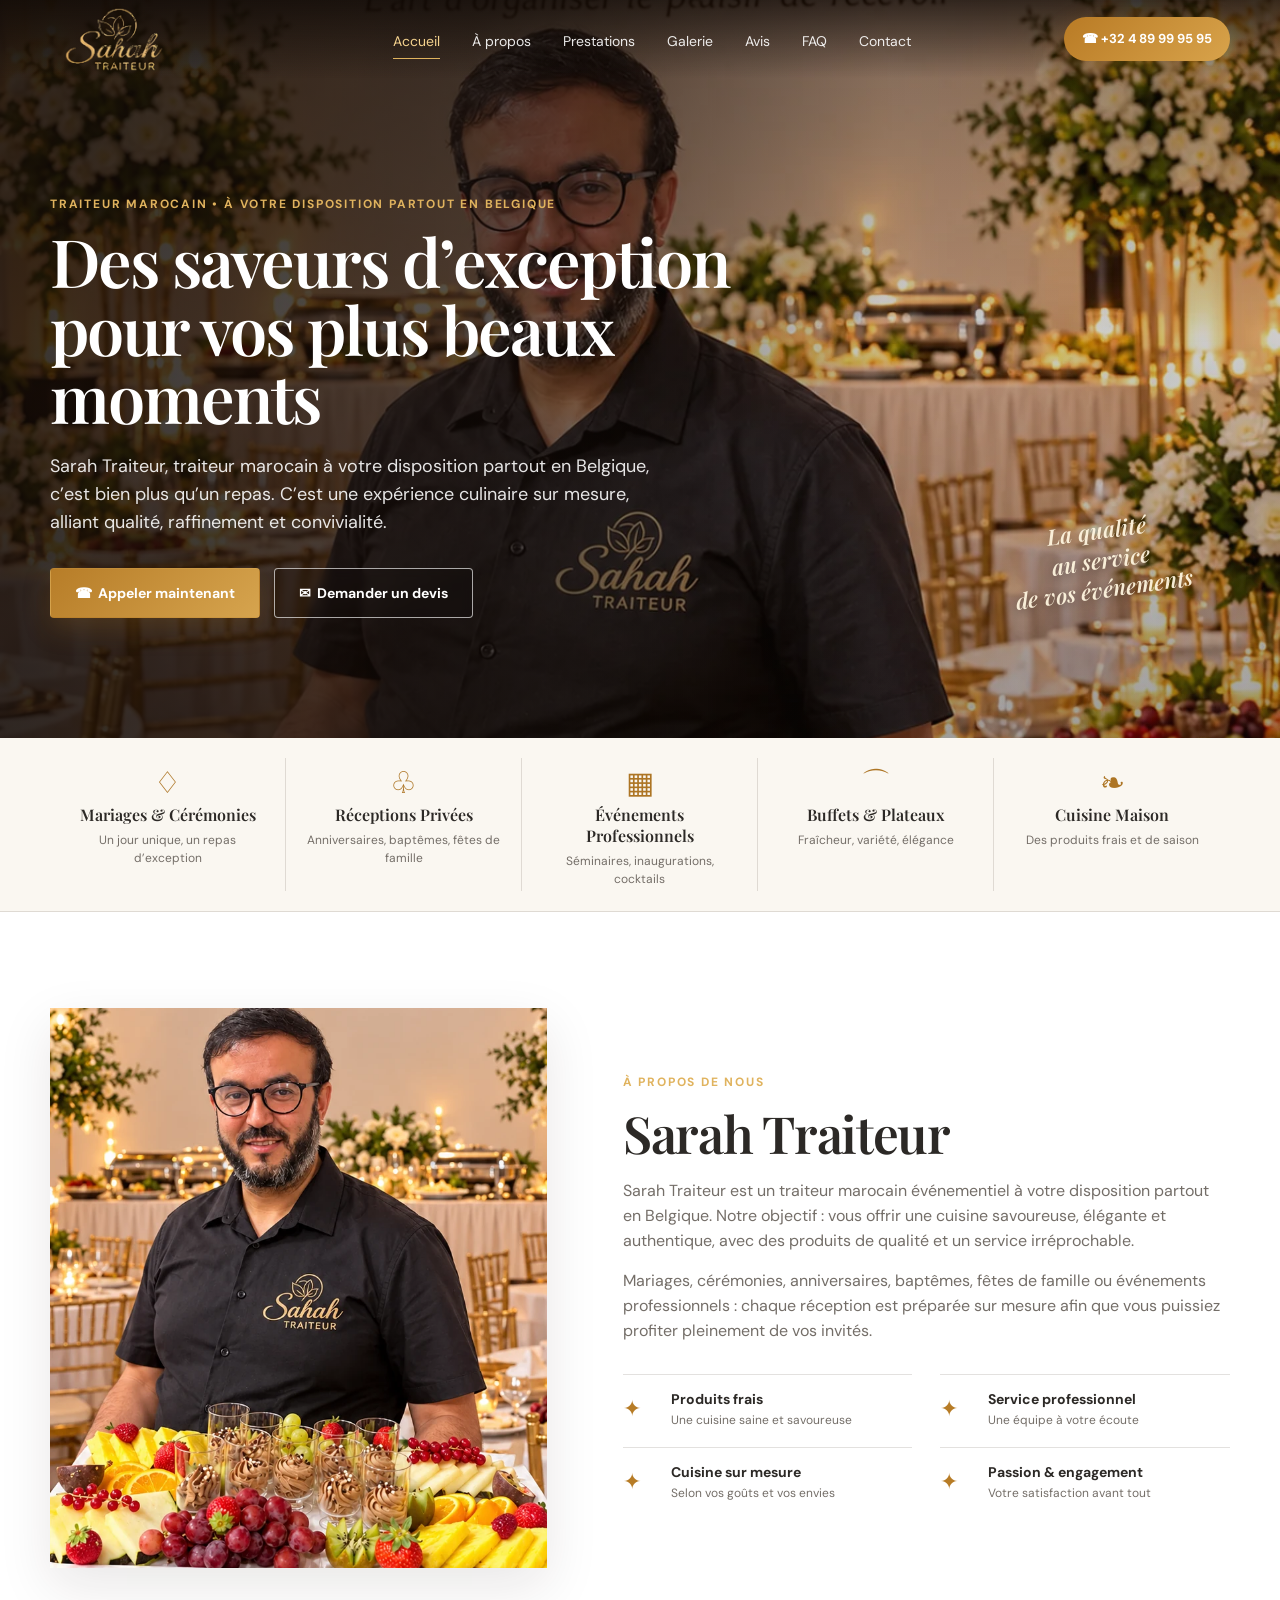
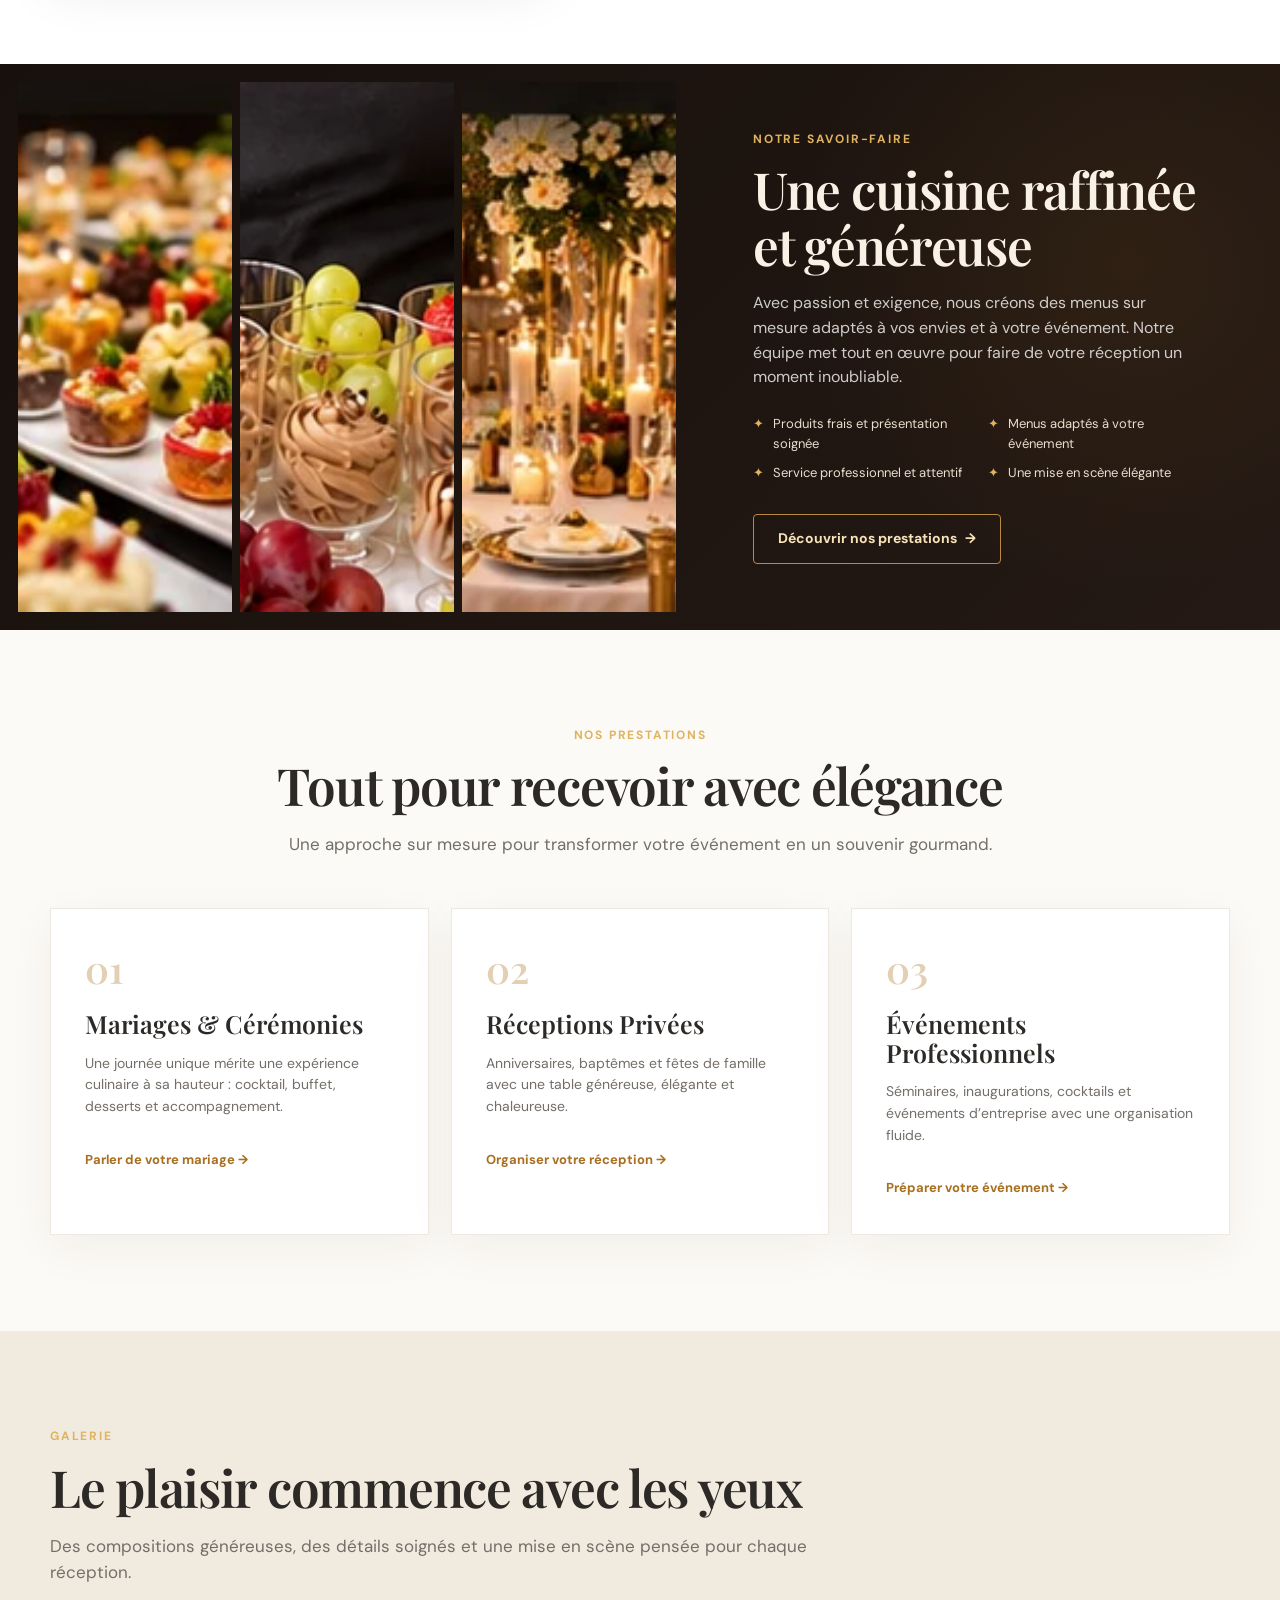
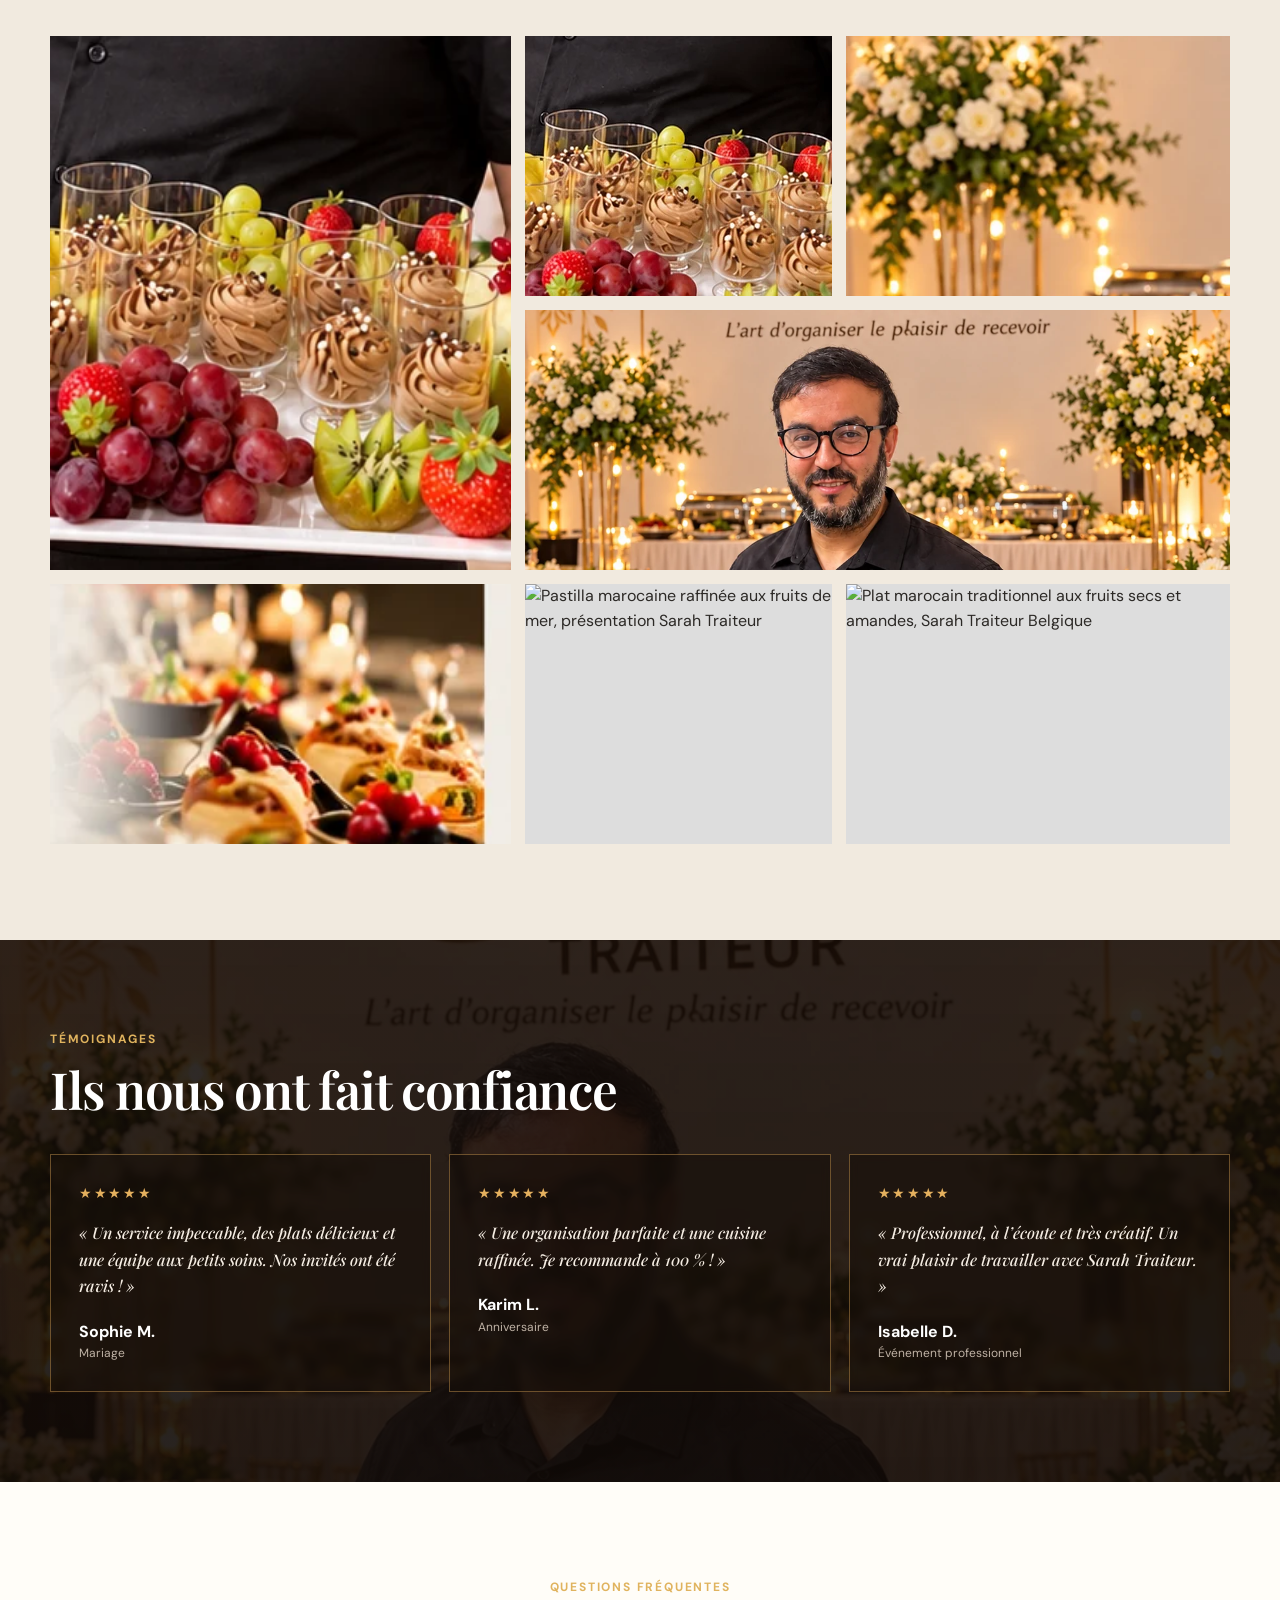
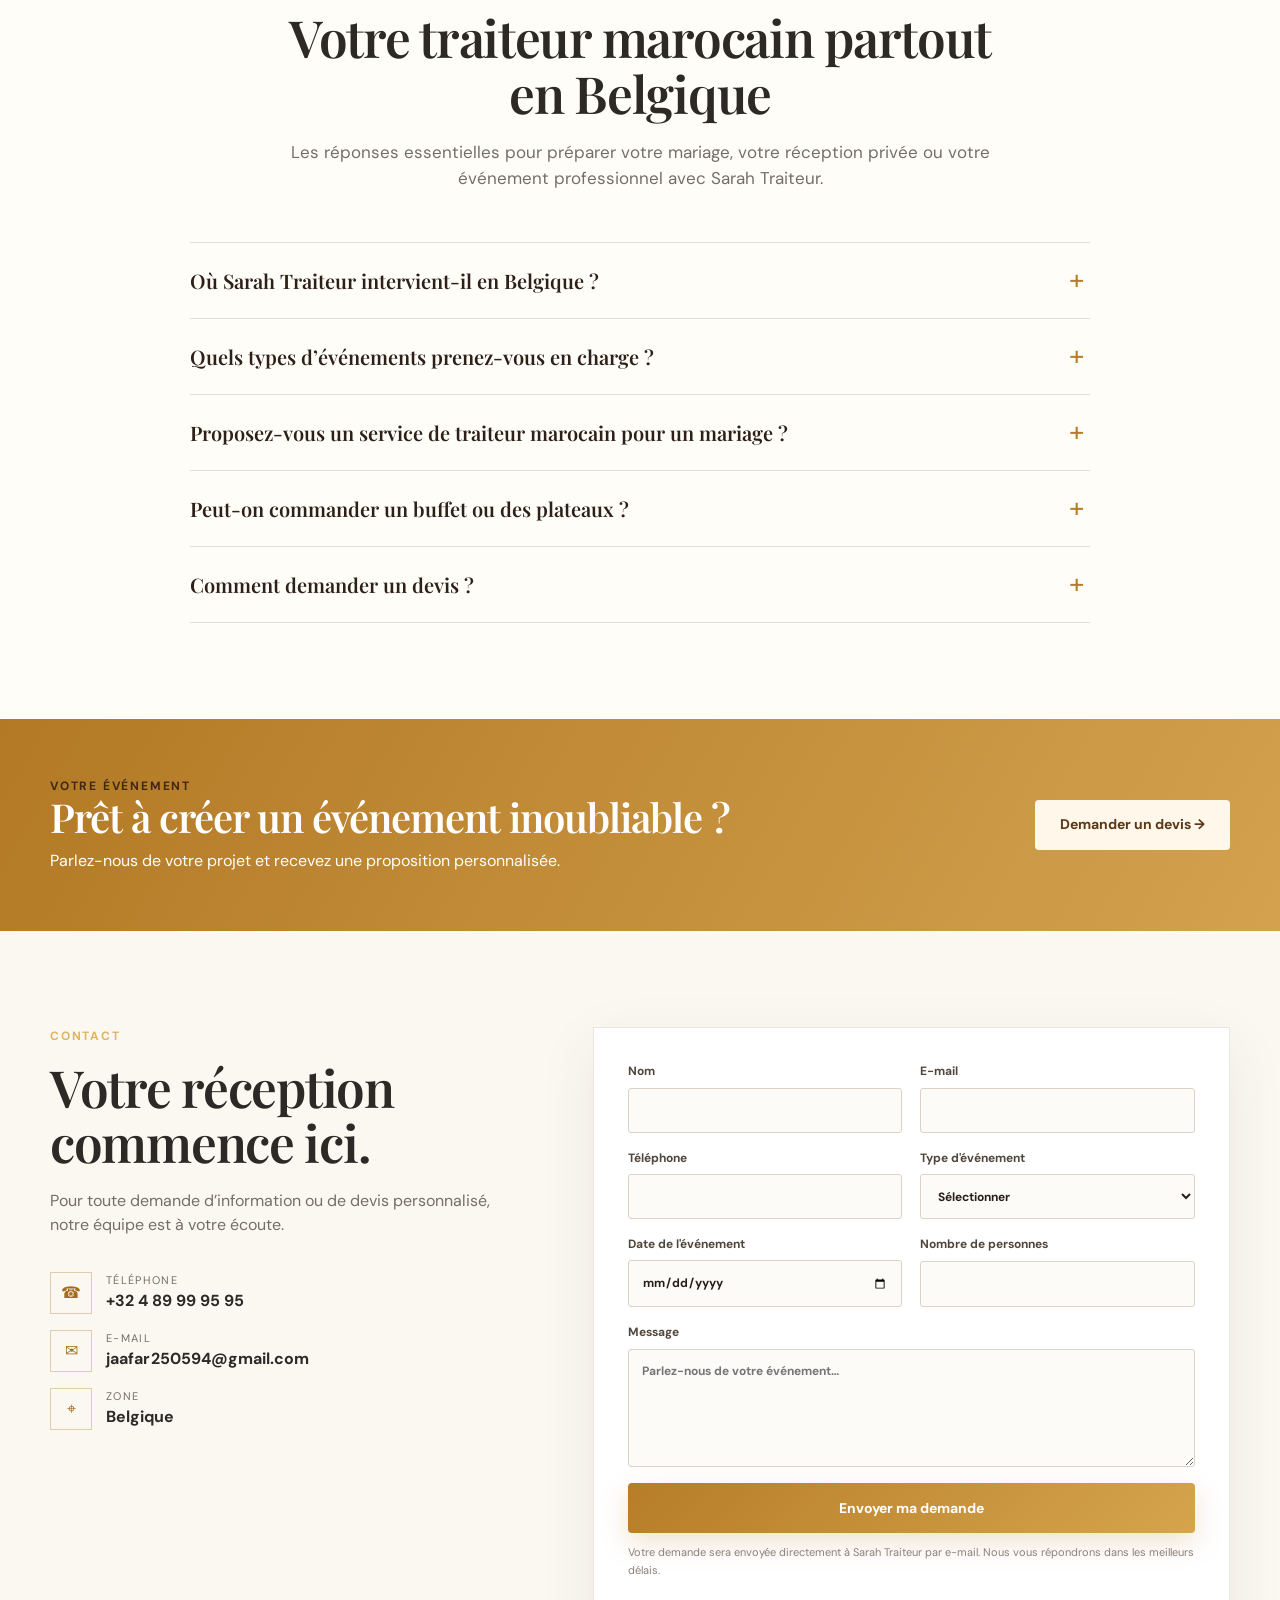
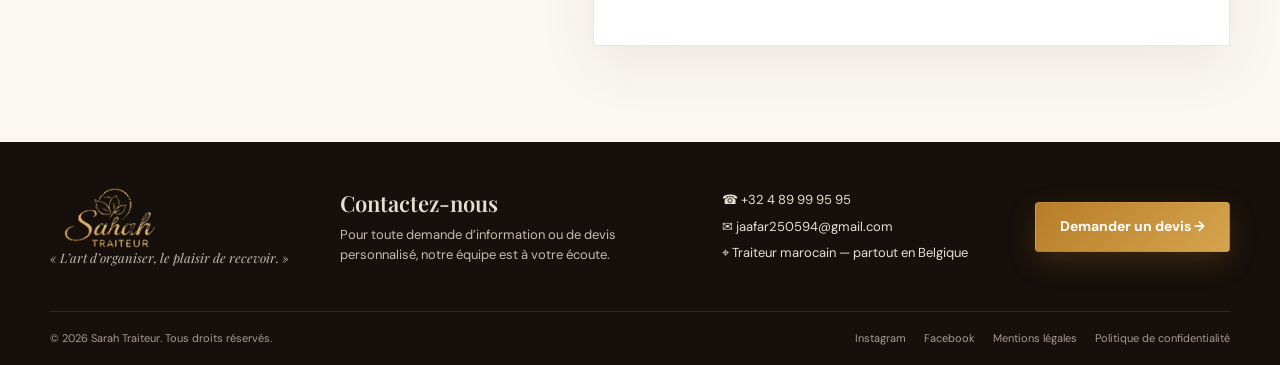
==== index.html @ dd62dce6 "Update contact email and add Moroccan dishes to gallery" ====
<!DOCTYPE html>

<html lang="fr-BE">
<head>
<meta charset="utf-8"/>
<meta content="width=device-width, initial-scale=1" name="viewport"/>
<title>Sarah Traiteur | Traiteur marocain événementiel en Belgique</title>
<meta content="Sarah Traiteur, traiteur marocain événementiel disponible partout en Belgique : mariages, cérémonies, réceptions privées, buffets et événements professionnels sur mesure." name="description"/>

<meta content="#17110d" name="theme-color"/>
<meta content="Sarah Traiteur | Traiteur marocain événementiel en Belgique" property="og:title"/>
<meta content="Traiteur marocain à votre disposition partout en Belgique pour mariages, réceptions privées, buffets et événements professionnels sur mesure." property="og:description"/>
<meta content="website" property="og:type"/>
<meta content="assets/og-sarah-traiteur.jpg" property="og:image"/>
<link href="assets/favicon.png" rel="icon" type="image/png"/>
<link href="https://fonts.googleapis.com" rel="preconnect"/>
<link crossorigin="" href="https://fonts.gstatic.com" rel="preconnect"/>
<link href="https://fonts.googleapis.com/css2?family=DM+Sans:wght@400;500;600;700&amp;family=Playfair+Display:ital,wght@0,600;0,700;1,600&amp;display=swap" rel="stylesheet"/>
<link href="styles.css" rel="stylesheet"/>

<meta content="index,follow,max-image-preview:large,max-snippet:-1,max-video-preview:-1" name="robots"/><meta content="index,follow,max-image-preview:large,max-snippet:-1,max-video-preview:-1" name="googlebot"/><meta content="Sarah Traiteur" name="author"/><meta content="BE" name="geo.region"/><meta content="telephone=yes" name="format-detection"/><meta content="fr_BE" property="og:locale"/><meta content="Sarah Traiteur" property="og:site_name"/><meta content="1200" property="og:image:width"/><meta content="630" property="og:image:height"/><meta content="Sarah Traiteur, traiteur marocain événementiel en Belgique" property="og:image:alt"/><meta content="summary_large_image" name="twitter:card"/><meta content="Sarah Traiteur | Traiteur marocain événementiel en Belgique" name="twitter:title"/><meta content="Mariages, réceptions, buffets et événements professionnels partout en Belgique." name="twitter:description"/><meta content="assets/og-sarah-traiteur.jpg" name="twitter:image"/><script type="application/ld+json">
{
  "@context": "https://schema.org",
  "@graph": [
    {
      "@type": [
        "LocalBusiness",
        "FoodEstablishment"
      ],
      "@id": "#business",
      "name": "Sarah Traiteur",
      "alternateName": "Sarah Traiteur Belgique",
      "description": "Traiteur marocain événementiel disponible partout en Belgique pour mariages, cérémonies, réceptions privées, buffets et événements professionnels.",
      "slogan": "L’art d’organiser, le plaisir de recevoir.",
      "url": "./",
      "logo": "assets/logo.png",
      "image": "assets/og-sarah-traiteur.jpg",
      "telephone": "+32489999595",
      "email": "jaafar250594@gmail.com",
      "priceRange": "€€€",
      "areaServed": {
        "@type": "Country",
        "name": "Belgique"
      },
      "knowsAbout": [
        "Traiteur marocain",
        "Traiteur mariage",
        "Traiteur événementiel",
        "Buffet",
        "Réception privée",
        "Événement professionnel"
      ]
    },
    {
      "@type": "WebSite",
      "@id": "#website",
      "url": "./",
      "name": "Sarah Traiteur",
      "inLanguage": "fr-BE",
      "publisher": {
        "@id": "#business"
      }
    },
    {
      "@type": "Service",
      "@id": "#traiteur-service",
      "name": "Traiteur marocain événementiel en Belgique",
      "serviceType": [
        "Traiteur mariage",
        "Traiteur réception privée",
        "Traiteur événement professionnel",
        "Buffets et plateaux"
      ],
      "provider": {
        "@id": "#business"
      },
      "areaServed": {
        "@type": "Country",
        "name": "Belgique"
      }
    },
    {
      "@type": "FAQPage",
      "@id": "#faq",
      "mainEntity": [
        {
          "@type": "Question",
          "name": "Où Sarah Traiteur intervient-il en Belgique ?",
          "acceptedAnswer": {
            "@type": "Answer",
            "text": "Sarah Traiteur est à votre disposition partout en Belgique pour les événements privés et professionnels."
          }
        },
        {
          "@type": "Question",
          "name": "Quels types d’événements prenez-vous en charge ?",
          "acceptedAnswer": {
            "@type": "Answer",
            "text": "Nous accompagnons les mariages et cérémonies, les anniversaires, baptêmes et fêtes de famille, ainsi que les séminaires, inaugurations, cocktails et autres événements professionnels."
          }
        },
        {
          "@type": "Question",
          "name": "Proposez-vous un service de traiteur marocain pour un mariage ?",
          "acceptedAnswer": {
            "@type": "Answer",
            "text": "Oui. Sarah Traiteur est un traiteur marocain événementiel et prépare des prestations sur mesure pour les mariages et cérémonies en Belgique."
          }
        },
        {
          "@type": "Question",
          "name": "Peut-on commander un buffet ou des plateaux ?",
          "acceptedAnswer": {
            "@type": "Answer",
            "text": "Oui. Nous proposons des buffets et plateaux avec une présentation soignée, adaptés au type d’événement et au nombre de convives."
          }
        },
        {
          "@type": "Question",
          "name": "Comment demander un devis ?",
          "acceptedAnswer": {
            "@type": "Answer",
            "text": "Vous pouvez remplir le formulaire de demande de devis sur le site, appeler le +32 4 89 99 95 95 ou écrire à jaafar250594@gmail.com."
          }
        }
      ]
    }
  ]
}
</script></head>
<body>
<a class="skip-link" href="#main">Aller au contenu</a>
<header class="site-header" id="siteHeader">
<div class="container nav-wrap">
<a aria-label="Sarah Traiteur — accueil" class="brand" href="#accueil">
<img alt="Sarah Traiteur" height="72" src="assets/logo.png" width="110"/>
</a>
<nav aria-label="Navigation principale" class="desktop-nav"><a class="active" href="#accueil">Accueil</a><a href="#apropos">À propos</a><a href="#prestations">Prestations</a><a href="#galerie">Galerie</a><a href="#avis">Avis</a><a href="#faq">FAQ</a><a href="#contact">Contact</a></nav>
<a aria-label="Appeler Sarah Traiteur au +32 4 89 99 95 95" class="header-call" href="tel:+32489999595">
<span aria-hidden="true">☎</span> +32 4 89 99 95 95
      </a>
<button aria-controls="mobileMenu" aria-expanded="false" aria-label="Ouvrir le menu" class="menu-toggle" id="menuToggle">
<span></span><span></span><span></span>
</button>
</div>
<div class="mobile-menu" id="mobileMenu"><a href="#accueil">Accueil</a><a href="#apropos">À propos</a><a href="#prestations">Prestations</a><a href="#galerie">Galerie</a><a href="#avis">Avis</a><a href="#faq">FAQ</a><a href="#contact">Contact</a><a class="mobile-call" href="tel:+32489999595">☎ +32 4 89 99 95 95</a></div>
</header>
<main id="main">









<section aria-label="Sarah Traiteur" class="hero" id="accueil">
<picture aria-hidden="true" class="hero-picture">
<source media="(max-width: 560px)" srcset="assets/hero-480.webp"/>
<source media="(max-width: 900px)" srcset="assets/hero-768.webp"/>
<img alt="" fetchpriority="high" height="1600" src="assets/hero-1200.webp" width="1200"/>
</picture>
<div class="hero-overlay"></div>
<div class="container hero-content reveal">
<p class="eyebrow">TRAITEUR MAROCAIN • À VOTRE DISPOSITION PARTOUT EN BELGIQUE</p>
<h1>Des saveurs d’exception<br/>pour vos plus beaux moments</h1>
<p class="hero-lead">Sarah Traiteur, traiteur marocain à votre disposition partout en Belgique, c’est bien plus qu’un repas. C’est une expérience culinaire sur mesure, alliant qualité, raffinement et convivialité.</p>
<div class="hero-actions">
<a class="btn btn-gold" href="tel:+32489999595">☎  Appeler maintenant</a>
<a class="btn btn-outline" href="#contact">✉  Demander un devis</a>
</div>
</div>
<div aria-hidden="true" class="hero-signature">La qualité<br/>au service<br/>de vos événements</div>
</section><section aria-label="Nos catégories de prestations" class="service-strip">
<div class="container service-grid">
<article><div class="service-icon">♢</div><h3>Mariages &amp; Cérémonies</h3><p>Un jour unique, un repas d’exception</p></article>
<article><div class="service-icon">♧</div><h3>Réceptions Privées</h3><p>Anniversaires, baptêmes, fêtes de famille</p></article>
<article><div class="service-icon">▦</div><h3>Événements Professionnels</h3><p>Séminaires, inaugurations, cocktails</p></article>
<article><div class="service-icon">⌒</div><h3>Buffets &amp; Plateaux</h3><p>Fraîcheur, variété, élégance</p></article>
<article><div class="service-icon">❧</div><h3>Cuisine Maison</h3><p>Des produits frais et de saison</p></article>
</div>
</section><section class="about section" id="apropos">
<div class="container about-grid">
<div class="about-photo reveal"><img alt="Le traiteur Sarah Traiteur en préparation" decoding="async" height="1070" loading="lazy" src="assets/about.webp" width="750"/></div>
<div class="about-copy reveal">
<p class="section-kicker">À PROPOS DE NOUS</p>
<h2>Sarah Traiteur</h2>
<p>Sarah Traiteur est un traiteur marocain événementiel à votre disposition partout en Belgique. Notre objectif : vous offrir une cuisine savoureuse, élégante et authentique, avec des produits de qualité et un service irréprochable.</p>
<p>Mariages, cérémonies, anniversaires, baptêmes, fêtes de famille ou événements professionnels : chaque réception est préparée sur mesure afin que vous puissiez profiter pleinement de vos invités.</p>
<div class="quality-grid">
<div><span>✦</span><strong>Produits frais</strong><small>Une cuisine saine et savoureuse</small></div>
<div><span>✦</span><strong>Service professionnel</strong><small>Une équipe à votre écoute</small></div>
<div><span>✦</span><strong>Cuisine sur mesure</strong><small>Selon vos goûts et vos envies</small></div>
<div><span>✦</span><strong>Passion &amp; engagement</strong><small>Votre satisfaction avant tout</small></div>
</div>
</div>
</div>
</section><section class="craft dark-section">
<div class="craft-media reveal">
<figure><img alt="Bouchées et présentation traiteur" decoding="async" height="216" loading="lazy" src="assets/gallery-bites.webp" width="205"/></figure>
<figure><img alt="Desserts et fruits dressés avec élégance" decoding="async" height="260" loading="lazy" src="assets/gallery-desserts.webp" width="445"/></figure>
<figure><img alt="Salle de réception élégamment dressée" decoding="async" height="216" loading="lazy" src="assets/gallery-room.webp" width="225"/></figure>
</div>
<div class="craft-copy reveal">
<p class="section-kicker">NOTRE SAVOIR-FAIRE</p>
<h2>Une cuisine raffinée<br/>et généreuse</h2>
<p>Avec passion et exigence, nous créons des menus sur mesure adaptés à vos envies et à votre événement. Notre équipe met tout en œuvre pour faire de votre réception un moment inoubliable.</p>
<ul class="feature-list">
<li>Produits frais et présentation soignée</li>
<li>Menus adaptés à votre événement</li>
<li>Service professionnel et attentif</li>
<li>Une mise en scène élégante</li>
</ul>
<a class="btn btn-dark-outline" href="#prestations">Découvrir nos prestations <span>→</span></a>
</div>
</section><section class="section light" id="prestations">
<div class="container">
<div class="section-head reveal">
<p class="section-kicker">NOS PRESTATIONS</p>
<h2>Tout pour recevoir avec élégance</h2>
<p>Une approche sur mesure pour transformer votre événement en un souvenir gourmand.</p>
</div>
<div class="cards">
<article class="service-card reveal"><span>01</span><h3>Mariages &amp; Cérémonies</h3><p>Une journée unique mérite une expérience culinaire à sa hauteur : cocktail, buffet, desserts et accompagnement.</p><a href="#contact">Parler de votre mariage →</a></article>
<article class="service-card reveal"><span>02</span><h3>Réceptions Privées</h3><p>Anniversaires, baptêmes et fêtes de famille avec une table généreuse, élégante et chaleureuse.</p><a href="#contact">Organiser votre réception →</a></article>
<article class="service-card reveal"><span>03</span><h3>Événements Professionnels</h3><p>Séminaires, inaugurations, cocktails et événements d’entreprise avec une organisation fluide.</p><a href="#contact">Préparer votre événement →</a></article>
</div>
</div>
</section><section class="section gallery-section" id="galerie">
<div class="container">
<div class="section-head section-head-left reveal">
<p class="section-kicker">GALERIE</p>
<h2>Le plaisir commence avec les yeux</h2>
<p>Des compositions généreuses, des détails soignés et une mise en scène pensée pour chaque réception.</p>
</div>
<div class="gallery-grid">
<figure class="g-large reveal"><img alt="Grand plateau de fruits et desserts" decoding="async" height="375" loading="lazy" src="assets/gallery-fruits.webp" width="935"/></figure>
<figure class="reveal"><img alt="Desserts individuels et fruits frais" decoding="async" height="260" loading="lazy" src="assets/gallery-desserts.webp" width="445"/></figure>
<figure class="reveal"><img alt="Décoration florale de réception" decoding="async" height="520" loading="lazy" src="assets/gallery-flowers.webp" width="360"/></figure>
<figure class="g-wide reveal"><img alt="Ambiance d'une réception Sarah Traiteur" decoding="async" height="575" loading="lazy" src="assets/gallery-reception.webp" width="1086"/></figure>
<figure class="reveal"><img alt="Présentation raffinée de bouchées" decoding="async" height="200" loading="lazy" src="assets/gallery-catering.webp" width="259"/></figure><figure class="reveal dish-photo"><img alt="Pastilla marocaine raffinée aux fruits de mer, présentation Sarah Traiteur" decoding="async" loading="lazy" src="assets/gallery-plat-marocain-1.webp"/></figure><figure class="reveal dish-photo"><img alt="Plat marocain traditionnel aux fruits secs et amandes, Sarah Traiteur Belgique" decoding="async" loading="lazy" src="assets/gallery-plat-marocain-2.webp"/></figure>
</div>
</div>
</section><section class="testimonials" id="avis">
<div aria-hidden="true" class="testimonials-bg"></div>
<div class="container testimonials-inner">
<div class="section-head section-head-left reveal">
<p class="section-kicker">TÉMOIGNAGES</p>
<h2>Ils nous ont fait confiance</h2>
</div>
<div class="testimonial-grid">
<blockquote class="reveal"><div aria-label="5 étoiles" class="stars">★★★★★</div><p>« Un service impeccable, des plats délicieux et une équipe aux petits soins. Nos invités ont été ravis ! »</p><footer><strong>Sophie M.</strong><span>Mariage</span></footer></blockquote>
<blockquote class="reveal"><div aria-label="5 étoiles" class="stars">★★★★★</div><p>« Une organisation parfaite et une cuisine raffinée. Je recommande à 100 % ! »</p><footer><strong>Karim L.</strong><span>Anniversaire</span></footer></blockquote>
<blockquote class="reveal"><div aria-label="5 étoiles" class="stars">★★★★★</div><p>« Professionnel, à l’écoute et très créatif. Un vrai plaisir de travailler avec Sarah Traiteur. »</p><footer><strong>Isabelle D.</strong><span>Événement professionnel</span></footer></blockquote>
</div>
</div>
</section><section class="section faq-section" id="faq"><div class="container"><div class="section-head reveal"><p class="section-kicker">QUESTIONS FRÉQUENTES</p><h2>Votre traiteur marocain partout en Belgique</h2><p>Les réponses essentielles pour préparer votre mariage, votre réception privée ou votre événement professionnel avec Sarah Traiteur.</p></div><div class="faq-grid"><details class="faq-item reveal"><summary>Où Sarah Traiteur intervient-il en Belgique ?</summary><p>Sarah Traiteur est à votre disposition partout en Belgique pour les événements privés et professionnels.</p></details><details class="faq-item reveal"><summary>Quels types d’événements prenez-vous en charge ?</summary><p>Nous accompagnons les mariages et cérémonies, les anniversaires, baptêmes et fêtes de famille, ainsi que les séminaires, inaugurations, cocktails et autres événements professionnels.</p></details><details class="faq-item reveal"><summary>Proposez-vous un service de traiteur marocain pour un mariage ?</summary><p>Oui. Sarah Traiteur est un traiteur marocain événementiel et prépare des prestations sur mesure pour les mariages et cérémonies en Belgique.</p></details><details class="faq-item reveal"><summary>Peut-on commander un buffet ou des plateaux ?</summary><p>Oui. Nous proposons des buffets et plateaux avec une présentation soignée, adaptés au type d’événement et au nombre de convives.</p></details><details class="faq-item reveal"><summary>Comment demander un devis ?</summary><p>Vous pouvez remplir le formulaire de demande de devis sur le site, appeler le +32 4 89 99 95 95 ou écrire à jaafar250594@gmail.com.</p></details></div></div></section><section class="cta-band reveal">
<div class="container cta-inner">
<div><p class="section-kicker dark-kicker">VOTRE ÉVÉNEMENT</p><h2>Prêt à créer un événement inoubliable ?</h2><p>Parlez-nous de votre projet et recevez une proposition personnalisée.</p></div>
<a class="btn btn-cream" href="#contact">Demander un devis →</a>
</div>
</section><section class="contact section" id="contact">
<div class="container contact-grid">
<div class="contact-copy reveal">
<p class="section-kicker">CONTACT</p>
<h2>Votre réception commence ici.</h2>
<p>Pour toute demande d’information ou de devis personnalisé, notre équipe est à votre écoute.</p>
<div class="contact-links">
<a href="tel:+32489999595"><span>☎</span><div><small>Téléphone</small><strong>+32 4 89 99 95 95</strong></div></a>
<a href="mailto:jaafar250594@gmail.com"><span>✉</span><div><small>E-mail</small><strong>jaafar250594@gmail.com</strong></div></a>
<div class="contact-item"><span>⌖</span><div><small>Zone</small><strong>Belgique</strong></div></div>
</div>
</div>
<form action="https://formsubmit.co/jaafar250594@gmail.com" class="quote-form reveal" id="quoteForm" method="POST">
<input name="_subject" type="hidden" value="Nouvelle demande de devis — Sarah Traiteur"/>
<input name="_template" type="hidden" value="table"/>
<input name="_captcha" type="hidden" value="false"/>
<input aria-hidden="true" autocomplete="off" name="_honey" style="display:none" tabindex="-1" type="text"/>
<div class="form-row"><label>Nom<input autocomplete="name" name="nom" required="" type="text"/></label><label>E-mail<input autocomplete="email" name="email" required="" type="email"/></label></div>
<div class="form-row"><label>Téléphone<input autocomplete="tel" name="telephone" type="tel"/></label><label>Type d'événement<select name="type" required=""><option value="">Sélectionner</option><option>Mariage / Cérémonie</option><option>Réception privée</option><option>Événement professionnel</option><option>Buffet / Plateau</option><option>Autre</option></select></label></div>
<div class="form-row"><label>Date de l'événement<input name="date" type="date"/></label><label>Nombre de personnes<input min="1" name="personnes" step="1" type="number"/></label></div>
<label>Message<textarea name="message" placeholder="Parlez-nous de votre événement…" required="" rows="5"></textarea></label>
<button class="btn btn-gold form-submit" type="submit">Envoyer ma demande</button>
<p class="form-note">Votre demande sera envoyée directement à Sarah Traiteur par e-mail. Nous vous répondrons dans les meilleurs délais.</p>
<p aria-live="polite" class="form-status" id="formStatus" role="status"></p>
</form>
</div>
</section></main>
<footer class="site-footer">
<div class="container footer-main">
<div class="footer-brand"><img alt="Sarah Traiteur" height="72" src="assets/logo.png" width="110"/><p>« L’art d’organiser, le plaisir de recevoir. »</p></div>
<div><h3>Contactez-nous</h3><p>Pour toute demande d’information ou de devis personnalisé, notre équipe est à votre écoute.</p></div>
<div class="footer-contact"><a href="tel:+32489999595">☎ +32 4 89 99 95 95</a><a href="mailto:jaafar250594@gmail.com">✉ jaafar250594@gmail.com</a><span>⌖ Traiteur marocain — partout en Belgique</span></div>
<a class="btn btn-gold" href="#contact">Demander un devis →</a>
</div>
<div class="container footer-bottom">
<span>© <span id="year"></span> Sarah Traiteur. Tous droits réservés.</span>
<div class="socials"><a aria-label="Instagram" href="#">Instagram</a><a aria-label="Facebook" href="#">Facebook</a><a href="mentions-legales.html">Mentions légales</a><a href="politique-confidentialite.html">Politique de confidentialité</a></div>
</div>
</footer>
<script defer="" src="script.js"></script>
</body>
</html>
---- styles.css ----
:root{
  --ink:#17110d; --ink-2:#211711; --brown:#382217; --cream:#f7f2e9; --ivory:#fffdf8;
  --gold:#c99135; --gold-2:#e0b35e; --text:#2c2926; --muted:#746e68; --line:rgba(62,44,31,.14);
  --serif:"Playfair Display", Georgia, serif; --sans:"DM Sans", Arial, sans-serif;
  --container:min(1180px, calc(100% - 40px)); --shadow:0 18px 50px rgba(35,24,15,.10);
}
*{box-sizing:border-box}html{scroll-behavior:smooth}body{margin:0;font-family:var(--sans);color:var(--text);background:var(--ivory);line-height:1.55;-webkit-font-smoothing:antialiased}img{max-width:100%;display:block}a{color:inherit;text-decoration:none}button,input,select,textarea{font:inherit}.container{width:var(--container);margin-inline:auto}.skip-link{position:fixed;left:12px;top:-60px;background:#fff;color:#000;padding:10px 14px;z-index:999;border-radius:4px}.skip-link:focus{top:12px}
.site-header{position:fixed;top:0;left:0;right:0;z-index:1000;color:#fff;transition:.35s ease;background:linear-gradient(180deg,rgba(13,8,5,.68),transparent)}.site-header.scrolled,.site-header.menu-open{background:rgba(20,14,10,.91);backdrop-filter:blur(14px);box-shadow:0 1px 0 rgba(255,255,255,.08)}.nav-wrap{height:78px;display:grid;grid-template-columns:190px 1fr auto;align-items:center;gap:28px}.brand img{width:128px;height:65px;object-fit:contain}.desktop-nav{display:flex;justify-content:center;gap:32px;font-size:14px}.desktop-nav a{position:relative;padding:29px 0 24px;opacity:.9;transition:.2s}.desktop-nav a:hover,.desktop-nav a.active{opacity:1;color:#f4d28e}.desktop-nav a::after{content:"";position:absolute;left:50%;right:50%;bottom:17px;height:1px;background:var(--gold-2);transition:.25s}.desktop-nav a:hover::after,.desktop-nav a.active::after{left:0;right:0}.header-call{background:linear-gradient(135deg,#b97b25,#d8a34b);padding:12px 18px;border-radius:999px;font-weight:700;font-size:13px;white-space:nowrap;box-shadow:0 8px 25px rgba(186,125,37,.24);transition:.25s}.header-call:hover{transform:translateY(-1px);filter:brightness(1.07)}.menu-toggle,.mobile-menu{display:none}
.hero{position:relative;min-height:720px;height:82vh;max-height:900px;display:flex;align-items:center;color:#fff;overflow:hidden;background:#1b120d}.hero-picture{position:absolute;inset:0}.hero-picture img{width:100%;height:100%;object-fit:cover;object-position:center 42%}.hero-overlay{position:absolute;inset:0;background:linear-gradient(90deg,rgba(17,10,6,.82) 0%,rgba(17,10,6,.68) 37%,rgba(17,10,6,.16) 69%,rgba(17,10,6,.16) 100%),linear-gradient(180deg,rgba(13,8,5,.34),rgba(13,8,5,.05) 45%,rgba(13,8,5,.28))}.hero-content{position:relative;z-index:2;padding-top:75px}.eyebrow,.section-kicker{letter-spacing:.15em;font-size:12px;font-weight:700;color:var(--gold-2);margin:0 0 14px}.hero h1{font:600 clamp(46px,5.2vw,76px)/1.02 var(--serif);letter-spacing:-.03em;max-width:720px;margin:0 0 22px;text-wrap:balance}.hero-lead{font-size:18px;max-width:630px;color:rgba(255,255,255,.89);margin:0 0 32px}.hero-actions{display:flex;gap:14px;flex-wrap:wrap}.btn{display:inline-flex;align-items:center;justify-content:center;gap:8px;min-height:50px;padding:0 24px;border-radius:4px;font-weight:700;font-size:14px;border:1px solid transparent;transition:.25s;cursor:pointer}.btn:hover{transform:translateY(-2px)}.btn-gold{color:#fff;background:linear-gradient(135deg,#b77d28,#d6a44e);box-shadow:0 10px 28px rgba(185,126,39,.22)}.btn-outline{color:#fff;border-color:rgba(255,255,255,.64);background:rgba(0,0,0,.12);backdrop-filter:blur(4px)}.btn-outline:hover{background:#fff;color:#24160f}.hero-signature{position:absolute;right:7%;bottom:18%;z-index:2;color:rgba(255,245,223,.94);font:italic 600 22px/1.35 var(--serif);transform:rotate(-8deg);text-align:center;text-shadow:0 2px 10px rgba(0,0,0,.3)}
.service-strip{background:#faf7f1;border-bottom:1px solid var(--line)}.service-grid{display:grid;grid-template-columns:repeat(5,1fr);padding:20px 0}.service-grid article{text-align:center;padding:2px 20px;border-right:1px solid var(--line)}.service-grid article:last-child{border-right:none}.service-icon{font-size:30px;color:#ad7524;height:42px}.service-grid h3{font:600 16px/1.3 var(--serif);margin:3px 0 5px}.service-grid p{font-size:12px;color:var(--muted);margin:0}
.dark-section{background:radial-gradient(circle at 88% 35%,rgba(176,118,35,.10),transparent 28%),linear-gradient(135deg,#17100c,#241914);color:#f9f1e5}.craft{display:grid;grid-template-columns:1.12fr 1fr;min-height:440px}.craft-media{display:grid;grid-template-columns:1fr 1fr 1fr;gap:8px;padding:18px 0 18px 18px}.craft-media figure{margin:0;overflow:hidden;min-height:390px}.craft-media img{width:100%;height:100%;object-fit:cover;transition:transform .65s ease}.craft-media figure:hover img{transform:scale(1.035)}.craft-copy{padding:66px clamp(34px,6vw,90px);align-self:center}.craft h2,.section-head h2,.about h2,.contact h2,.testimonials h2,.cta-band h2{font:600 clamp(35px,4vw,54px)/1.08 var(--serif);letter-spacing:-.025em;margin:0 0 18px}.craft-copy>p:not(.section-kicker){color:rgba(255,255,255,.78);max-width:570px}.feature-list{display:grid;grid-template-columns:1fr 1fr;gap:9px 20px;margin:24px 0 30px;padding:0;list-style:none}.feature-list li{font-size:13px;color:#e8dece;position:relative;padding-left:20px}.feature-list li::before{content:"✦";position:absolute;left:0;color:var(--gold-2)}.btn-dark-outline{border-color:#b98942;color:#f8e3b8;background:transparent}.btn-dark-outline:hover{background:#c18a38;color:#fff}
.section{padding:96px 0}.light{background:#fcfaf6}.section-head{text-align:center;max-width:760px;margin:0 auto 50px}.section-head p:not(.section-kicker){color:var(--muted);font-size:17px}.section-head-left{text-align:left;margin-left:0}.cards{display:grid;grid-template-columns:repeat(3,1fr);gap:22px}.service-card{background:#fff;border:1px solid rgba(122,92,60,.14);padding:34px;min-height:305px;box-shadow:0 14px 45px rgba(55,39,26,.05);transition:.3s}.service-card:hover{transform:translateY(-6px);box-shadow:var(--shadow);border-color:rgba(187,132,51,.35)}.service-card>span{font:600 38px var(--serif);color:rgba(172,115,34,.34)}.service-card h3{font:600 25px/1.15 var(--serif);margin:16px 0 13px}.service-card p{color:var(--muted);font-size:14px}.service-card a{display:inline-block;margin-top:18px;color:#a86f20;font-weight:700;font-size:13px}
.gallery-section{background:#f1eadf}.gallery-grid{display:grid;grid-template-columns:1.2fr .8fr 1fr;grid-auto-rows:260px;gap:14px}.gallery-grid figure{margin:0;overflow:hidden;background:#ddd}.gallery-grid img{width:100%;height:100%;object-fit:cover;transition:transform .55s ease}.gallery-grid figure:hover img{transform:scale(1.04)}.g-large{grid-row:span 2}.g-wide{grid-column:span 2}
.about{background:#fff}.about-grid{display:grid;grid-template-columns:.9fr 1.1fr;gap:76px;align-items:center}.about-photo{height:560px;overflow:hidden;box-shadow:var(--shadow)}.about-photo img{width:100%;height:100%;object-fit:cover;object-position:center 30%}.about-copy>p:not(.section-kicker){color:var(--muted);font-size:16px}.quality-grid{display:grid;grid-template-columns:1fr 1fr;gap:18px 28px;margin-top:30px}.quality-grid div{display:grid;grid-template-columns:38px 1fr;column-gap:10px;align-items:center;border-top:1px solid var(--line);padding-top:14px}.quality-grid span{grid-row:1/3;color:#b77c26;font-size:22px}.quality-grid strong{font-size:14px}.quality-grid small{color:var(--muted);font-size:12px}
.testimonials{position:relative;padding:90px 0;color:#fff;overflow:hidden;background:#17100c}.testimonials-bg{position:absolute;inset:0;background:linear-gradient(rgba(16,10,7,.86),rgba(16,10,7,.90)),url('assets/gallery-reception.webp') center/cover}.testimonials-inner{position:relative}.testimonials .section-head{margin-bottom:36px}.testimonial-grid{display:grid;grid-template-columns:repeat(3,1fr);gap:18px}.testimonial-grid blockquote{margin:0;border:1px solid rgba(208,158,83,.45);padding:28px;background:rgba(22,15,10,.56);backdrop-filter:blur(4px);min-height:220px}.stars{color:#e4b05e;letter-spacing:.12em;font-size:14px}.testimonial-grid p{font:italic 500 16px/1.65 var(--serif);color:#f4ece2}.testimonial-grid footer{display:flex;flex-direction:column;margin-top:20px}.testimonial-grid footer span{font-size:12px;color:#bfb2a5}
.cta-band{background:linear-gradient(120deg,#b37925,#d3a24f);color:#fff;padding:58px 0}.cta-inner{display:flex;align-items:center;justify-content:space-between;gap:30px}.cta-band h2{font-size:40px;margin-bottom:10px}.cta-band p{margin:0;max-width:650px}.dark-kicker{color:#3f2816}.btn-cream{background:#fff8ea;color:#5a3718;min-width:190px}
.contact{background:#fbf8f2}.contact-grid{display:grid;grid-template-columns:.85fr 1.15fr;gap:72px;align-items:start}.contact-copy>p:not(.section-kicker){color:var(--muted);max-width:500px}.contact-links{display:grid;gap:16px;margin-top:34px}.contact-links a,.contact-item{display:flex;align-items:center;gap:14px}.contact-links>a>span,.contact-item>span{width:42px;height:42px;border:1px solid rgba(178,121,38,.35);display:grid;place-items:center;color:#a66c1d}.contact-links small,.contact-links strong,.contact-item small,.contact-item strong{display:block}.contact-links small,.contact-item small{font-size:11px;color:var(--muted);text-transform:uppercase;letter-spacing:.12em}.quote-form{background:#fff;padding:34px;border:1px solid rgba(115,79,44,.14);box-shadow:0 18px 55px rgba(65,44,27,.08)}.form-row{display:grid;grid-template-columns:1fr 1fr;gap:18px}.quote-form label{display:grid;gap:7px;margin-bottom:16px;font-size:12px;font-weight:700;color:#51463c}.quote-form input,.quote-form select,.quote-form textarea{width:100%;border:1px solid #ddd2c6;background:#fdfbf8;border-radius:3px;padding:12px 13px;color:#271e18;outline:none;transition:.2s}.quote-form input:focus,.quote-form select:focus,.quote-form textarea:focus{border-color:#b98335;box-shadow:0 0 0 3px rgba(185,131,53,.10)}.form-submit{width:100%;border:0}.form-note,.form-status{font-size:11px;color:#8a8178;margin:11px 0 0}.form-status{color:#7d551b}
.site-footer{background:#160f0b;color:#e8ded3}.footer-main{display:grid;grid-template-columns:1.1fr 1.5fr 1.2fr auto;gap:34px;align-items:center;padding:45px 0;border-bottom:1px solid rgba(255,255,255,.1)}.footer-brand img{width:120px;height:62px;object-fit:contain}.footer-brand p{font:italic 14px var(--serif);color:#c2b4a7}.site-footer h3{font:600 22px var(--serif);margin:0 0 7px}.site-footer p{font-size:13px;color:#c7bbb0;margin:0}.footer-contact{display:grid;gap:6px;font-size:13px}.footer-bottom{display:flex;justify-content:space-between;gap:20px;padding:18px 0;font-size:11px;color:#a99c90}.socials{display:flex;gap:18px;flex-wrap:wrap}.socials a:hover{color:#e4b05e}
.reveal{opacity:0;transform:translateY(18px);transition:opacity .65s ease,transform .65s ease}.reveal.visible{opacity:1;transform:none}
@media (max-width:1050px){.nav-wrap{grid-template-columns:150px 1fr auto}.desktop-nav{gap:20px}.desktop-nav a{font-size:13px}.header-call{font-size:12px;padding:11px 13px}.service-grid{grid-template-columns:repeat(5,1fr)}.service-grid article{padding:0 10px}.craft{grid-template-columns:1fr}.craft-media{padding:16px 16px 0}.craft-media figure{min-height:260px}.craft-copy{padding:48px 40px 60px}.footer-main{grid-template-columns:1fr 1fr}.footer-main>.btn{justify-self:start}}
@media (max-width:820px){:root{--container:min(100% - 30px, 720px)}.desktop-nav,.header-call{display:none}.nav-wrap{grid-template-columns:1fr auto;height:70px}.brand img{width:112px;height:58px}.menu-toggle{display:grid;width:42px;height:42px;background:transparent;border:0;place-content:center;gap:5px}.menu-toggle span{display:block;width:23px;height:1.5px;background:#fff;transition:.25s}.site-header.menu-open .menu-toggle span:nth-child(1){transform:translateY(6.5px) rotate(45deg)}.site-header.menu-open .menu-toggle span:nth-child(2){opacity:0}.site-header.menu-open .menu-toggle span:nth-child(3){transform:translateY(-6.5px) rotate(-45deg)}.mobile-menu{display:grid;max-height:0;overflow:hidden;transition:max-height .35s ease;padding:0 15px}.site-header.menu-open .mobile-menu{max-height:520px;padding-bottom:18px}.mobile-menu a{padding:12px 10px;border-top:1px solid rgba(255,255,255,.08);font-size:14px}.mobile-call{color:#f1c470;font-weight:700}.hero{min-height:680px;height:88vh}.hero-picture img{object-position:57% 40%}.hero-overlay{background:linear-gradient(90deg,rgba(15,9,6,.83),rgba(15,9,6,.52) 64%,rgba(15,9,6,.30))}.hero-content{padding-top:70px}.hero-signature{display:none}.service-grid{grid-template-columns:1fr 1fr}.service-grid article{padding:16px;border-right:0;border-bottom:1px solid var(--line)}.service-grid article:last-child{grid-column:1/-1}.cards,.testimonial-grid{grid-template-columns:1fr}.gallery-grid{grid-template-columns:1fr 1fr;grid-auto-rows:220px}.g-large{grid-row:span 2}.g-wide{grid-column:1/-1}.about-grid,.contact-grid{grid-template-columns:1fr;gap:42px}.about-photo{height:500px}.cta-inner{align-items:flex-start;flex-direction:column}.footer-main{grid-template-columns:1fr}.footer-bottom{flex-direction:column}.footer-main>.btn{justify-self:start}}
@media (max-width:560px){:root{--container:calc(100% - 28px)}.section{padding:72px 0}.hero{min-height:700px;height:92svh;max-height:820px;align-items:flex-end;padding-bottom:60px}.hero-picture img{object-position:60% 35%}.hero-overlay{background:linear-gradient(180deg,rgba(12,8,5,.28) 0%,rgba(12,8,5,.38) 40%,rgba(12,8,5,.91) 84%,rgba(12,8,5,.98) 100%)}.hero-content{padding-top:100px}.hero h1{font-size:42px;line-height:1.03}.hero-lead{font-size:15px}.hero-actions{display:grid}.btn{width:100%}.service-grid{grid-template-columns:1fr}.service-grid article:last-child{grid-column:auto}.craft-media{grid-template-columns:1fr 1fr;gap:6px}.craft-media figure{min-height:210px}.craft-media figure:nth-child(3){grid-column:1/-1;height:180px}.craft-copy{padding:42px 22px 52px}.feature-list{grid-template-columns:1fr}.section-head{margin-bottom:34px}.section-head h2,.about h2,.contact h2,.testimonials h2{font-size:38px}.cards{gap:14px}.service-card{padding:26px;min-height:auto}.gallery-grid{grid-template-columns:1fr;grid-auto-rows:260px}.g-large,.g-wide{grid-column:auto;grid-row:auto}.about-photo{height:440px}.quality-grid{grid-template-columns:1fr}.testimonial-grid blockquote{min-height:0}.cta-band{padding:48px 0}.cta-band h2{font-size:35px}.form-row{grid-template-columns:1fr}.quote-form{padding:24px 18px}.footer-main{padding:38px 0}.socials{gap:10px 16px}}
@media (prefers-reduced-motion:reduce){html{scroll-behavior:auto}.reveal{opacity:1;transform:none;transition:none}*{transition-duration:.01ms!important;animation-duration:.01ms!important}}

.form-submit:disabled {
  opacity: .7;
  cursor: wait;
}
.form-status {
  min-height: 1.4em;
  margin-top: 12px;
  font-size: .92rem;
}
.form-status.success {
  color: #b88a3b;
}

/* FAQ — contenu utile pour les visiteurs, moteurs de recherche et assistants IA */
.faq-section{background:#fffdf8}
.faq-grid{max-width:900px;margin:0 auto;border-top:1px solid var(--line)}
.faq-item{border-bottom:1px solid var(--line);padding:0}
.faq-item summary{list-style:none;cursor:pointer;padding:24px 48px 24px 0;font:600 20px/1.35 var(--serif);position:relative;color:#2c2018}
.faq-item summary::-webkit-details-marker{display:none}
.faq-item summary::after{content:"+";position:absolute;right:6px;top:50%;transform:translateY(-50%);font:400 28px/1 var(--sans);color:#b77c26;transition:transform .2s ease}
.faq-item[open] summary::after{transform:translateY(-50%) rotate(45deg)}
.faq-item p{margin:-4px 54px 24px 0;color:var(--muted);font-size:15px;line-height:1.7}
@media (max-width:560px){.faq-item summary{font-size:18px;padding:20px 42px 20px 0}.faq-item p{margin:-2px 34px 20px 0}}
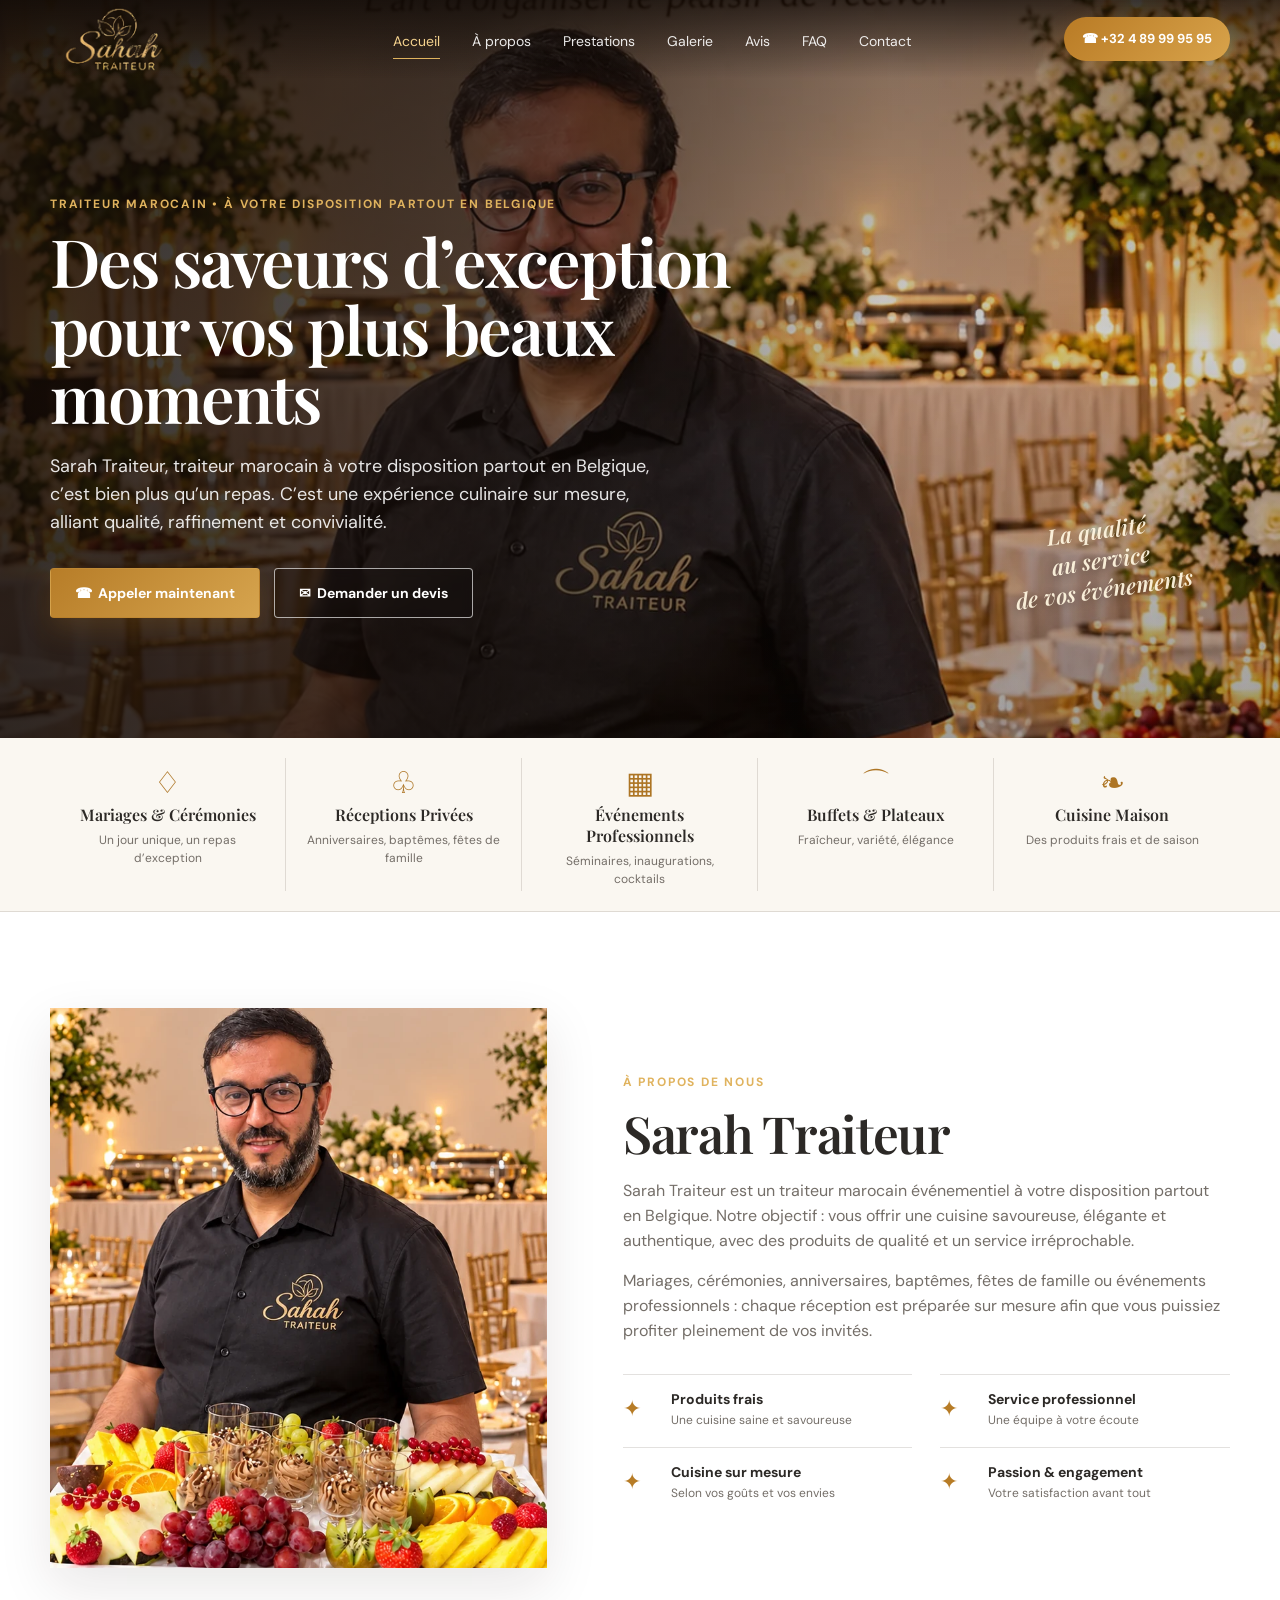
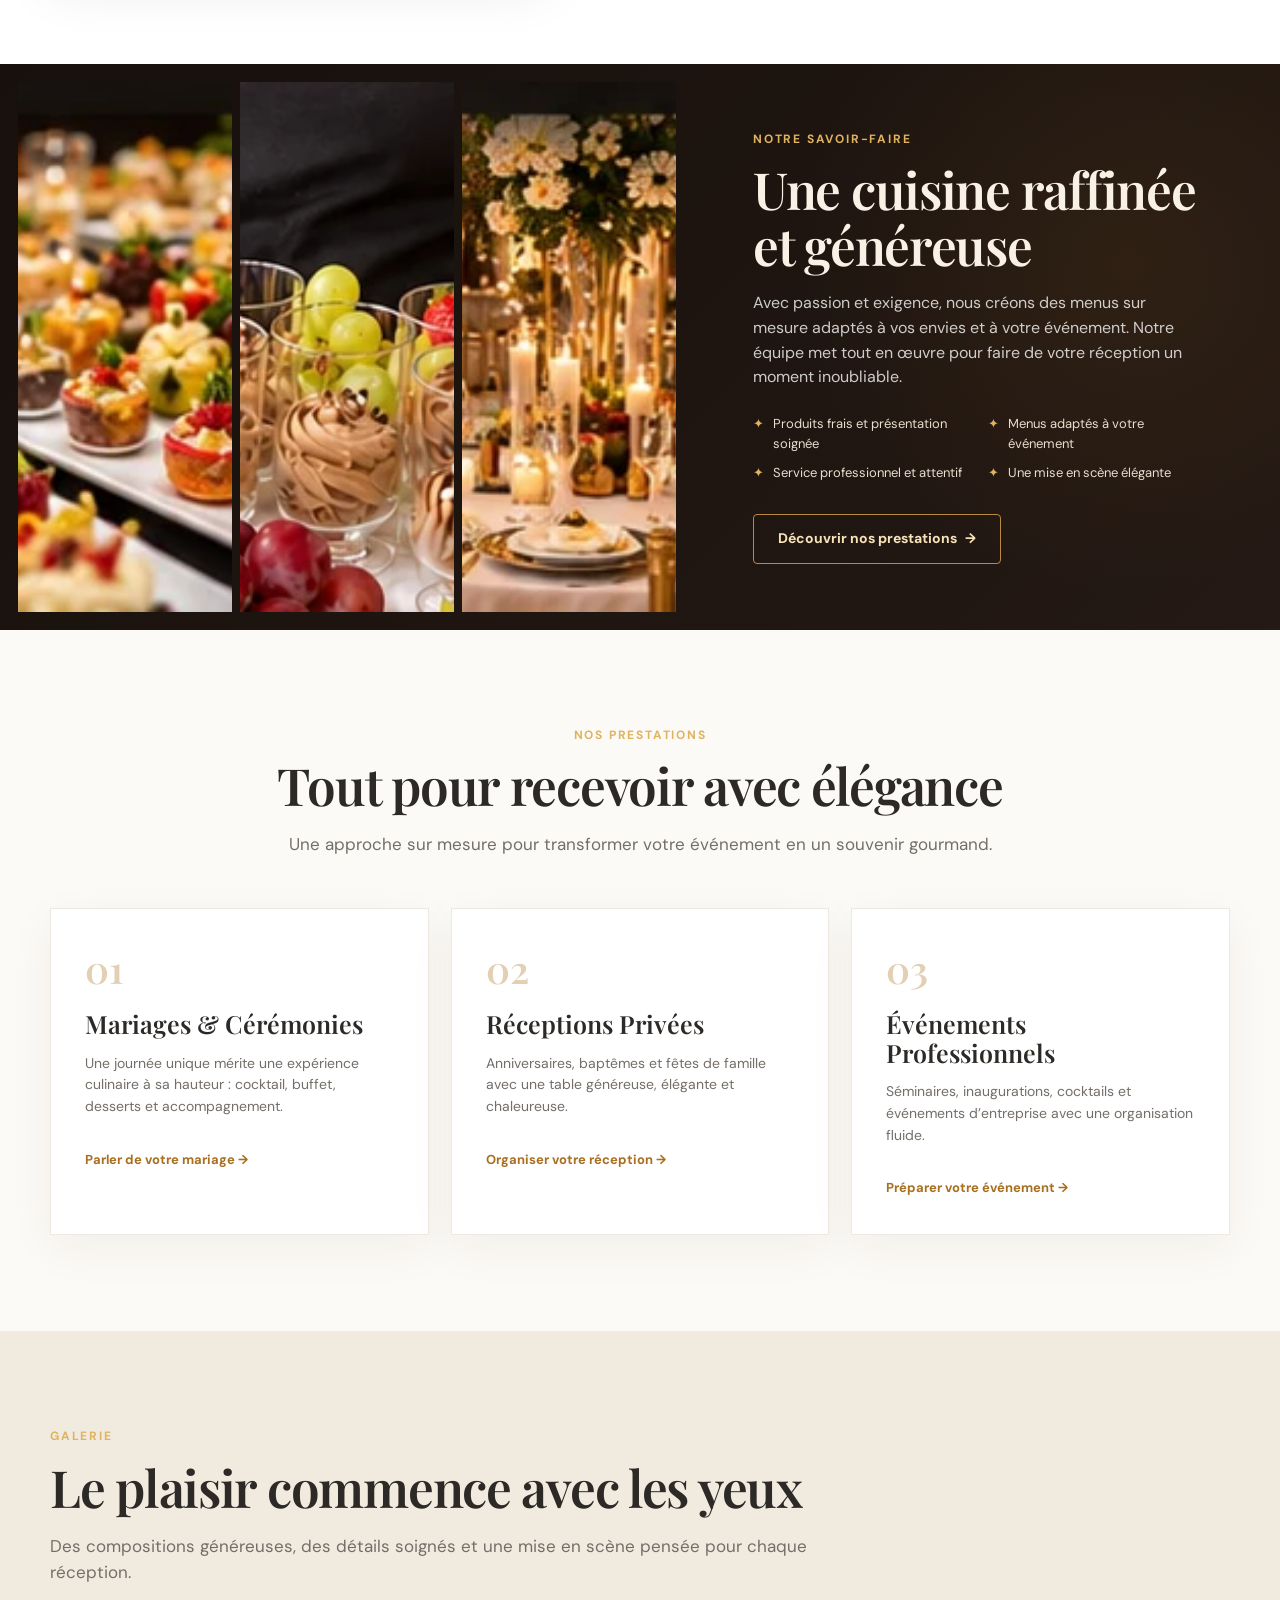
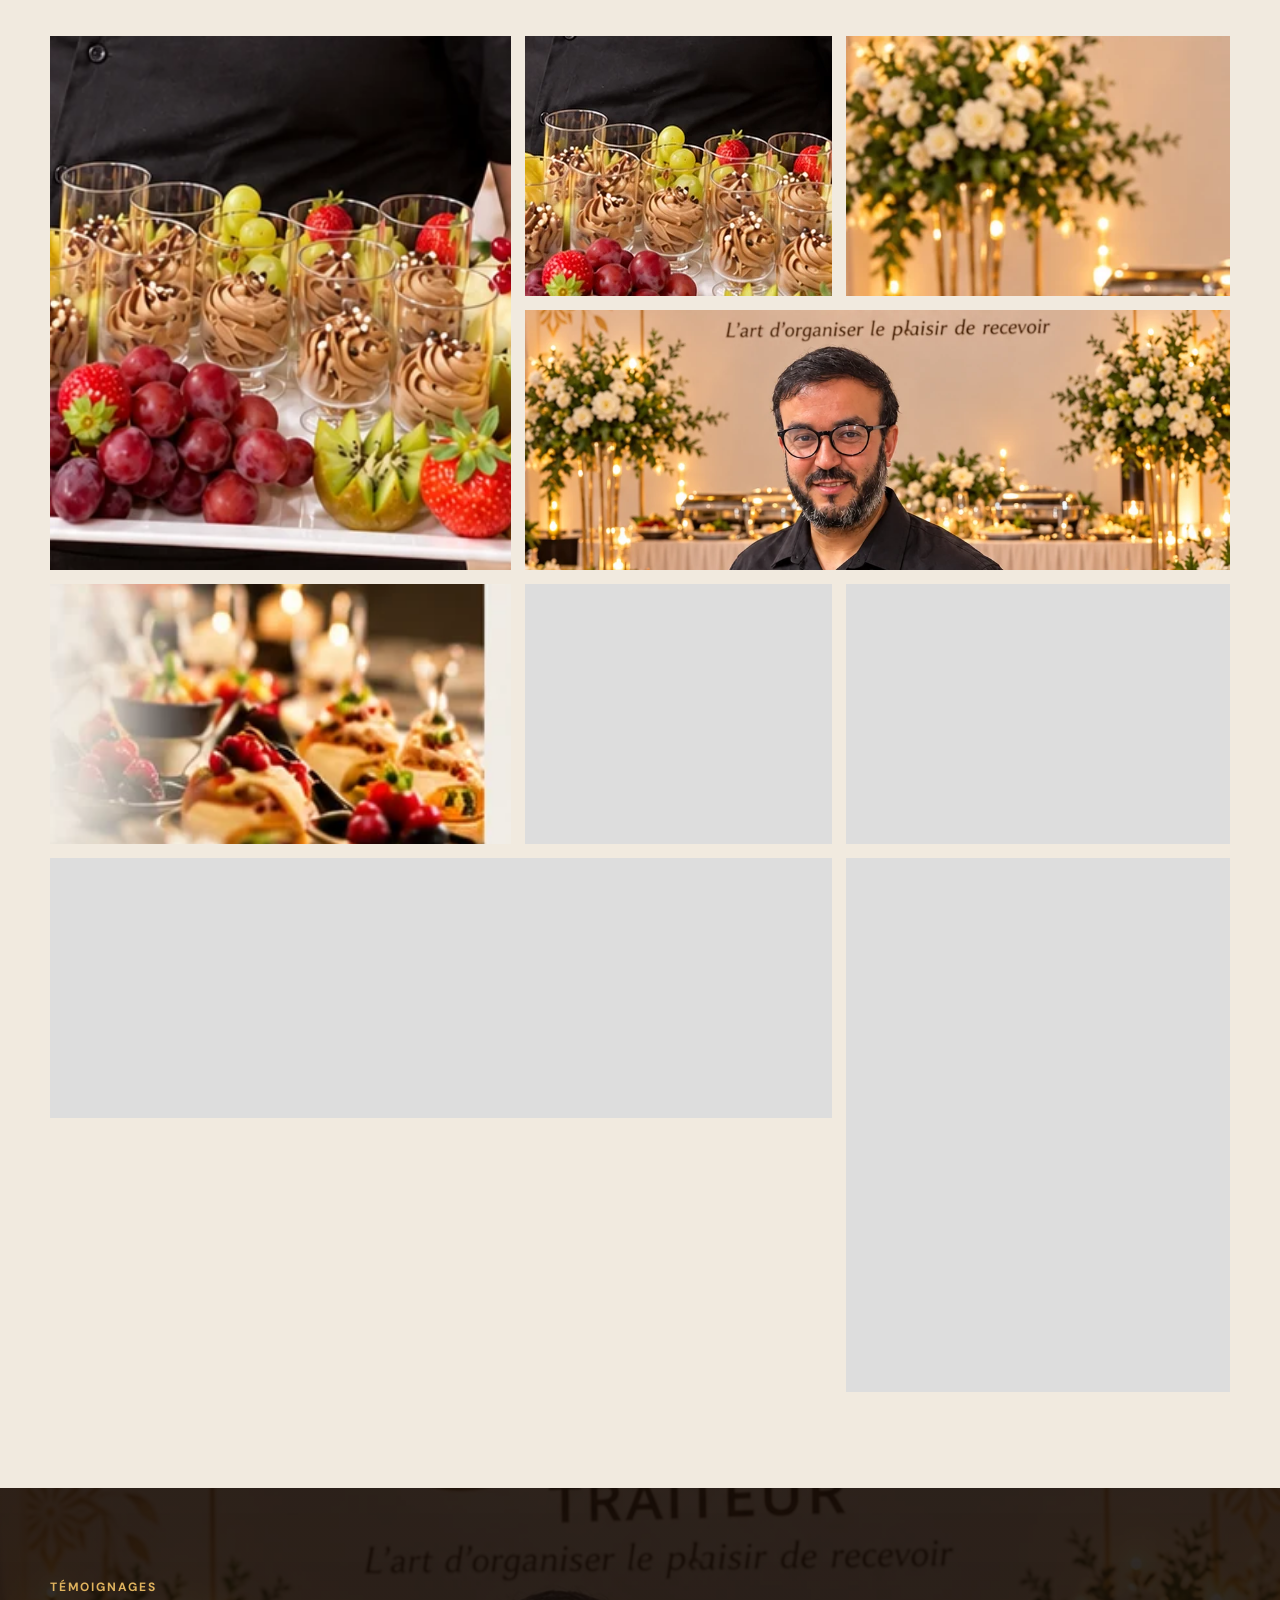
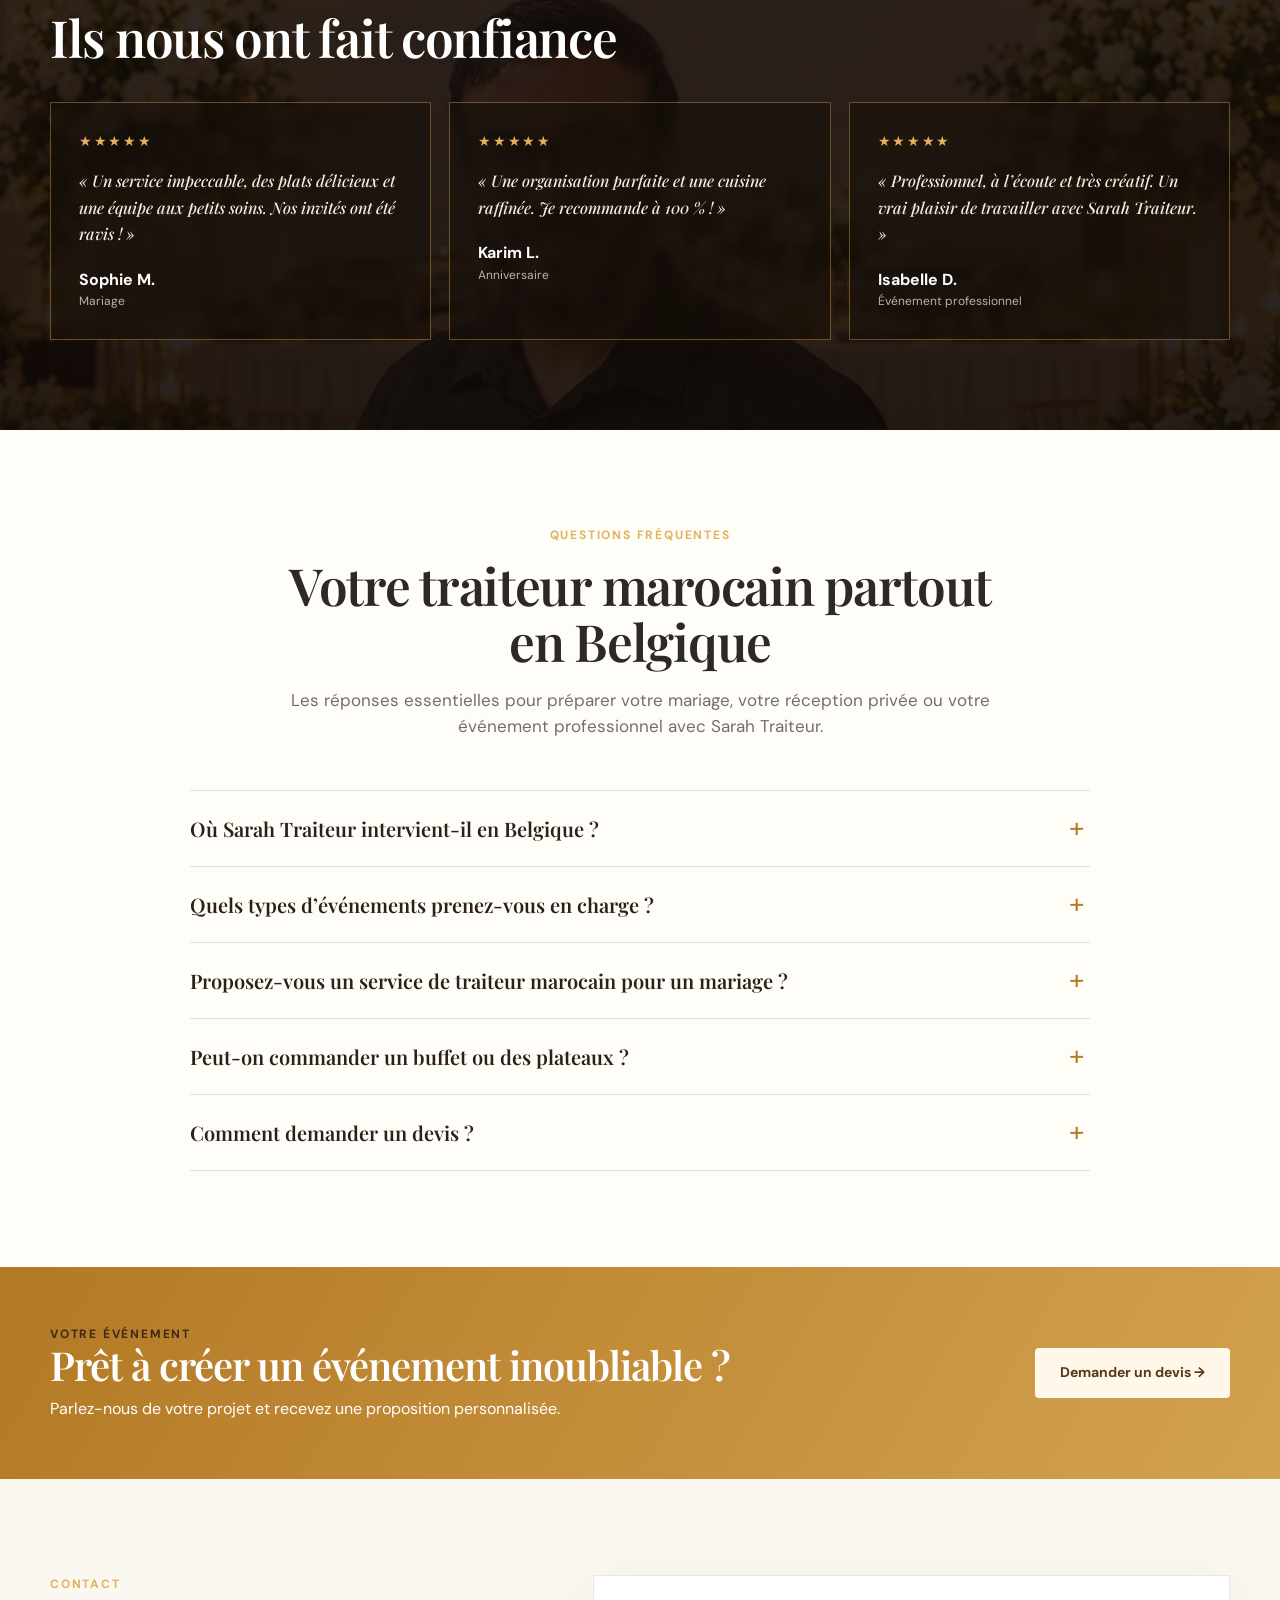
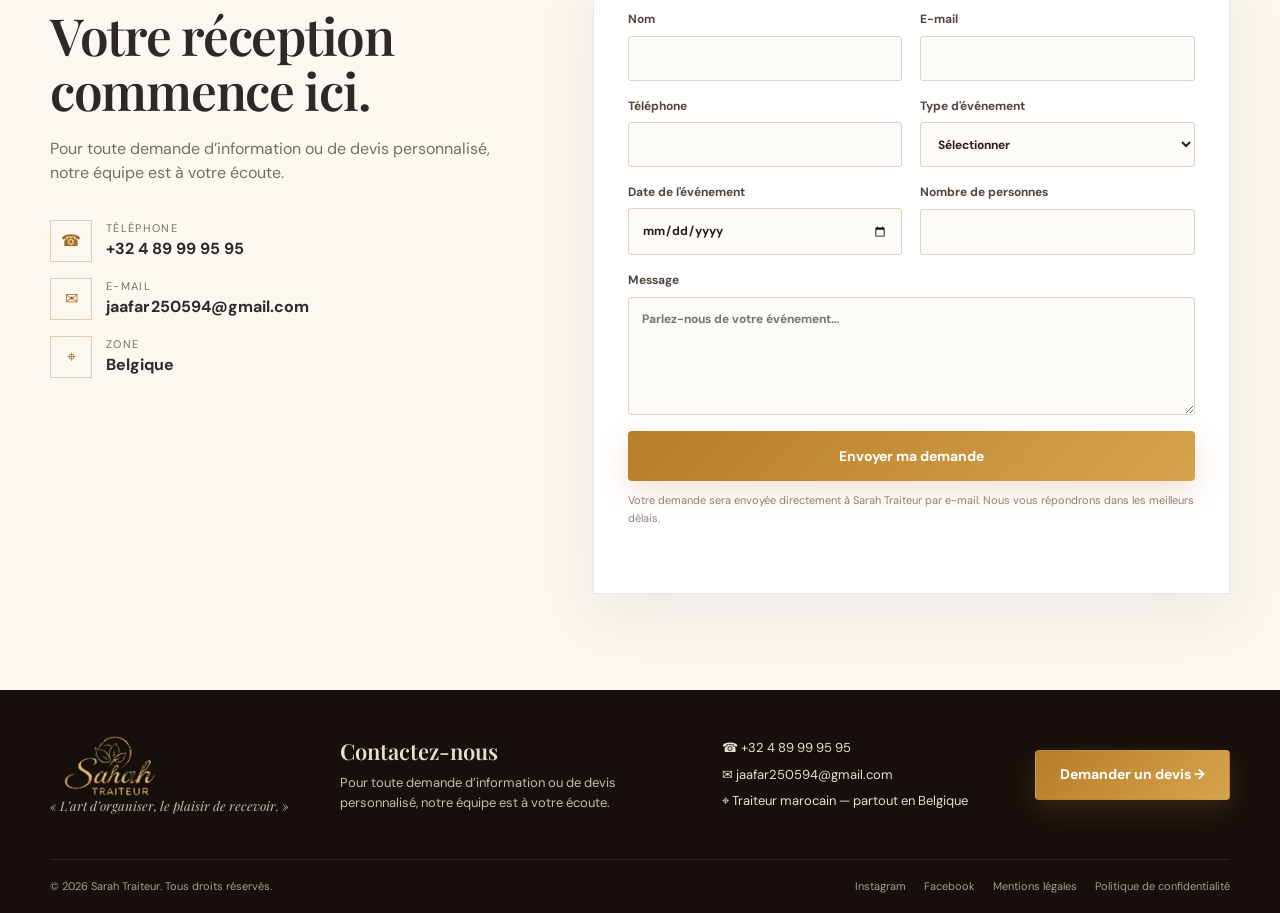
==== commit 14b8e58a: "Show four new catering photos in gallery" ====
--- a/index.html
+++ b/index.html
@@ -239,7 +239,7 @@
 <figure class="reveal"><img alt="Desserts individuels et fruits frais" decoding="async" height="260" loading="lazy" src="assets/gallery-desserts.webp" width="445"/></figure>
 <figure class="reveal"><img alt="Décoration florale de réception" decoding="async" height="520" loading="lazy" src="assets/gallery-flowers.webp" width="360"/></figure>
 <figure class="g-wide reveal"><img alt="Ambiance d'une réception Sarah Traiteur" decoding="async" height="575" loading="lazy" src="assets/gallery-reception.webp" width="1086"/></figure>
-<figure class="reveal"><img alt="Présentation raffinée de bouchées" decoding="async" height="200" loading="lazy" src="assets/gallery-catering.webp" width="259"/></figure><figure class="reveal dish-photo"><img alt="Pastilla marocaine raffinée aux fruits de mer, présentation Sarah Traiteur" decoding="async" loading="lazy" src="assets/gallery-plat-marocain-1.webp"/></figure><figure class="reveal dish-photo"><img alt="Plat marocain traditionnel aux fruits secs et amandes, Sarah Traiteur Belgique" decoding="async" loading="lazy" src="assets/gallery-plat-marocain-2.webp"/></figure>
+<figure class="reveal"><img alt="Présentation raffinée de bouchées" decoding="async" height="200" loading="lazy" src="assets/gallery-catering.webp" width="259"/></figure><figure class="reveal dish-photo"><img alt="Pastilla marocaine raffinée aux fruits de mer, Sarah Traiteur" decoding="async" loading="lazy" src="assets/gallery-plat-marocain-1.webp"/></figure><figure class="reveal dish-photo"><img alt="Plat marocain traditionnel raffiné, Sarah Traiteur Belgique" decoding="async" loading="lazy" src="assets/gallery-plat-marocain-2.webp"/></figure><figure class="g-wide reveal"><img alt="Table ronde élégamment dressée avec plateau traiteur Sarah Traiteur" decoding="async" loading="lazy" src="assets/gallery-table-ronde.webp"/></figure><figure class="g-large reveal"><img alt="Table rectangulaire élégamment dressée avec plateau traiteur Sarah Traiteur" decoding="async" loading="lazy" src="assets/gallery-table-rectangulaire.webp"/></figure>
 </div>
 </div>
 </section><section class="testimonials" id="avis">
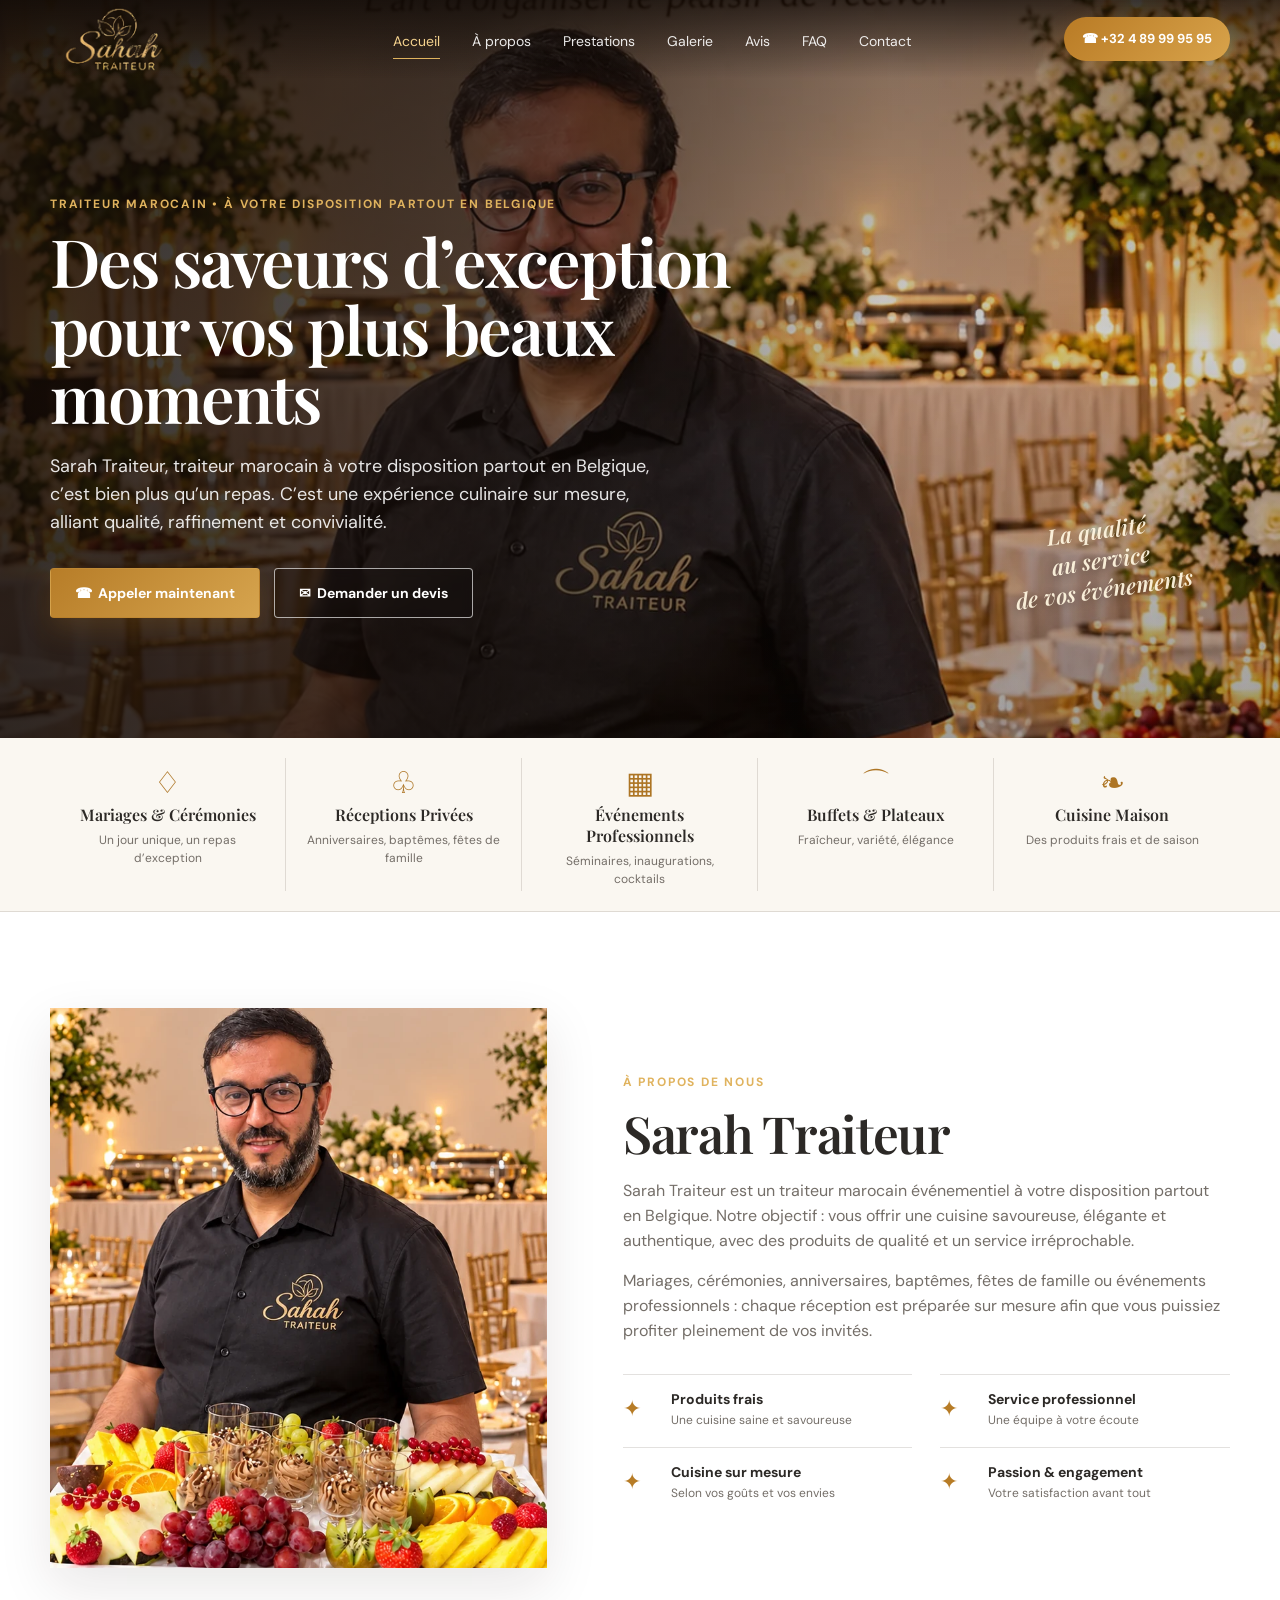
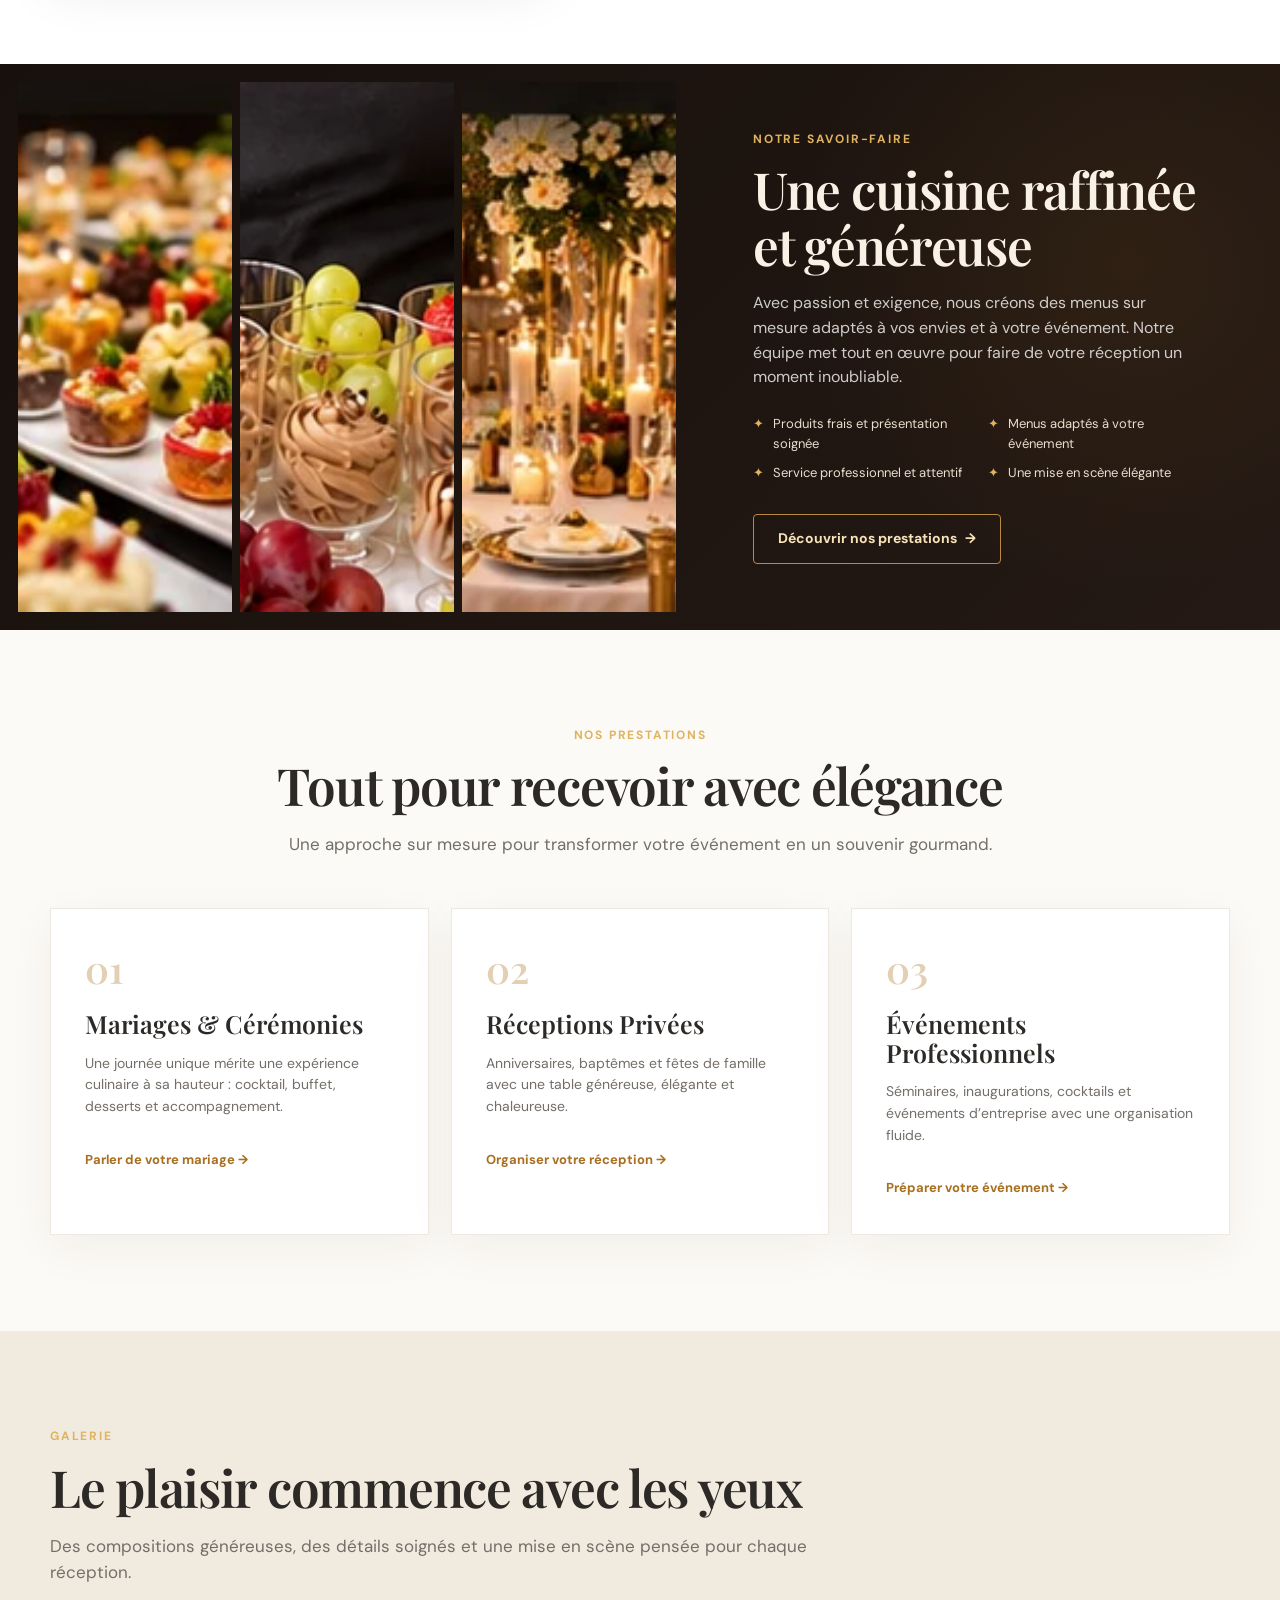
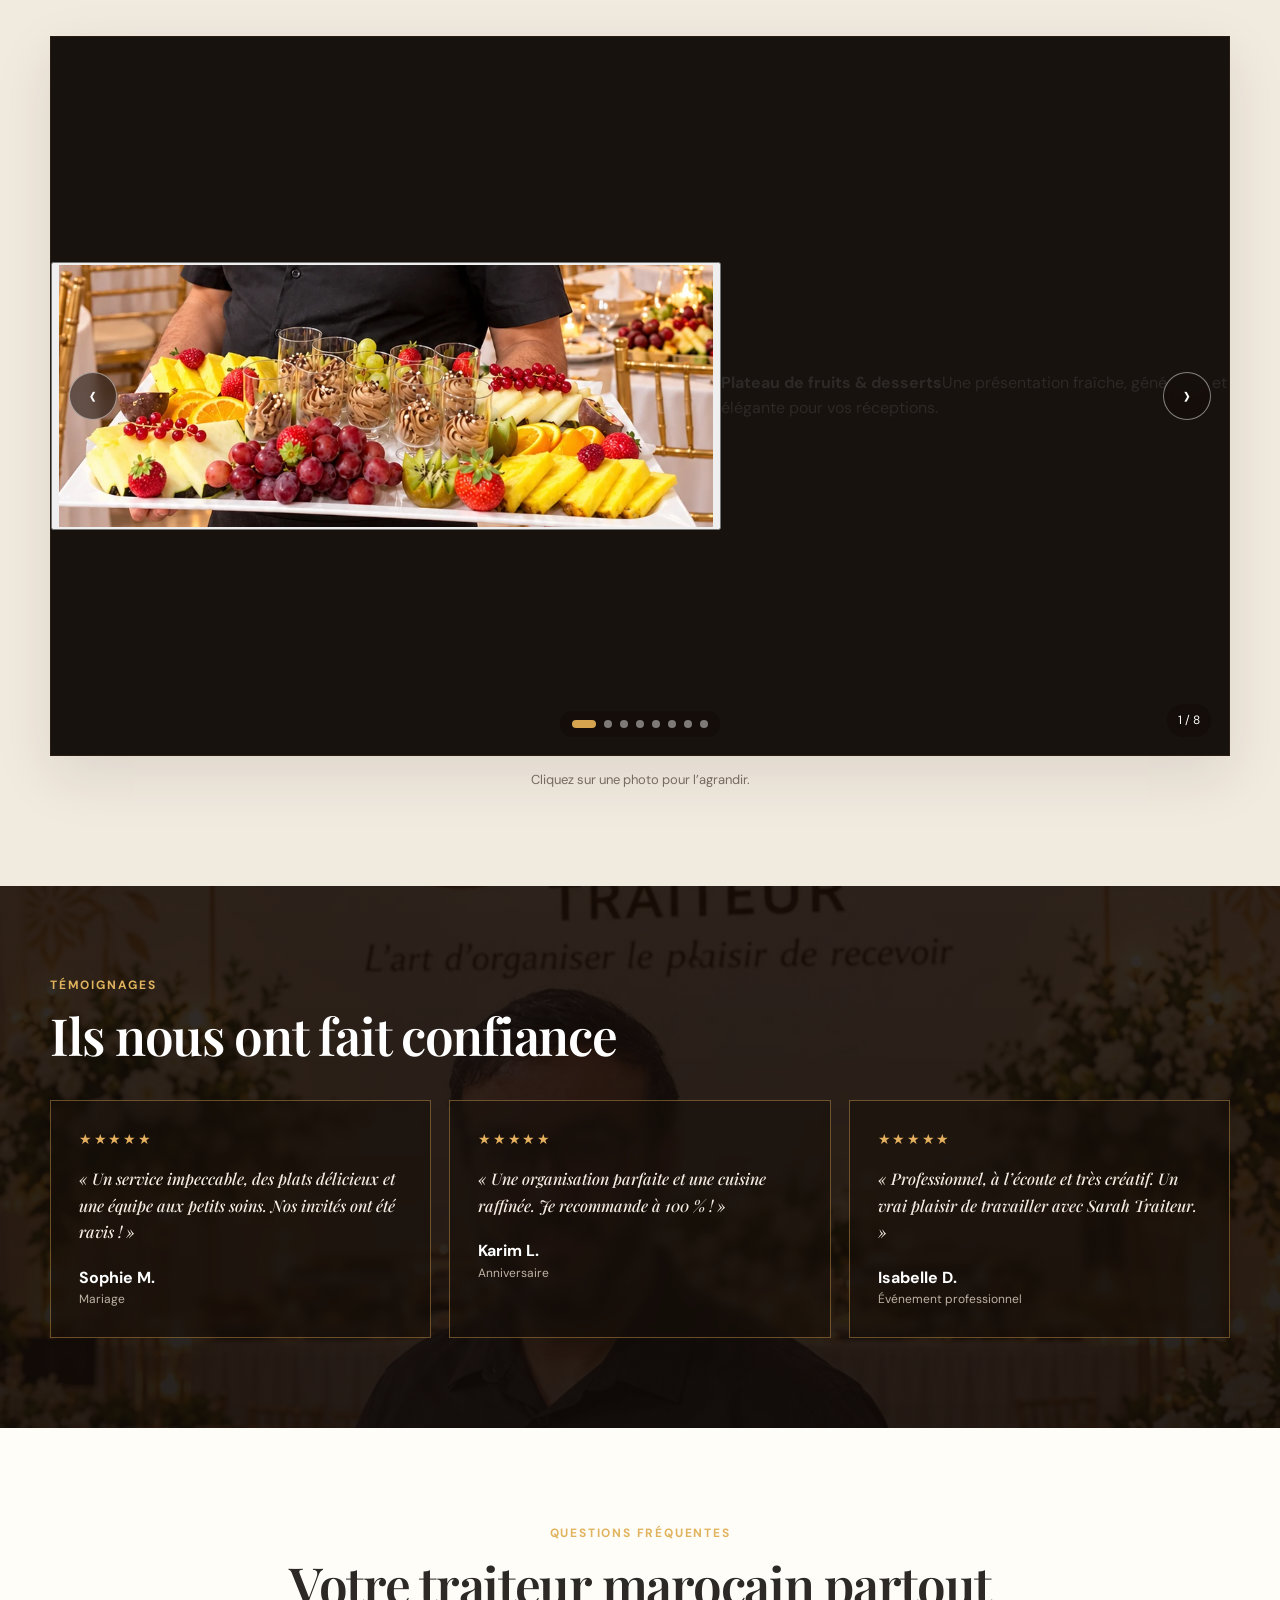
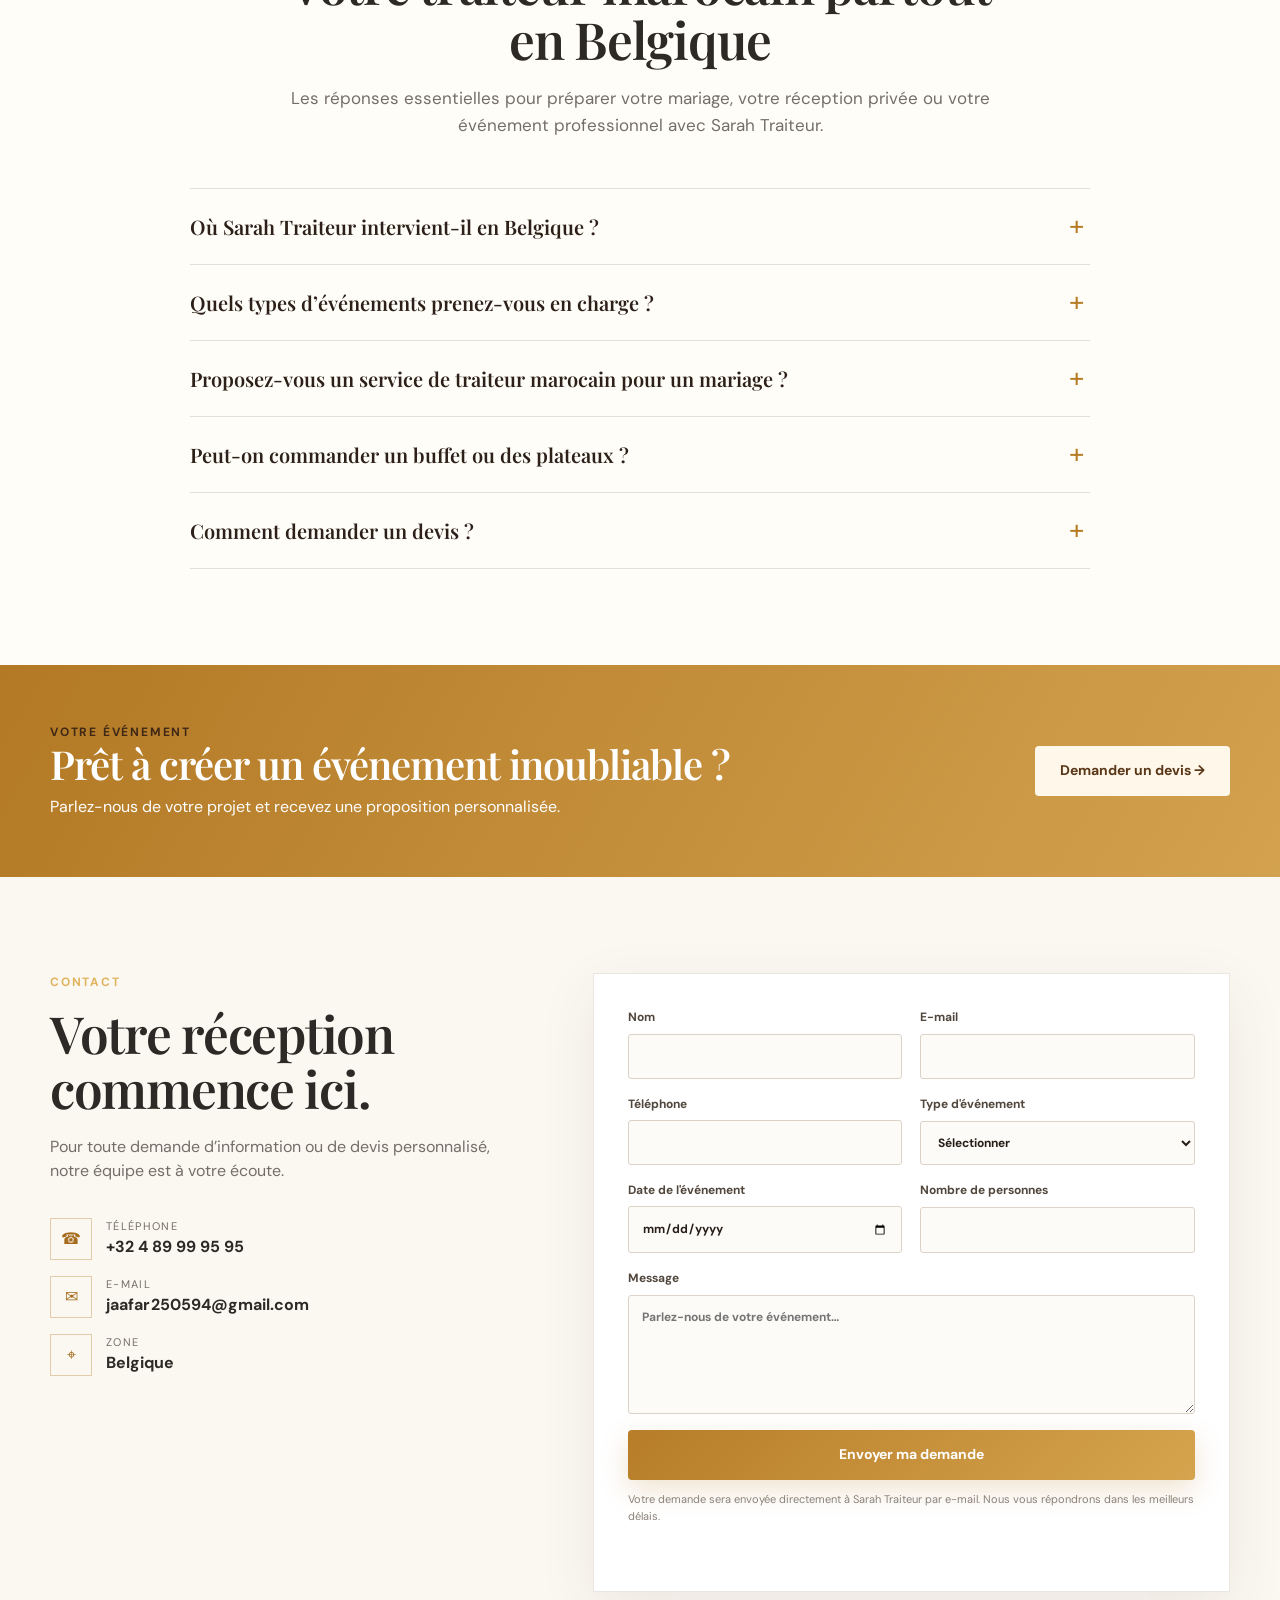
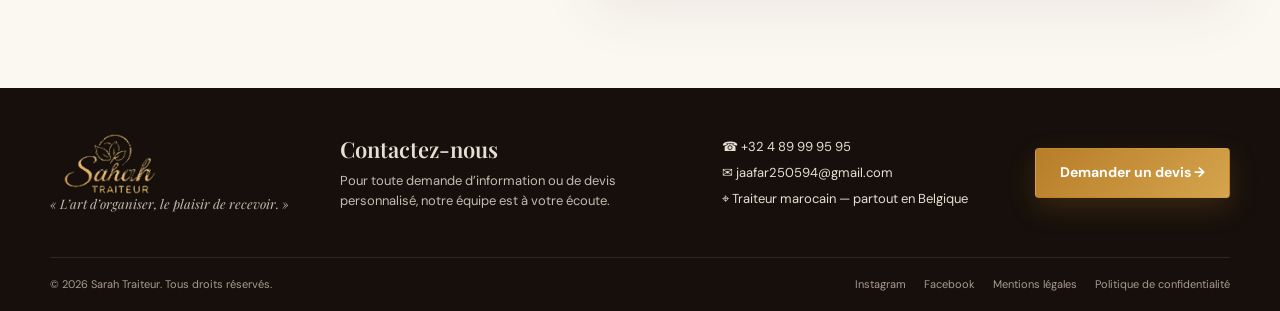
==== commit 6f528958: "Replace slideshow with responsive gallery cards and captions" ====
--- a/index.html
+++ b/index.html
@@ -234,12 +234,55 @@
 <h2>Le plaisir commence avec les yeux</h2>
 <p>Des compositions généreuses, des détails soignés et une mise en scène pensée pour chaque réception.</p>
 </div>
-<div class="gallery-grid">
-<figure class="g-large reveal"><img alt="Grand plateau de fruits et desserts" decoding="async" height="375" loading="lazy" src="assets/gallery-fruits.webp" width="935"/></figure>
-<figure class="reveal"><img alt="Desserts individuels et fruits frais" decoding="async" height="260" loading="lazy" src="assets/gallery-desserts.webp" width="445"/></figure>
-<figure class="reveal"><img alt="Décoration florale de réception" decoding="async" height="520" loading="lazy" src="assets/gallery-flowers.webp" width="360"/></figure>
-<figure class="g-wide reveal"><img alt="Ambiance d'une réception Sarah Traiteur" decoding="async" height="575" loading="lazy" src="assets/gallery-reception.webp" width="1086"/></figure>
-<figure class="reveal"><img alt="Présentation raffinée de bouchées" decoding="async" height="200" loading="lazy" src="assets/gallery-catering.webp" width="259"/></figure><figure class="reveal dish-photo"><img alt="Pastilla marocaine raffinée aux fruits de mer, Sarah Traiteur" decoding="async" loading="lazy" src="assets/gallery-plat-marocain-1.webp"/></figure><figure class="reveal dish-photo"><img alt="Plat marocain traditionnel raffiné, Sarah Traiteur Belgique" decoding="async" loading="lazy" src="assets/gallery-plat-marocain-2.webp"/></figure><figure class="g-wide reveal"><img alt="Table ronde élégamment dressée avec plateau traiteur Sarah Traiteur" decoding="async" loading="lazy" src="assets/gallery-table-ronde.webp"/></figure><figure class="g-large reveal"><img alt="Table rectangulaire élégamment dressée avec plateau traiteur Sarah Traiteur" decoding="async" loading="lazy" src="assets/gallery-table-rectangulaire.webp"/></figure>
+<div class="gallery-grid" aria-label="Galerie Sarah Traiteur">
+<figure class="gallery-card reveal">
+  <button class="gallery-open" type="button" aria-label="Agrandir : Plateau de fruits et desserts">
+    <img alt="Grand plateau de fruits et desserts Sarah Traiteur" decoding="async" loading="lazy" src="assets/gallery-fruits.webp"/>
+  </button>
+  <figcaption><strong>Plateau de fruits & desserts</strong><span>Une présentation fraîche, généreuse et élégante pour vos réceptions.</span></figcaption>
+</figure>
+<figure class="gallery-card reveal">
+  <button class="gallery-open" type="button" aria-label="Agrandir : Desserts individuels et fruits frais">
+    <img alt="Desserts individuels et fruits frais Sarah Traiteur" decoding="async" loading="lazy" src="assets/gallery-desserts.webp"/>
+  </button>
+  <figcaption><strong>Desserts & fruits frais</strong><span>Des compositions colorées et raffinées pensées pour vos invités.</span></figcaption>
+</figure>
+<figure class="gallery-card reveal">
+  <button class="gallery-open" type="button" aria-label="Agrandir : Décoration florale de réception">
+    <img alt="Décoration florale de réception Sarah Traiteur" decoding="async" loading="lazy" src="assets/gallery-flowers.webp"/>
+  </button>
+  <figcaption><strong>Décoration de réception</strong><span>Une ambiance chaleureuse et soignée jusque dans les moindres détails.</span></figcaption>
+</figure>
+<figure class="gallery-card reveal">
+  <button class="gallery-open" type="button" aria-label="Agrandir : Salle de réception élégante">
+    <img alt="Salle de réception élégante Sarah Traiteur" decoding="async" loading="lazy" src="assets/gallery-reception.webp"/>
+  </button>
+  <figcaption><strong>Réception élégante</strong><span>Une mise en scène premium adaptée aux mariages et événements privés.</span></figcaption>
+</figure>
+<figure class="gallery-card reveal">
+  <button class="gallery-open" type="button" aria-label="Agrandir : Présentation de bouchées">
+    <img alt="Présentation raffinée de bouchées Sarah Traiteur" decoding="async" loading="lazy" src="assets/gallery-catering.webp"/>
+  </button>
+  <figcaption><strong>Bouchées & cocktail</strong><span>Des pièces soignées pour vos cocktails, réceptions et événements professionnels.</span></figcaption>
+</figure>
+<figure class="gallery-card reveal">
+  <button class="gallery-open" type="button" aria-label="Agrandir : Pastilla marocaine">
+    <img alt="Pastilla marocaine raffinée aux fruits de mer Sarah Traiteur" decoding="async" loading="lazy" src="assets/gallery-plat-marocain-1.webp"/>
+  </button>
+  <figcaption><strong>Pastilla marocaine</strong><span>Une spécialité marocaine présentée avec élégance pour vos grandes occasions.</span></figcaption>
+</figure>
+<figure class="gallery-card reveal">
+  <button class="gallery-open" type="button" aria-label="Agrandir : Table ronde dressée">
+    <img alt="Table ronde élégamment dressée avec plateau traiteur Sarah Traiteur" decoding="async" loading="lazy" src="assets/gallery-table-ronde.webp"/>
+  </button>
+  <figcaption><strong>Table ronde dressée</strong><span>Une table complète pour une réception conviviale et haut de gamme.</span></figcaption>
+</figure>
+<figure class="gallery-card reveal">
+  <button class="gallery-open" type="button" aria-label="Agrandir : Table rectangulaire dressée">
+    <img alt="Table rectangulaire élégamment dressée avec plateau traiteur Sarah Traiteur" decoding="async" loading="lazy" src="assets/gallery-table-rectangulaire.webp"/>
+  </button>
+  <figcaption><strong>Table rectangulaire dressée</strong><span>Une présentation généreuse idéale pour les repas de groupe et célébrations.</span></figcaption>
+</figure>
 </div>
 </div>
 </section><section class="testimonials" id="avis">
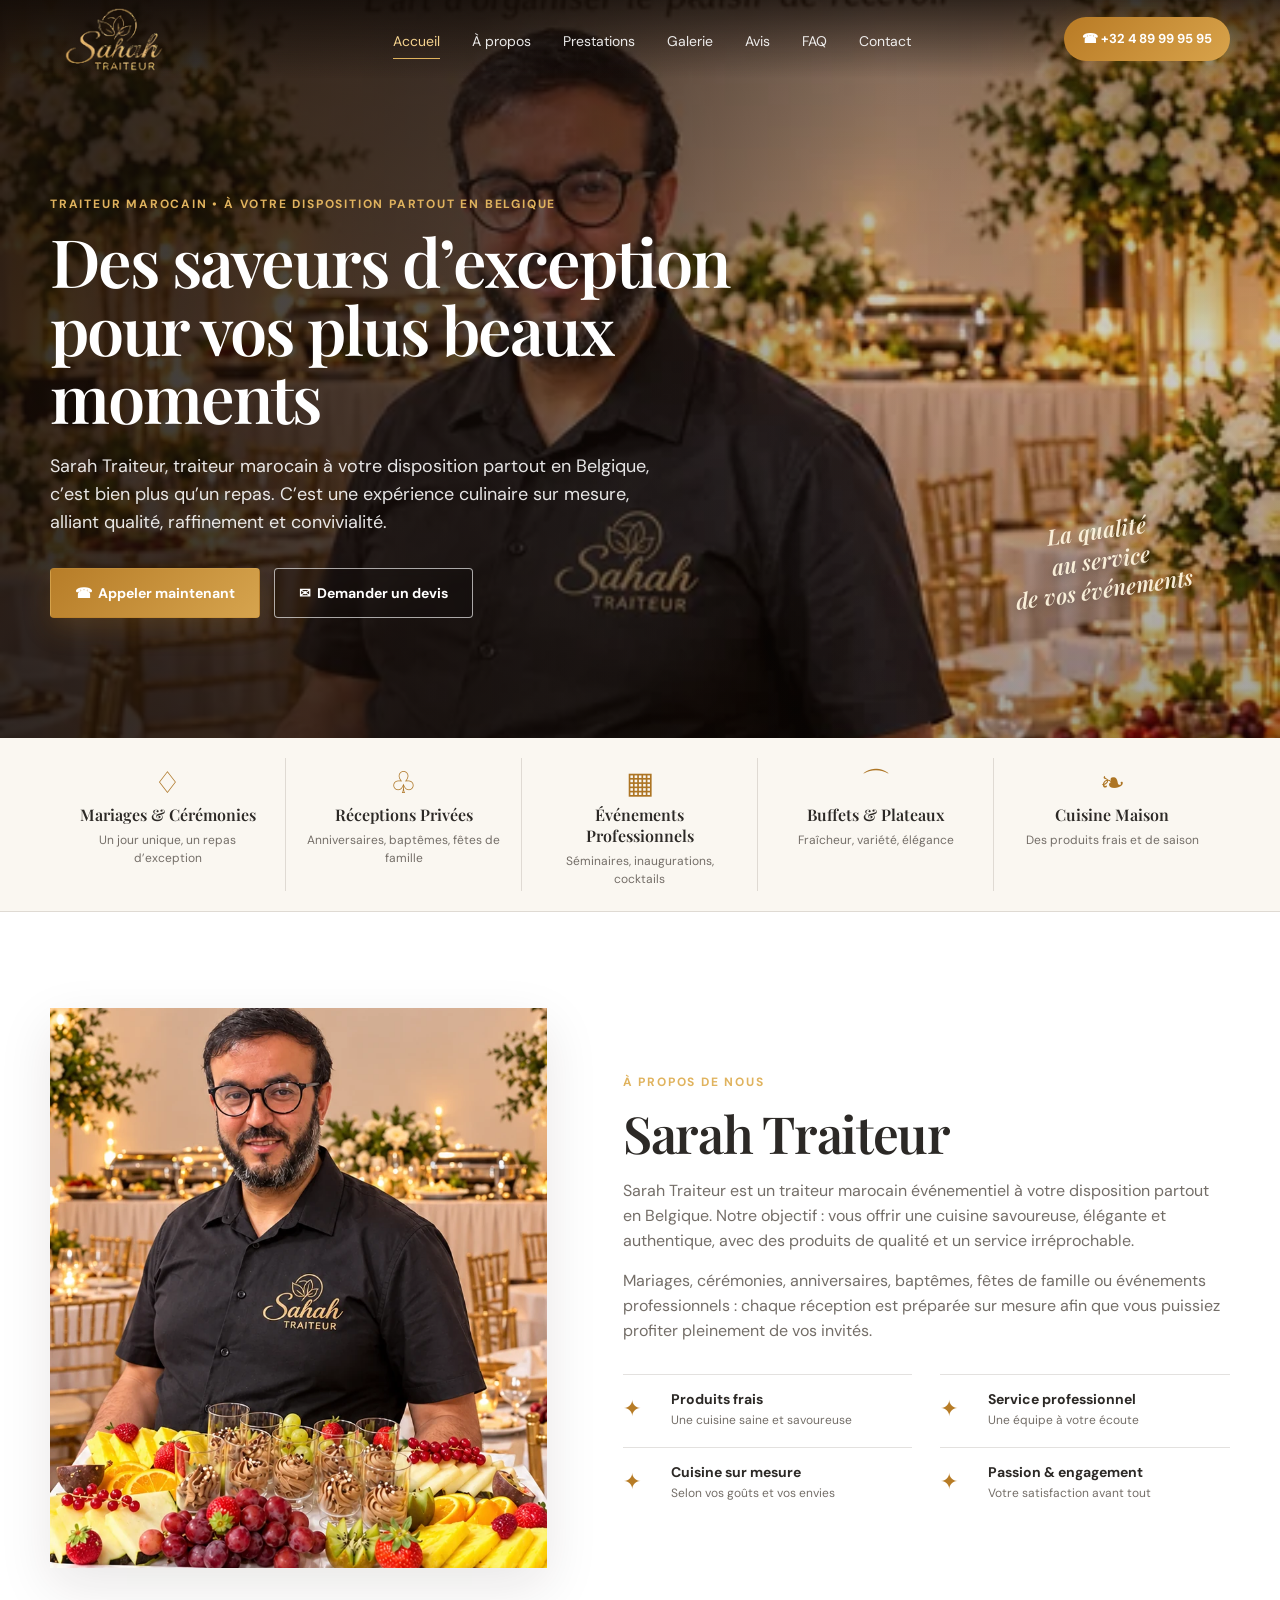
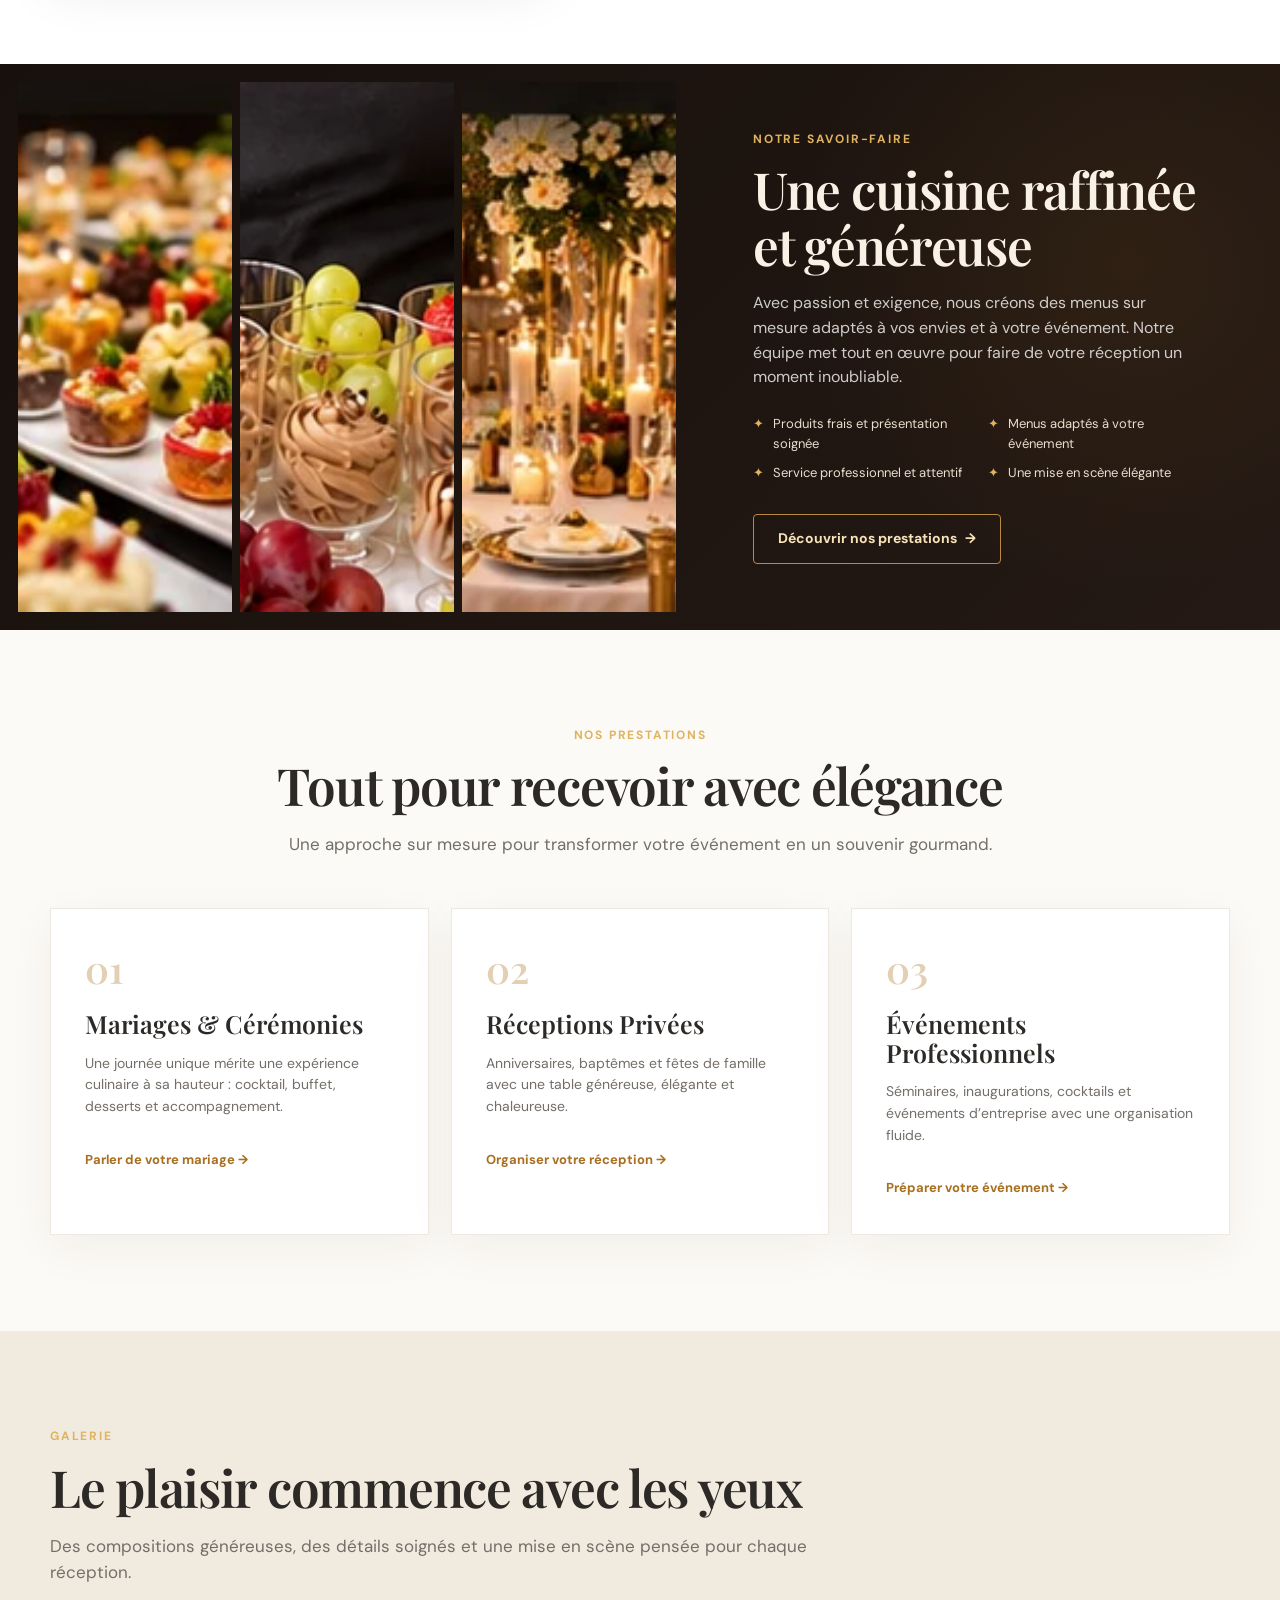
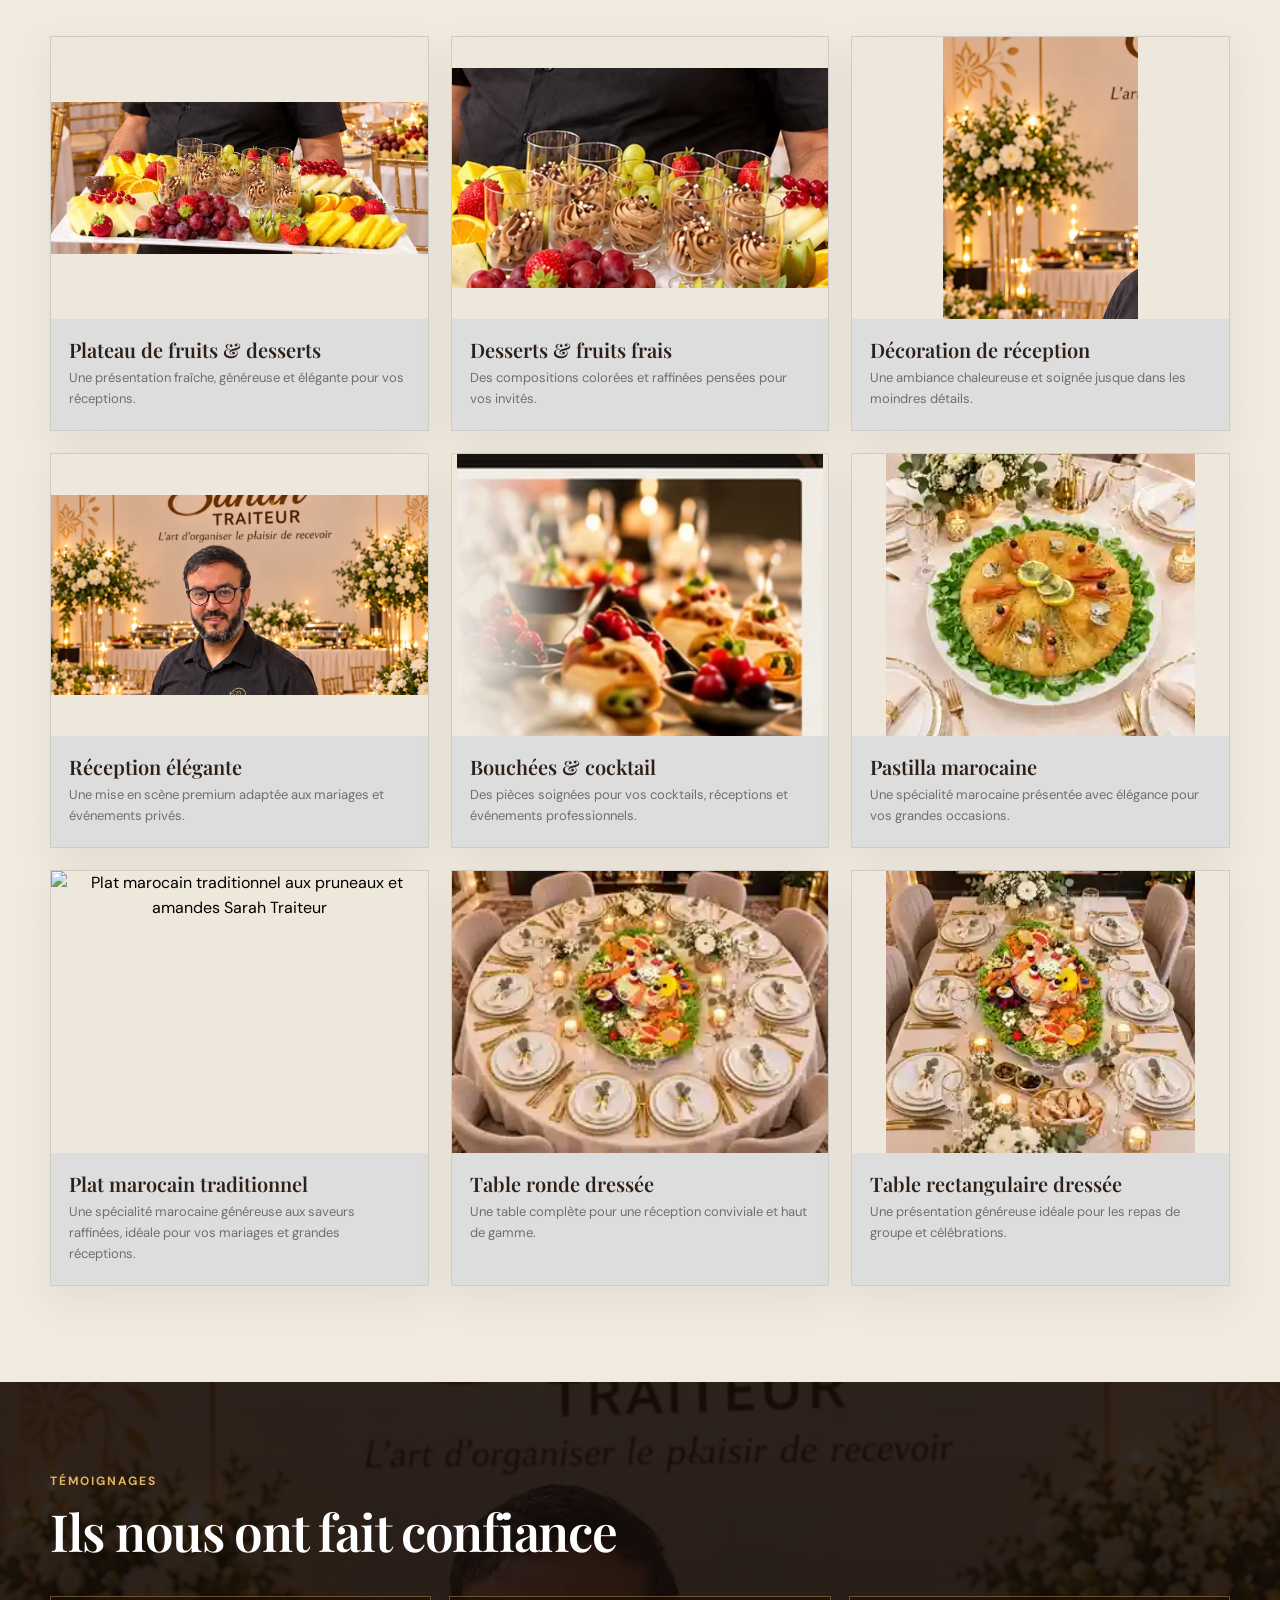
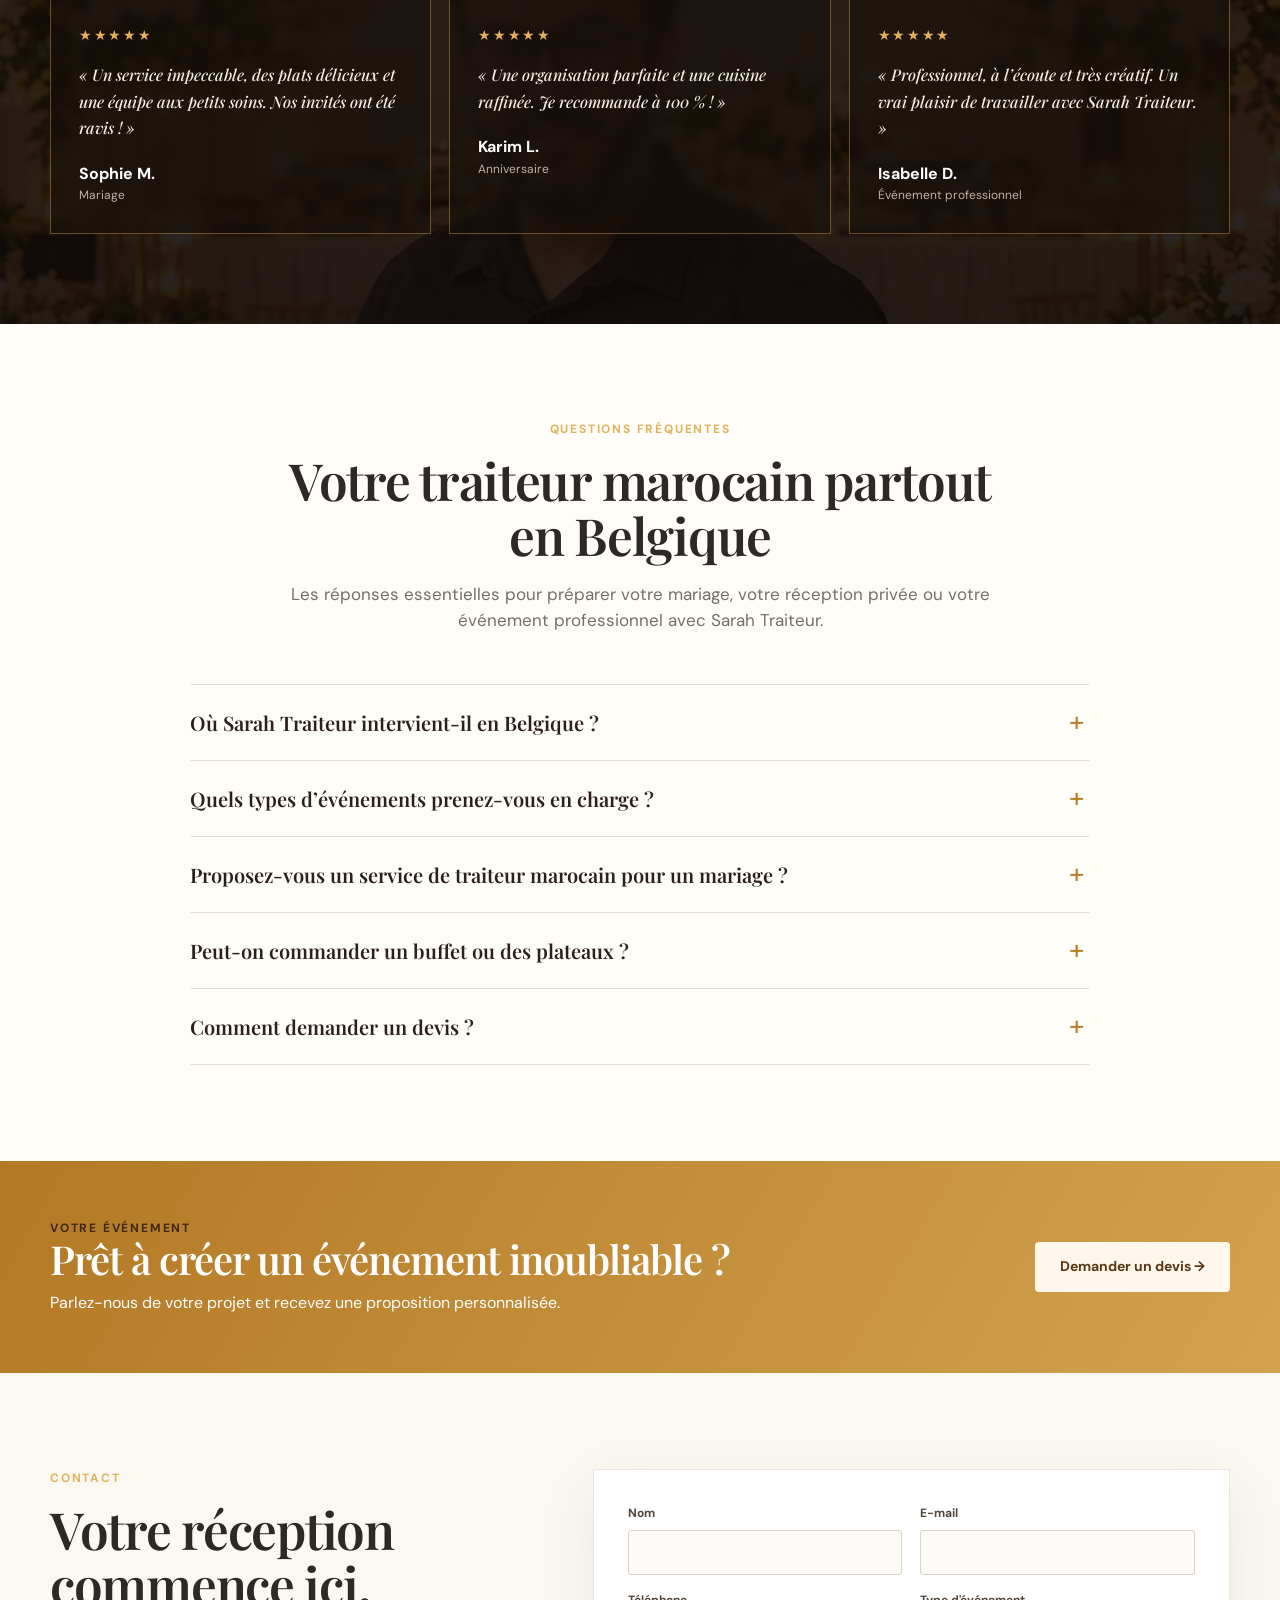
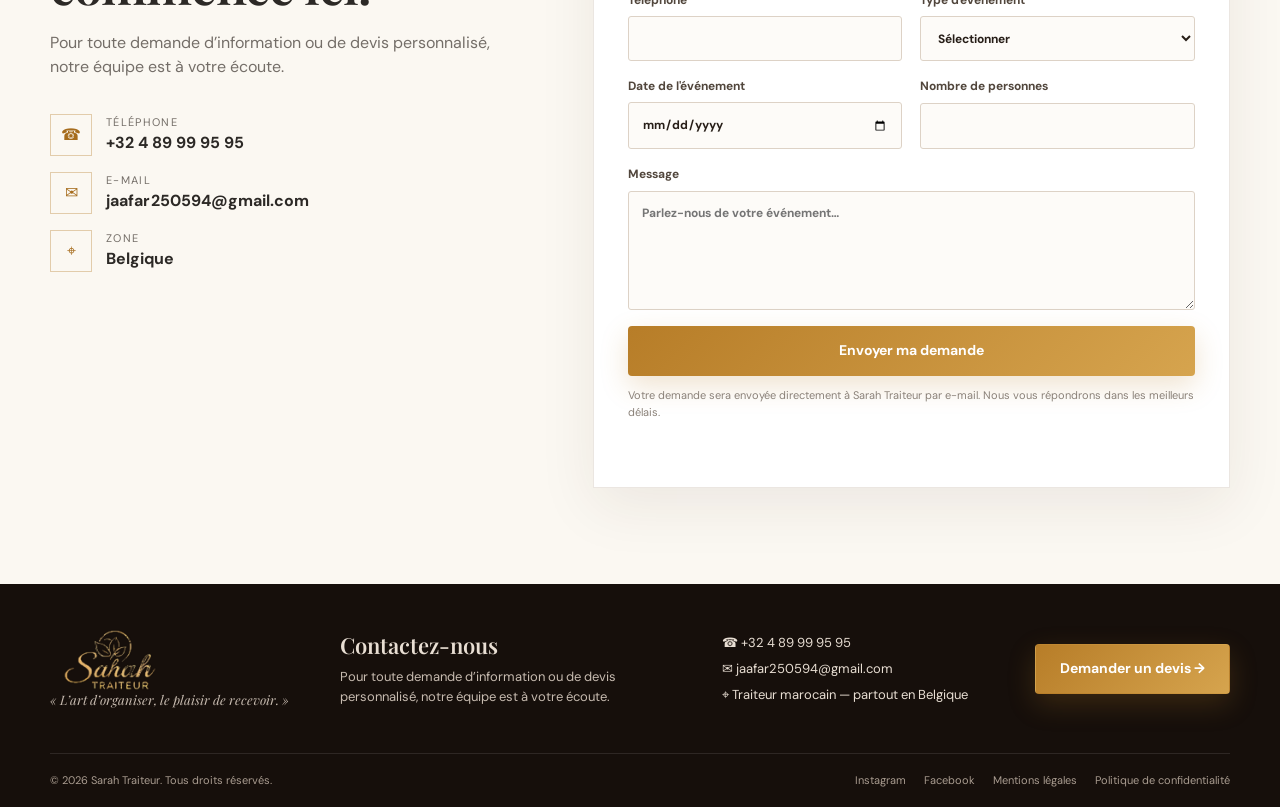
==== commit 7a732ee6: "Add new Moroccan dish to gallery" ====
--- a/index.html
+++ b/index.html
@@ -272,6 +272,12 @@
   <figcaption><strong>Pastilla marocaine</strong><span>Une spécialité marocaine présentée avec élégance pour vos grandes occasions.</span></figcaption>
 </figure>
 <figure class="gallery-card reveal">
+  <button class="gallery-open" type="button" aria-label="Agrandir : Plat marocain traditionnel">
+    <img alt="Plat marocain traditionnel aux pruneaux et amandes Sarah Traiteur" decoding="async" loading="lazy" src="assets/gallery-plat-marocain-3.webp"/>
+  </button>
+  <figcaption><strong>Plat marocain traditionnel</strong><span>Une spécialité marocaine généreuse aux saveurs raffinées, idéale pour vos mariages et grandes réceptions.</span></figcaption>
+</figure>
+<figure class="gallery-card reveal">
   <button class="gallery-open" type="button" aria-label="Agrandir : Table ronde dressée">
     <img alt="Table ronde élégamment dressée avec plateau traiteur Sarah Traiteur" decoding="async" loading="lazy" src="assets/gallery-table-ronde.webp"/>
   </button>
--- a/styles.css
+++ b/styles.css
@@ -45,3 +45,134 @@
 .faq-item[open] summary::after{transform:translateY(-50%) rotate(45deg)}
 .faq-item p{margin:-4px 54px 24px 0;color:var(--muted);font-size:15px;line-height:1.7}
 @media (max-width:560px){.faq-item summary{font-size:18px;padding:20px 42px 20px 0}.faq-item p{margin:-2px 34px 20px 0}}
+
+
+/* Galerie responsive — photos entières, légendes, ouverture en grand */
+.gallery-grid{
+  display:grid;
+  grid-template-columns:repeat(3,minmax(0,1fr));
+  gap:22px;
+  grid-auto-rows:auto;
+}
+.gallery-card{
+  margin:0;
+  background:#fff;
+  border:1px solid rgba(122,92,60,.14);
+  box-shadow:0 14px 38px rgba(55,39,26,.07);
+  overflow:hidden;
+}
+.gallery-open{
+  display:block;
+  width:100%;
+  padding:0;
+  border:0;
+  background:#eee7dc;
+  cursor:zoom-in;
+}
+.gallery-open img{
+  width:100%;
+  height:auto;
+  aspect-ratio:4/3;
+  object-fit:contain;
+  object-position:center;
+  background:#eee7dc;
+  transition:transform .35s ease,filter .35s ease;
+}
+.gallery-card:hover .gallery-open img{
+  transform:scale(1.015);
+  filter:brightness(.98);
+}
+.gallery-card figcaption{
+  padding:18px 18px 20px;
+  display:grid;
+  gap:6px;
+}
+.gallery-card figcaption strong{
+  font:600 20px/1.25 var(--serif);
+  color:#2c2018;
+}
+.gallery-card figcaption span{
+  font-size:13px;
+  line-height:1.6;
+  color:var(--muted);
+}
+.sarah-lightbox{
+  position:fixed;
+  inset:0;
+  z-index:5000;
+  background:rgba(10,7,5,.96);
+  display:none;
+  align-items:center;
+  justify-content:center;
+  padding:70px 76px 70px;
+}
+.sarah-lightbox.open{display:flex}
+.sarah-lightbox img{
+  max-width:100%;
+  max-height:calc(100vh - 150px);
+  width:auto;
+  height:auto;
+  object-fit:contain;
+  box-shadow:0 20px 70px rgba(0,0,0,.38);
+}
+.lightbox-close,.lightbox-prev,.lightbox-next{
+  position:absolute;
+  border:1px solid rgba(255,255,255,.42);
+  background:rgba(25,17,12,.72);
+  color:#fff;
+  display:grid;
+  place-items:center;
+  cursor:pointer;
+  backdrop-filter:blur(7px);
+  transition:.2s;
+}
+.lightbox-close{right:24px;top:22px;width:45px;height:45px;border-radius:50%;font-size:26px}
+.lightbox-prev,.lightbox-next{top:50%;transform:translateY(-50%);width:48px;height:58px;border-radius:5px;font-size:30px}
+.lightbox-prev{left:18px}.lightbox-next{right:18px}
+.lightbox-close:hover,.lightbox-prev:hover,.lightbox-next:hover{background:#c99135;border-color:#c99135}
+.lightbox-caption{
+  position:absolute;
+  bottom:18px;
+  left:50%;
+  transform:translateX(-50%);
+  color:#f4ede5;
+  font-size:13px;
+  line-height:1.5;
+  text-align:center;
+  width:min(820px,80vw);
+}
+
+/* Renfort responsive global */
+html,body{max-width:100%;overflow-x:hidden}
+img{height:auto}
+.site-header,.hero,.service-strip,.section,.dark-section,.cta-band,.site-footer{max-width:100vw}
+@media (max-width:1050px){
+  .gallery-grid{grid-template-columns:repeat(2,minmax(0,1fr));gap:18px}
+}
+@media (max-width:820px){
+  .section{padding:78px 0}
+  .about-grid,.contact-grid{gap:34px}
+  .quote-form{width:100%}
+  .gallery-grid{grid-template-columns:repeat(2,minmax(0,1fr));gap:16px}
+  .gallery-card figcaption{padding:15px}
+  .gallery-card figcaption strong{font-size:18px}
+  .sarah-lightbox{padding:64px 12px 70px}
+  .lightbox-prev{left:7px}.lightbox-next{right:7px}
+  .lightbox-prev,.lightbox-next{width:40px;height:52px;background:rgba(25,17,12,.82)}
+  .lightbox-caption{width:calc(100% - 28px);font-size:12px}
+}
+@media (max-width:560px){
+  .section{padding:64px 0}
+  .hero h1{font-size:clamp(36px,11vw,42px)}
+  .hero-lead{font-size:15px}
+  .gallery-grid{grid-template-columns:1fr;gap:16px}
+  .gallery-open img{aspect-ratio:auto;max-height:none;object-fit:contain}
+  .gallery-card figcaption{padding:16px 16px 18px}
+  .gallery-card figcaption strong{font-size:19px}
+  .gallery-card figcaption span{font-size:13px}
+  .about-photo{height:auto;aspect-ratio:4/5}
+  .craft-media{grid-template-columns:1fr}
+  .craft-media figure,.craft-media figure:nth-child(3){grid-column:auto;height:auto;min-height:0;aspect-ratio:4/3}
+  .quote-form{padding:20px 15px}
+  .footer-bottom{gap:14px}
+}
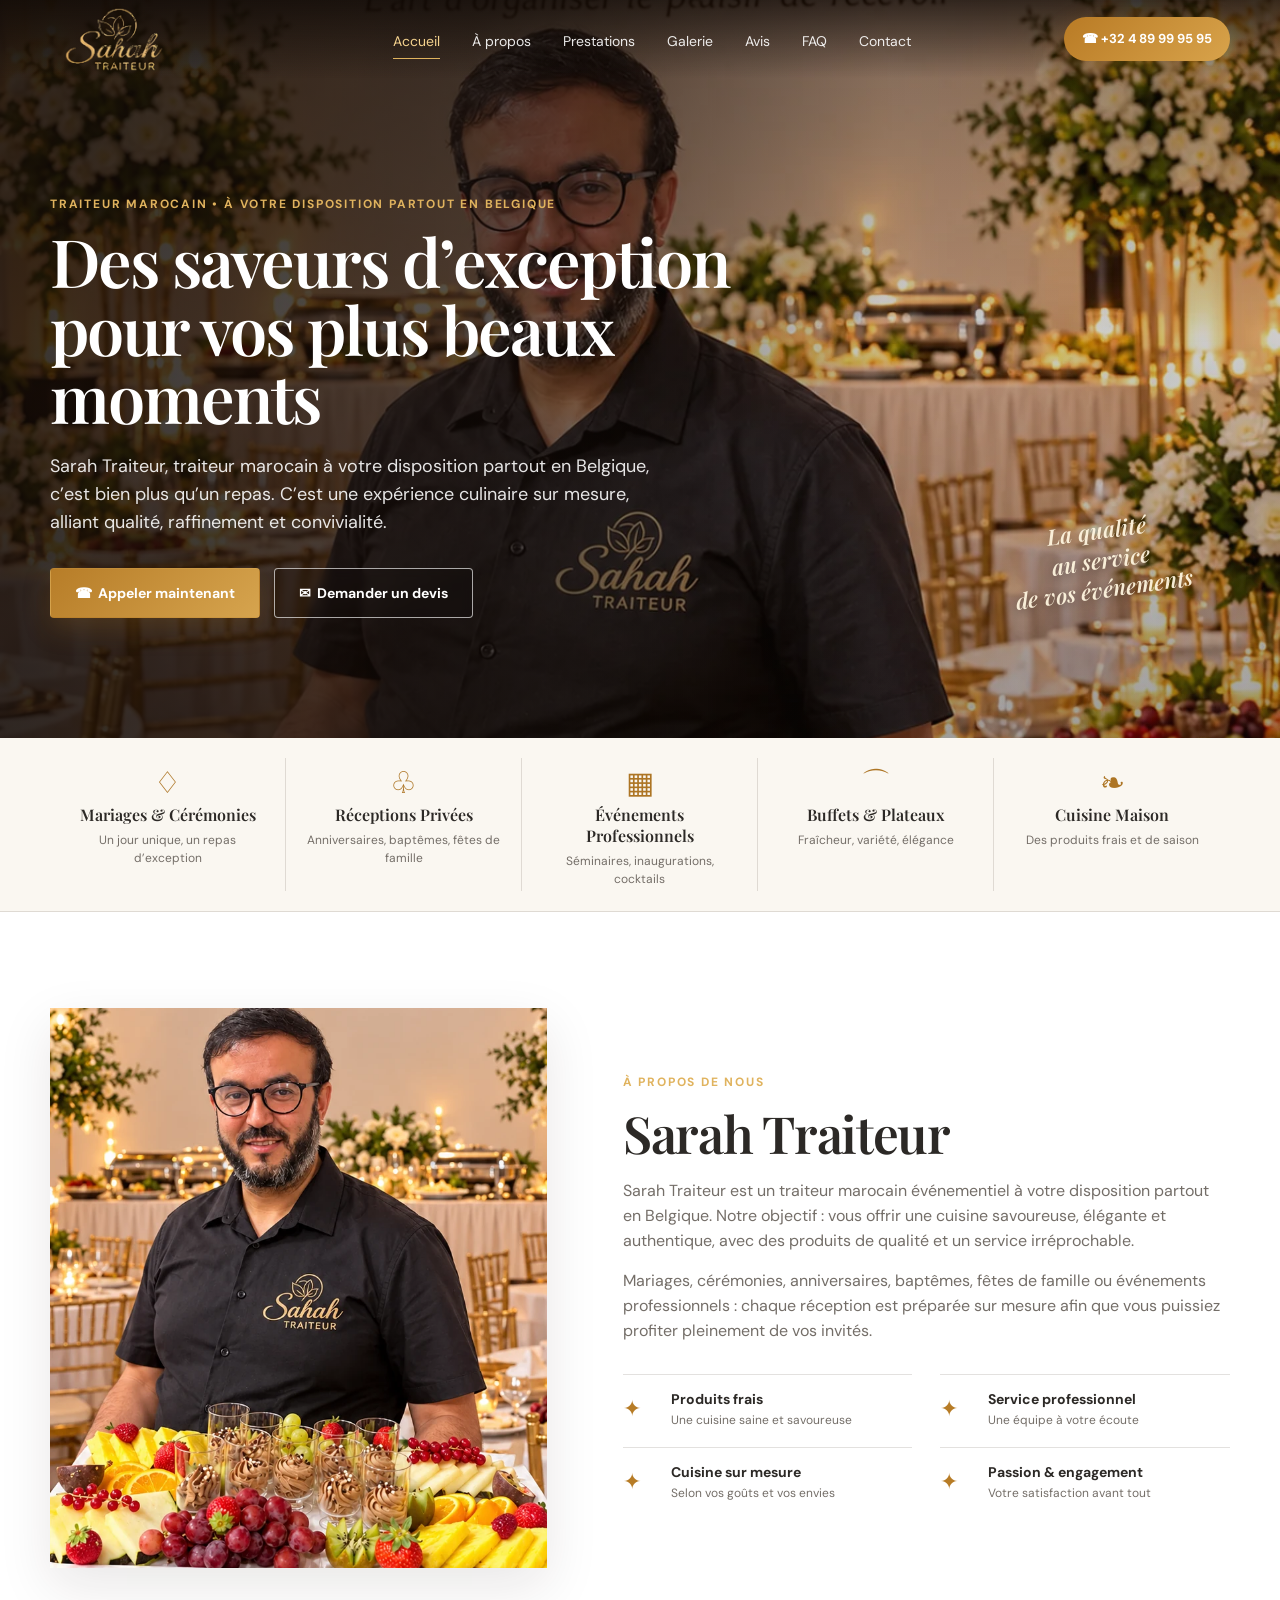
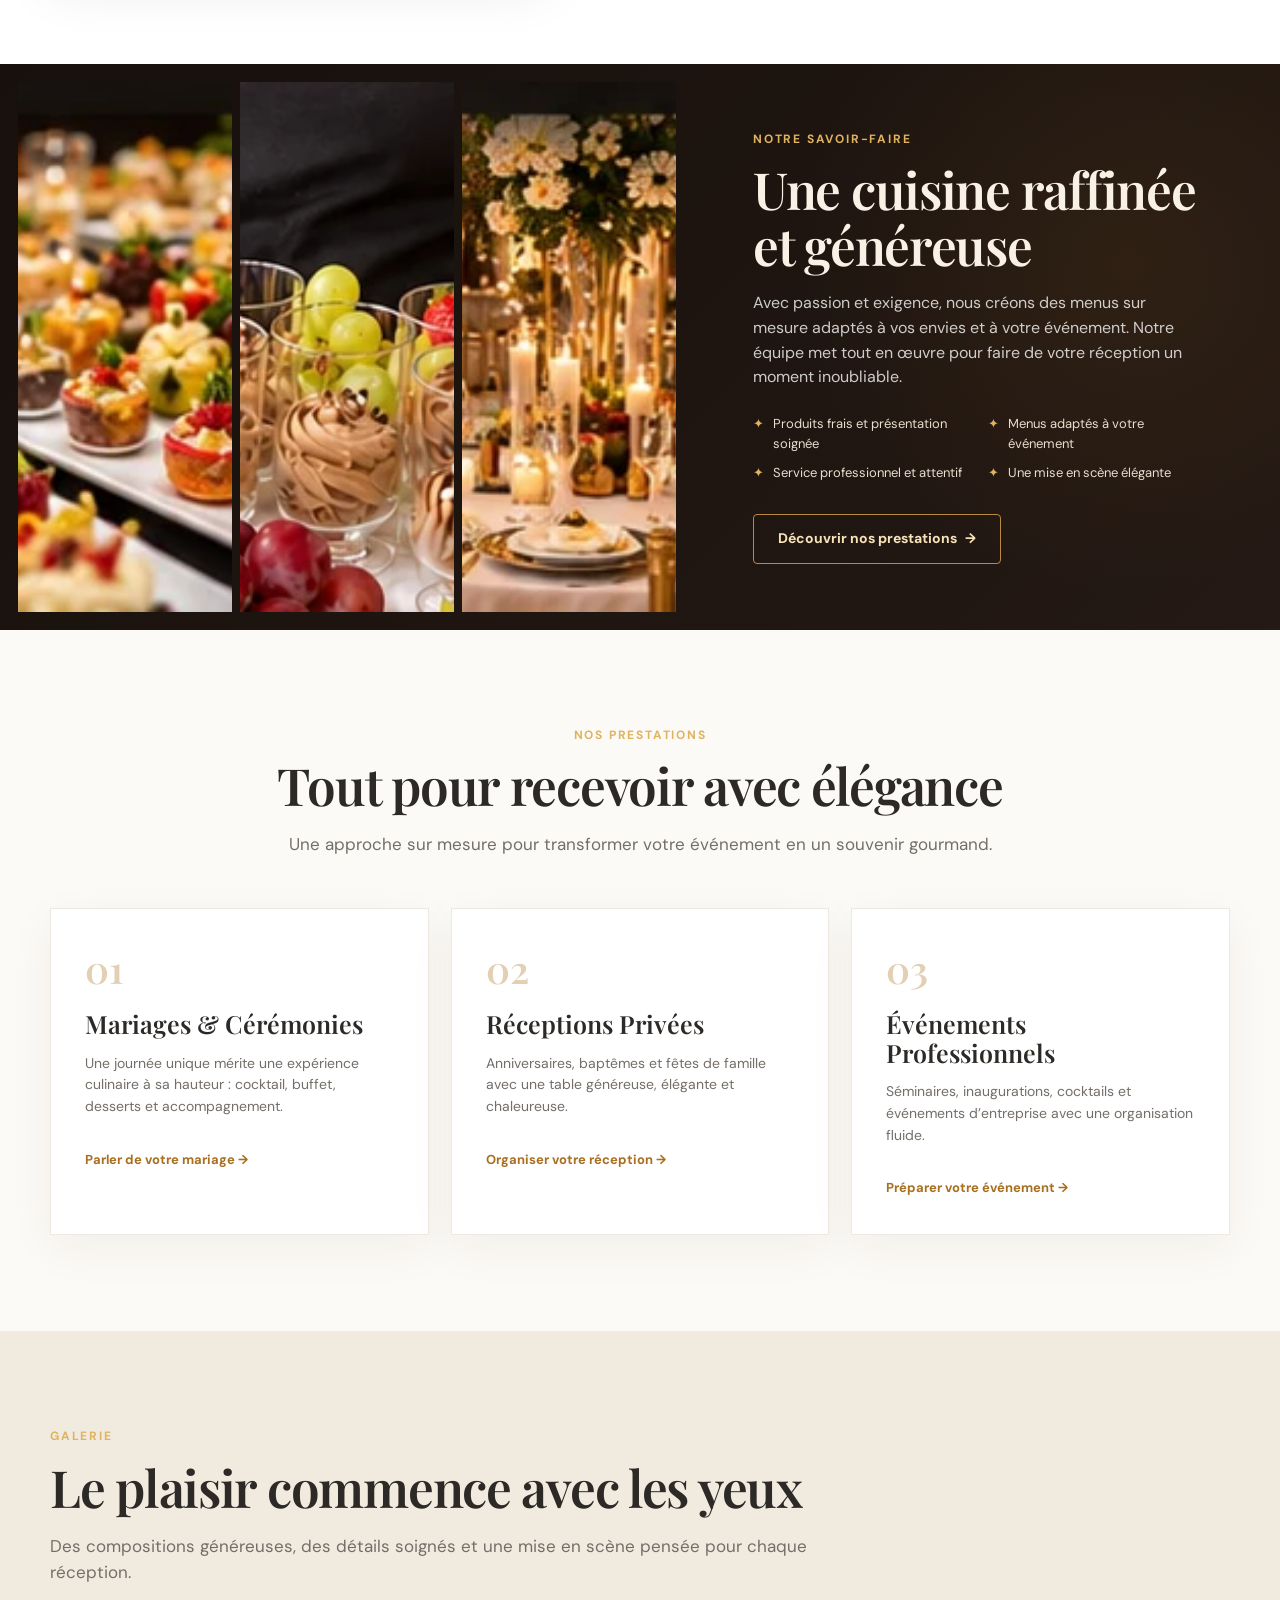
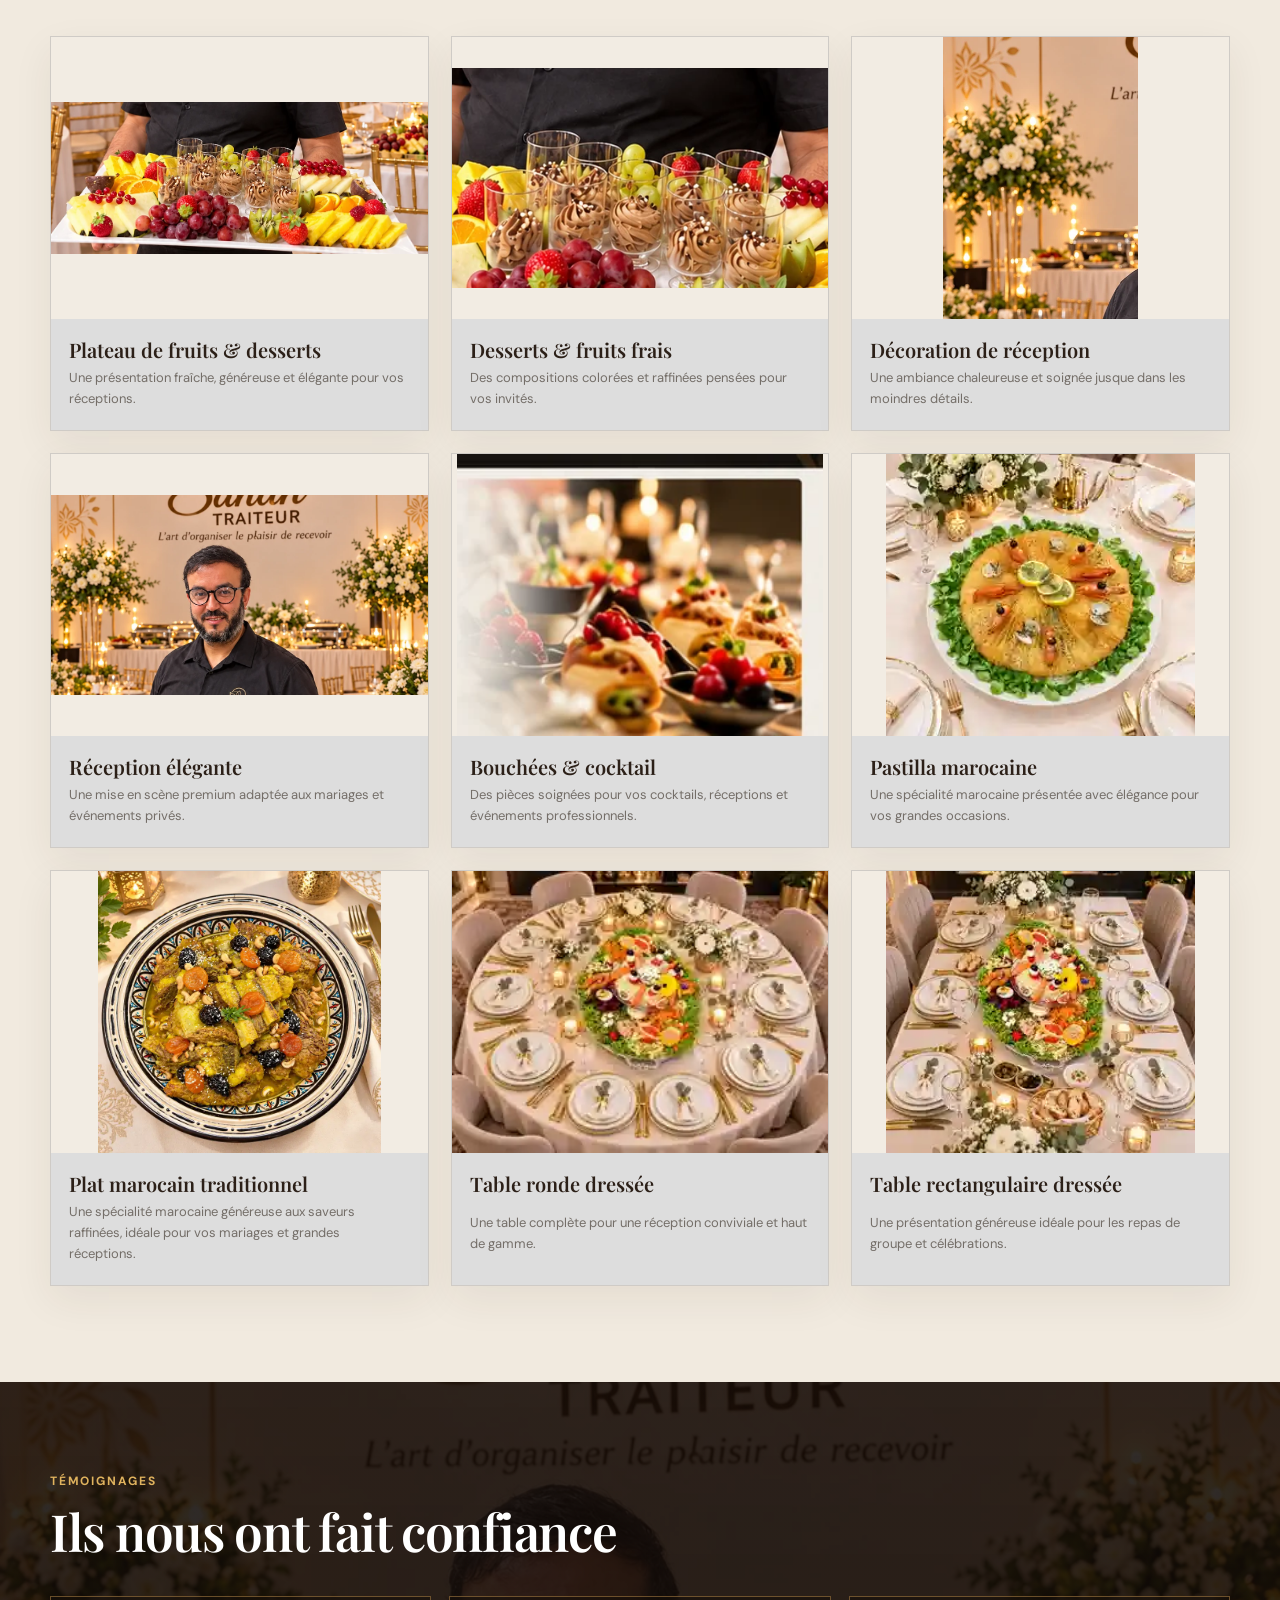
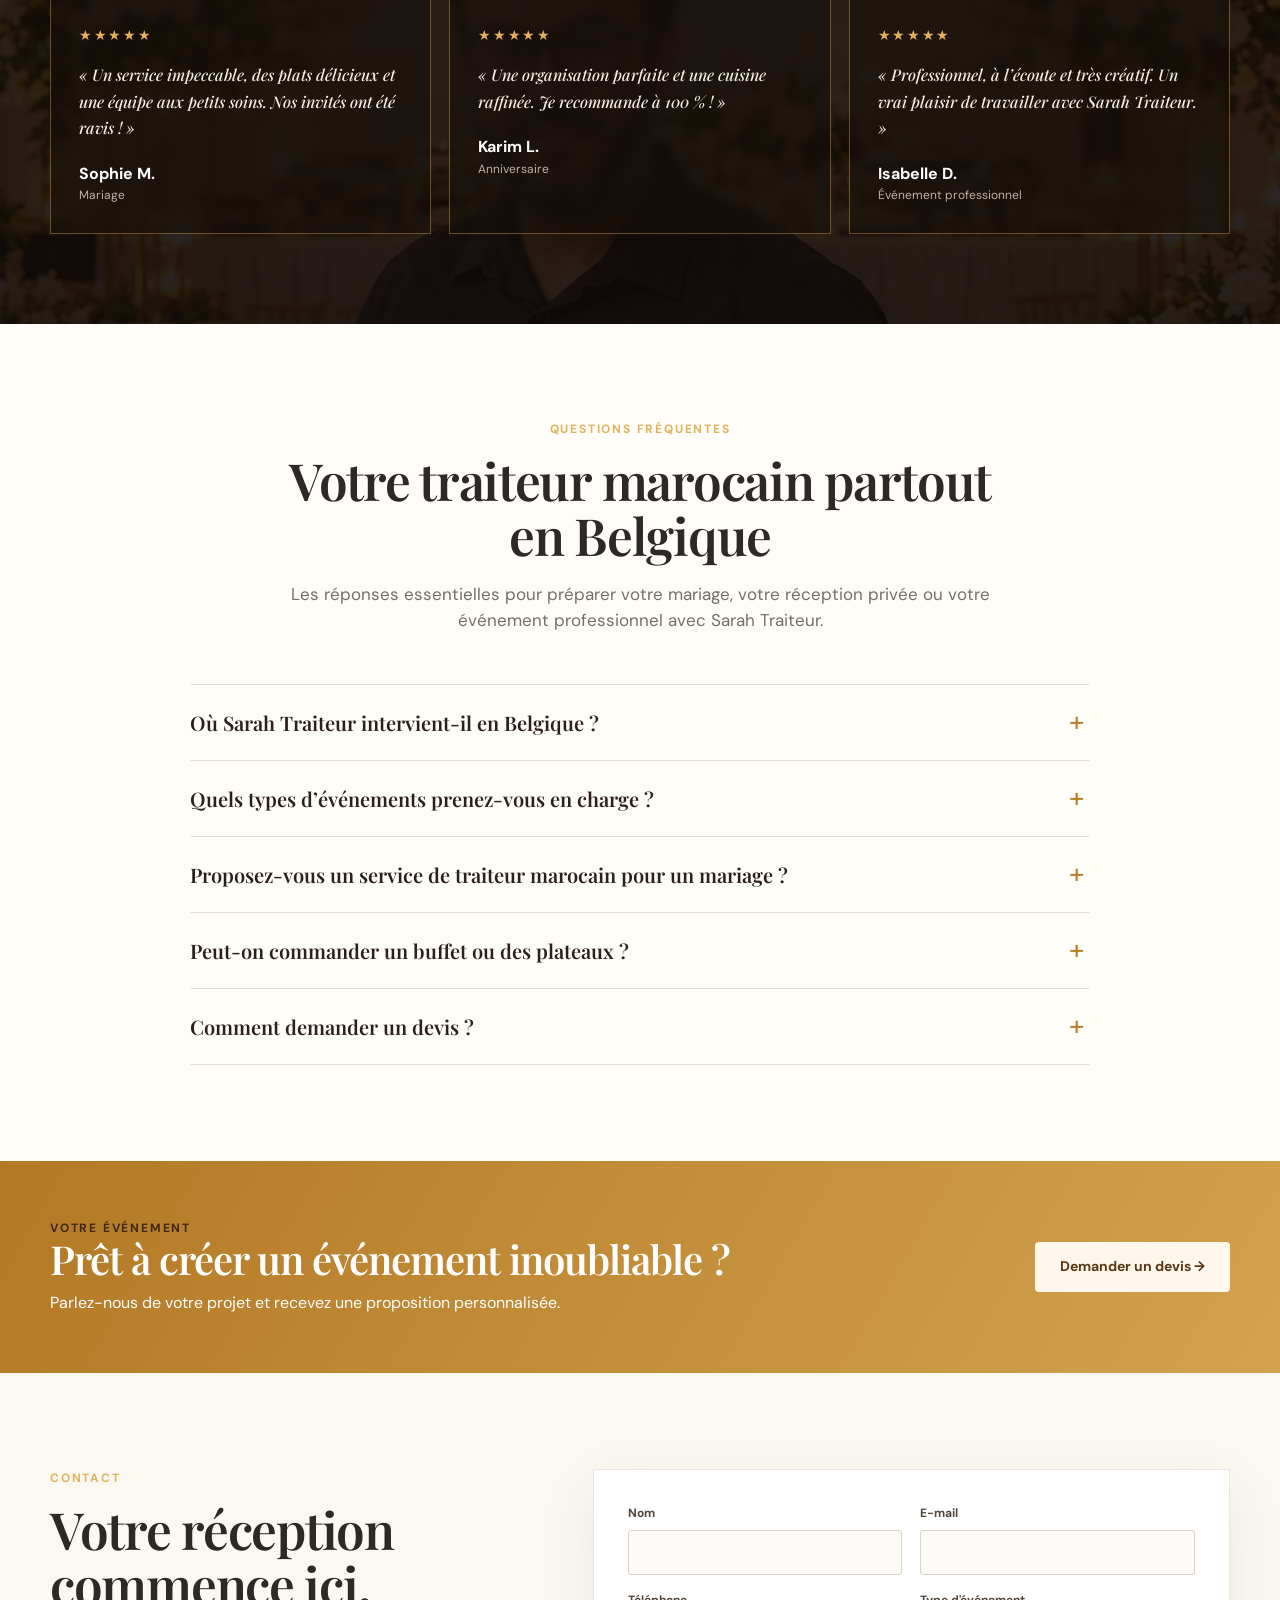
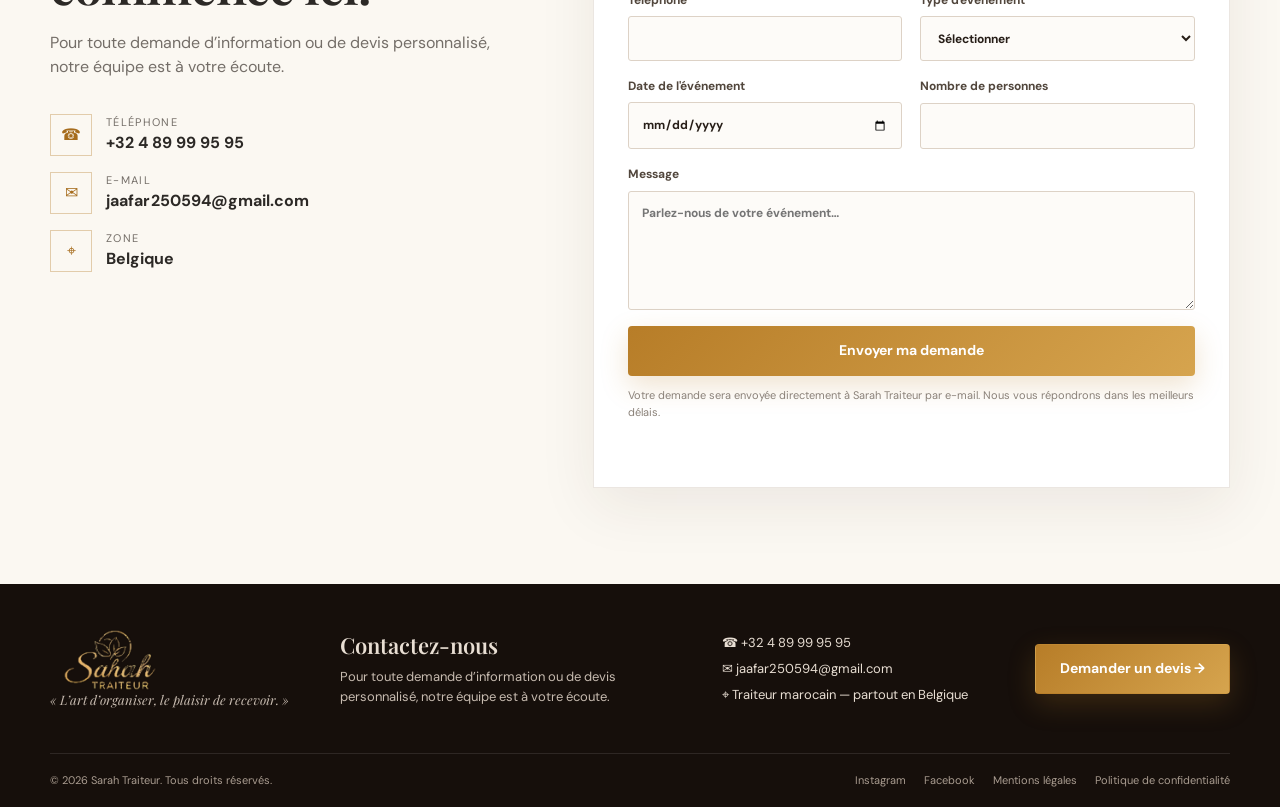
==== commit cde20dfb: "Prepare gallery images for high resolution lightbox versions" ====
--- a/index.html
+++ b/index.html
@@ -267,25 +267,25 @@
 </figure>
 <figure class="gallery-card reveal">
   <button class="gallery-open" type="button" aria-label="Agrandir : Pastilla marocaine">
-    <img alt="Pastilla marocaine raffinée aux fruits de mer Sarah Traiteur" decoding="async" loading="lazy" src="assets/gallery-plat-marocain-1.webp"/>
+    <img alt="Pastilla marocaine raffinée aux fruits de mer Sarah Traiteur" decoding="async" loading="lazy" src="assets/gallery-plat-marocain-1.webp" data-full="assets/gallery-plat-marocain-1-full.webp"/>
   </button>
   <figcaption><strong>Pastilla marocaine</strong><span>Une spécialité marocaine présentée avec élégance pour vos grandes occasions.</span></figcaption>
 </figure>
 <figure class="gallery-card reveal">
   <button class="gallery-open" type="button" aria-label="Agrandir : Plat marocain traditionnel">
-    <img alt="Plat marocain traditionnel aux pruneaux et amandes Sarah Traiteur" decoding="async" loading="lazy" src="assets/gallery-plat-marocain-3.webp"/>
+    <img alt="Plat marocain traditionnel aux pruneaux et amandes Sarah Traiteur" decoding="async" loading="lazy" src="assets/gallery-plat-marocain-3.webp" data-full="assets/gallery-plat-marocain-3-full.webp"/>
   </button>
   <figcaption><strong>Plat marocain traditionnel</strong><span>Une spécialité marocaine généreuse aux saveurs raffinées, idéale pour vos mariages et grandes réceptions.</span></figcaption>
 </figure>
 <figure class="gallery-card reveal">
   <button class="gallery-open" type="button" aria-label="Agrandir : Table ronde dressée">
-    <img alt="Table ronde élégamment dressée avec plateau traiteur Sarah Traiteur" decoding="async" loading="lazy" src="assets/gallery-table-ronde.webp"/>
+    <img alt="Table ronde élégamment dressée avec plateau traiteur Sarah Traiteur" decoding="async" loading="lazy" src="assets/gallery-table-ronde.webp" data-full="assets/gallery-table-ronde-full.webp"/>
   </button>
   <figcaption><strong>Table ronde dressée</strong><span>Une table complète pour une réception conviviale et haut de gamme.</span></figcaption>
 </figure>
 <figure class="gallery-card reveal">
   <button class="gallery-open" type="button" aria-label="Agrandir : Table rectangulaire dressée">
-    <img alt="Table rectangulaire élégamment dressée avec plateau traiteur Sarah Traiteur" decoding="async" loading="lazy" src="assets/gallery-table-rectangulaire.webp"/>
+    <img alt="Table rectangulaire élégamment dressée avec plateau traiteur Sarah Traiteur" decoding="async" loading="lazy" src="assets/gallery-table-rectangulaire.webp" data-full="assets/gallery-table-rectangulaire-full.webp"/>
   </button>
   <figcaption><strong>Table rectangulaire dressée</strong><span>Une présentation généreuse idéale pour les repas de groupe et célébrations.</span></figcaption>
 </figure>
--- a/styles.css
+++ b/styles.css
@@ -176,3 +176,96 @@
   .quote-form{padding:20px 15px}
   .footer-bottom{gap:14px}
 }
+
+
+/* Galerie — ajustement visuel + lightbox haute qualité */
+#galerie .gallery-grid{
+  align-items:stretch;
+}
+#galerie .gallery-card{
+  display:flex;
+  flex-direction:column;
+  min-width:0;
+}
+#galerie .gallery-open{
+  position:relative;
+  display:flex;
+  align-items:center;
+  justify-content:center;
+  width:100%;
+  aspect-ratio:4/3;
+  overflow:hidden;
+  background:#f2ece3;
+}
+#galerie .gallery-open::after{
+  content:"↗";
+  position:absolute;
+  right:12px;
+  bottom:12px;
+  width:34px;
+  height:34px;
+  display:grid;
+  place-items:center;
+  border-radius:50%;
+  background:rgba(24,16,11,.72);
+  color:#fff;
+  font-size:16px;
+  opacity:0;
+  transform:translateY(4px);
+  transition:.22s ease;
+  pointer-events:none;
+}
+#galerie .gallery-card:hover .gallery-open::after{
+  opacity:1;
+  transform:translateY(0);
+}
+#galerie .gallery-open img{
+  width:100%;
+  height:100%;
+  max-width:100%;
+  object-fit:contain !important;
+  object-position:center;
+  background:#f2ece3;
+  image-rendering:auto;
+}
+#galerie .gallery-card figcaption{
+  flex:1;
+}
+.sarah-lightbox{
+  padding:78px 72px 78px;
+}
+.sarah-lightbox img{
+  display:block;
+  width:auto !important;
+  height:auto !important;
+  max-width:min(92vw,1400px) !important;
+  max-height:calc(100vh - 170px) !important;
+  object-fit:contain !important;
+  image-rendering:auto;
+  background:#111;
+}
+.lightbox-caption{
+  bottom:20px;
+  max-width:900px;
+}
+@media (max-width:820px){
+  #galerie .gallery-open{aspect-ratio:4/3}
+  .sarah-lightbox{padding:64px 12px 76px}
+  .sarah-lightbox img{
+    max-width:calc(100vw - 24px) !important;
+    max-height:calc(100vh - 150px) !important;
+  }
+}
+@media (max-width:560px){
+  #galerie .gallery-open{
+    aspect-ratio:auto;
+    min-height:0;
+  }
+  #galerie .gallery-open img{
+    width:100%;
+    height:auto;
+    max-height:none;
+    object-fit:contain !important;
+  }
+  #galerie .gallery-open::after{opacity:1}
+}
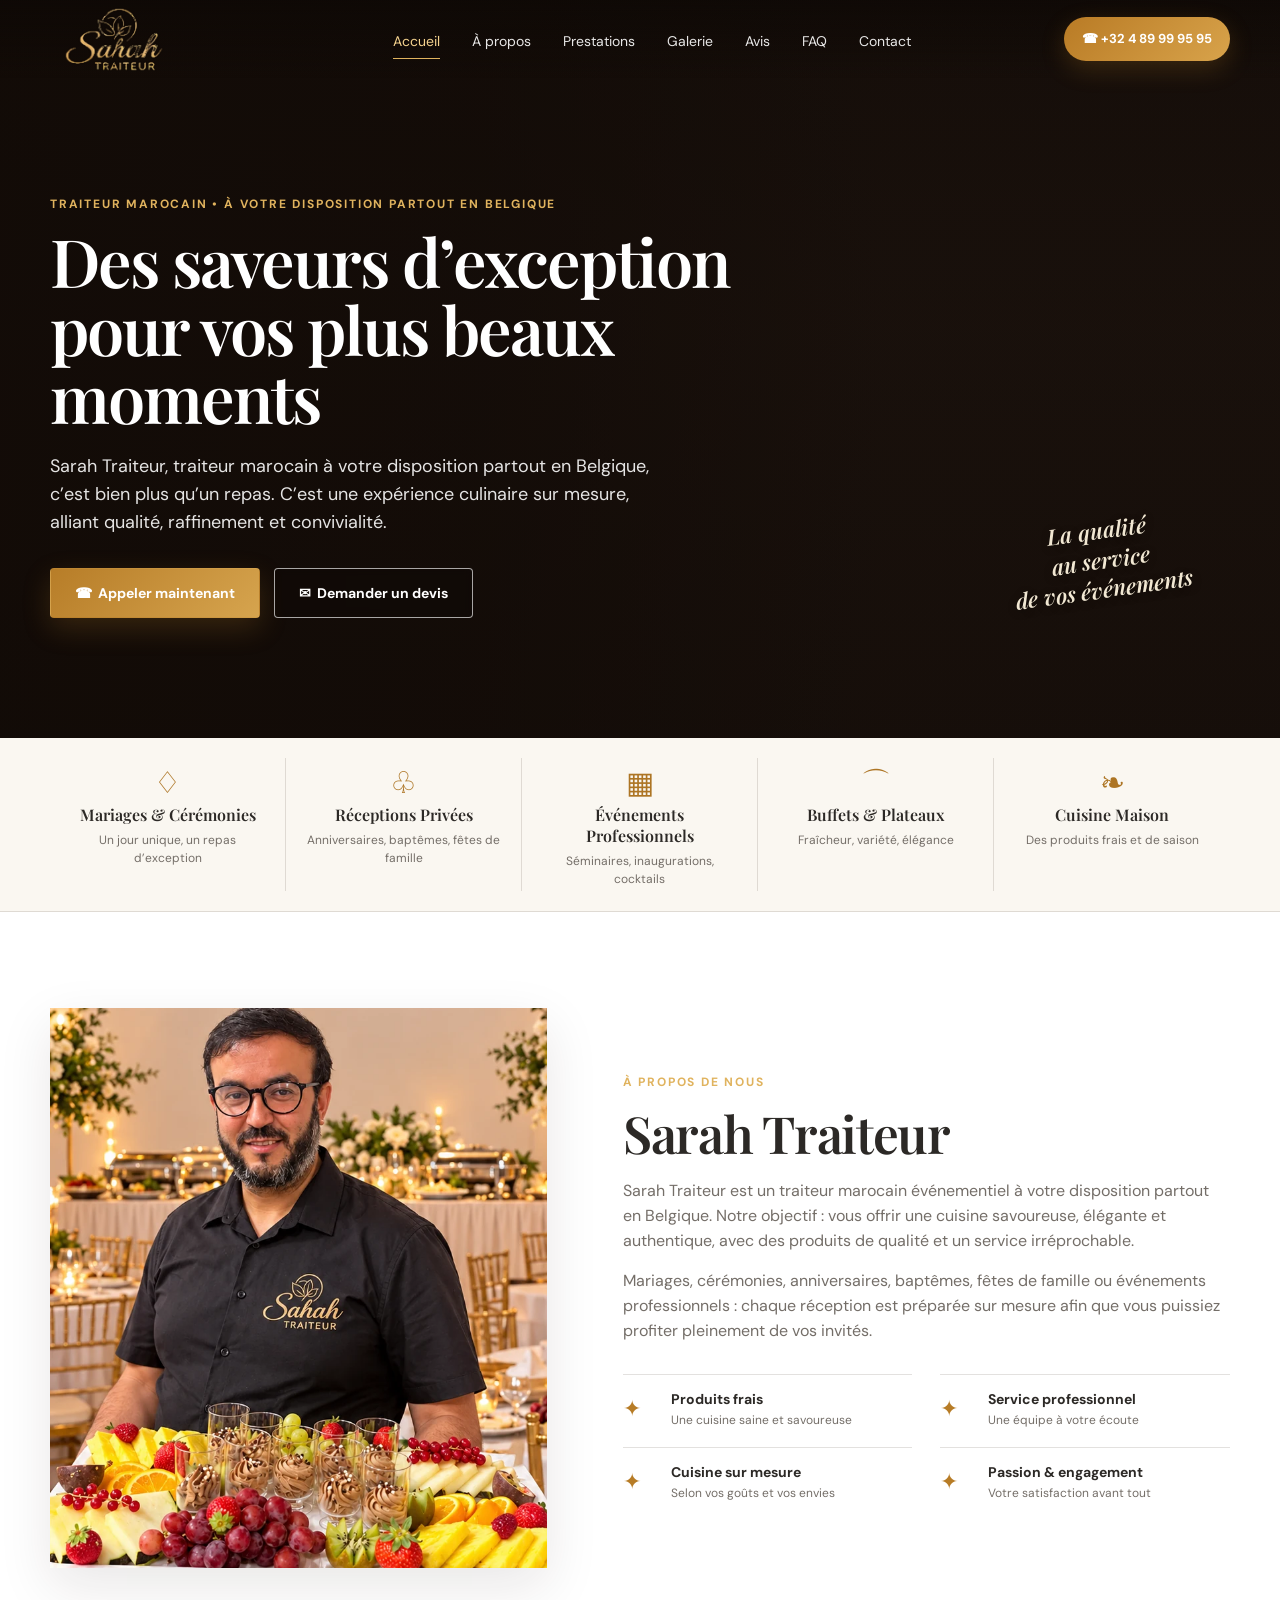
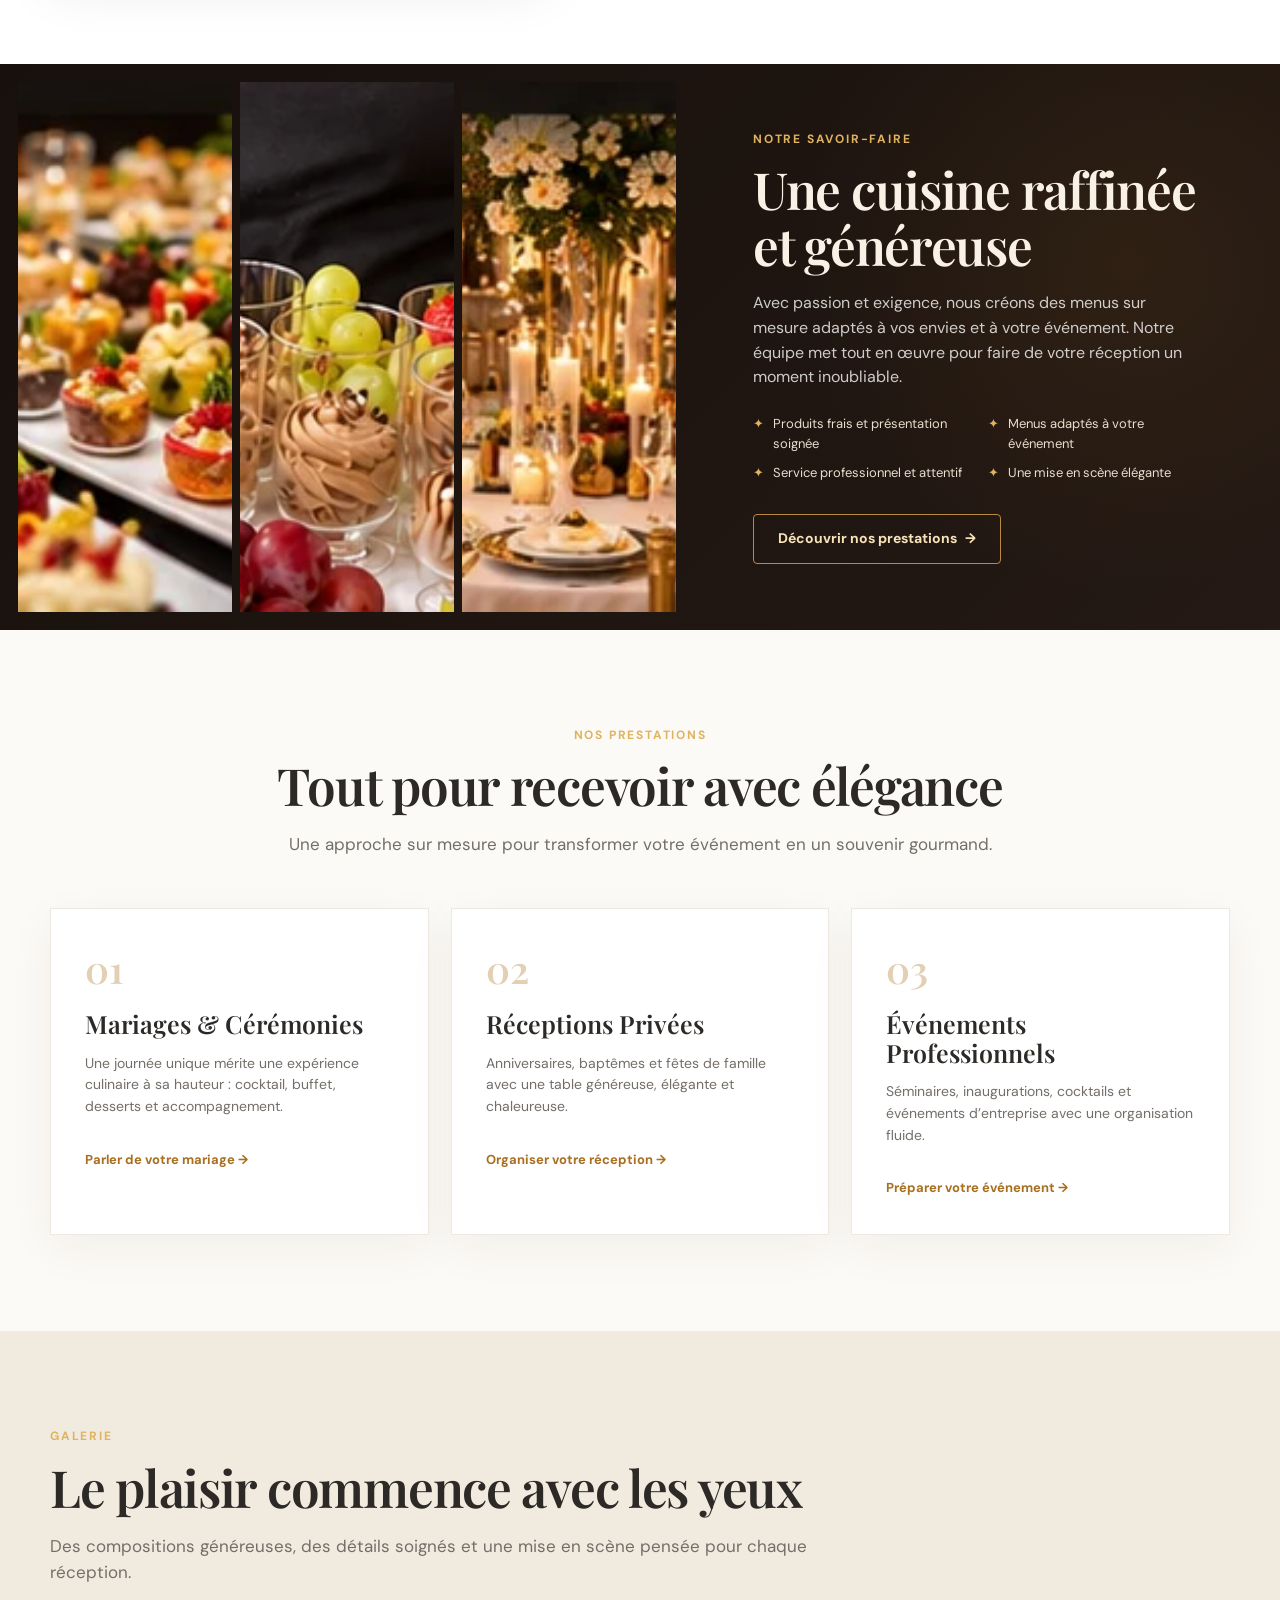
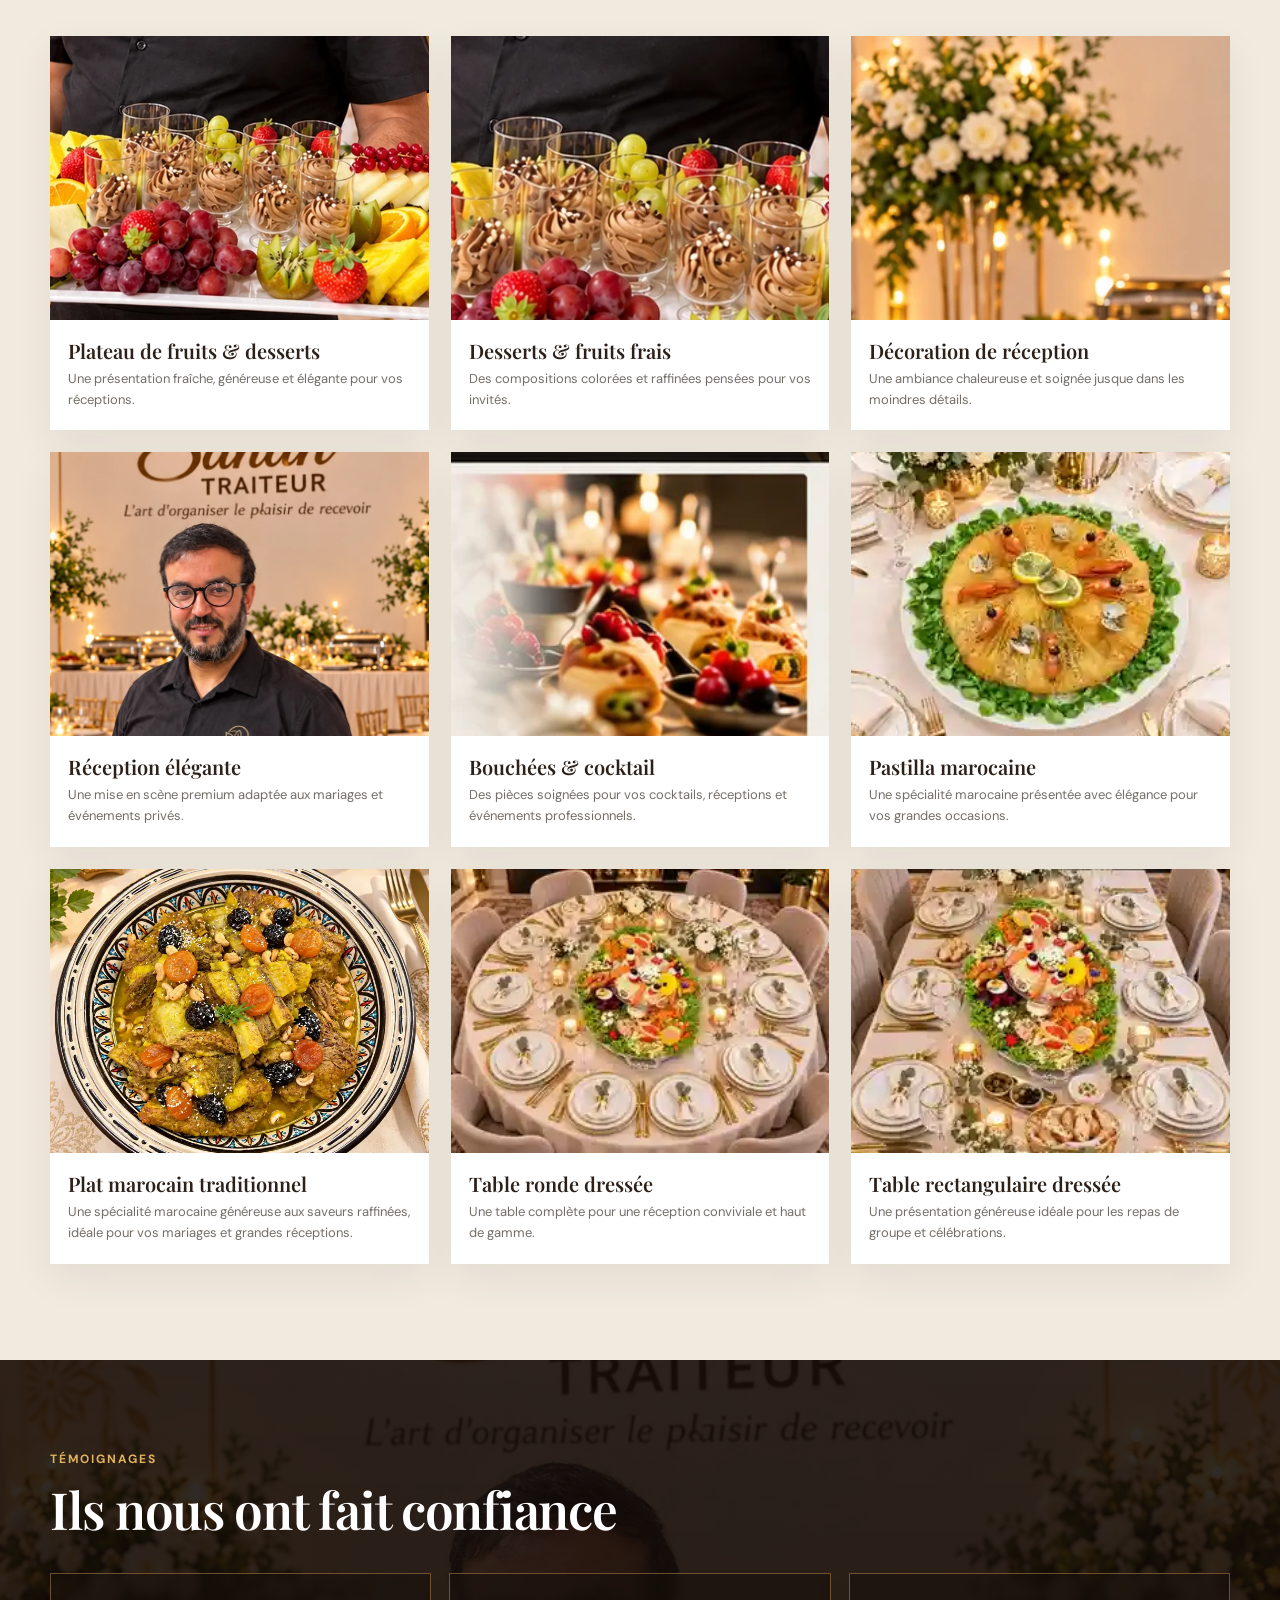
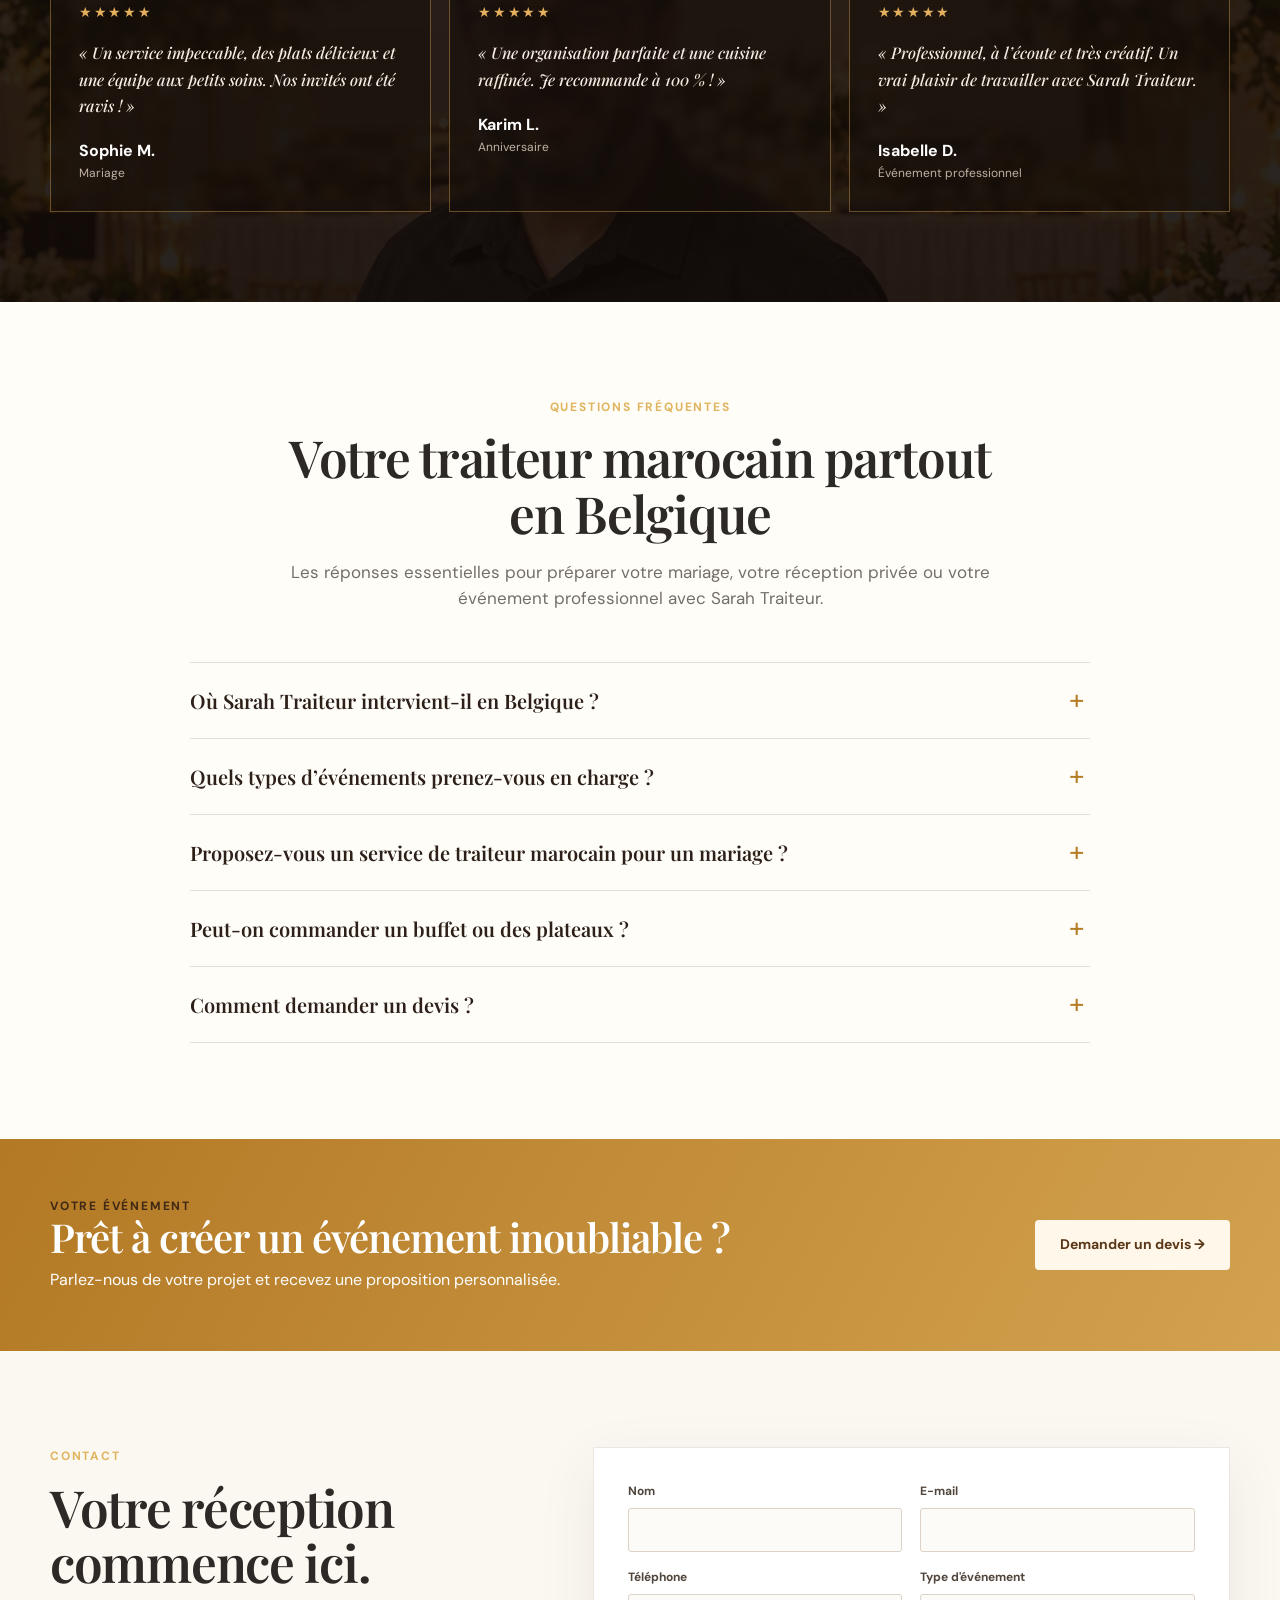
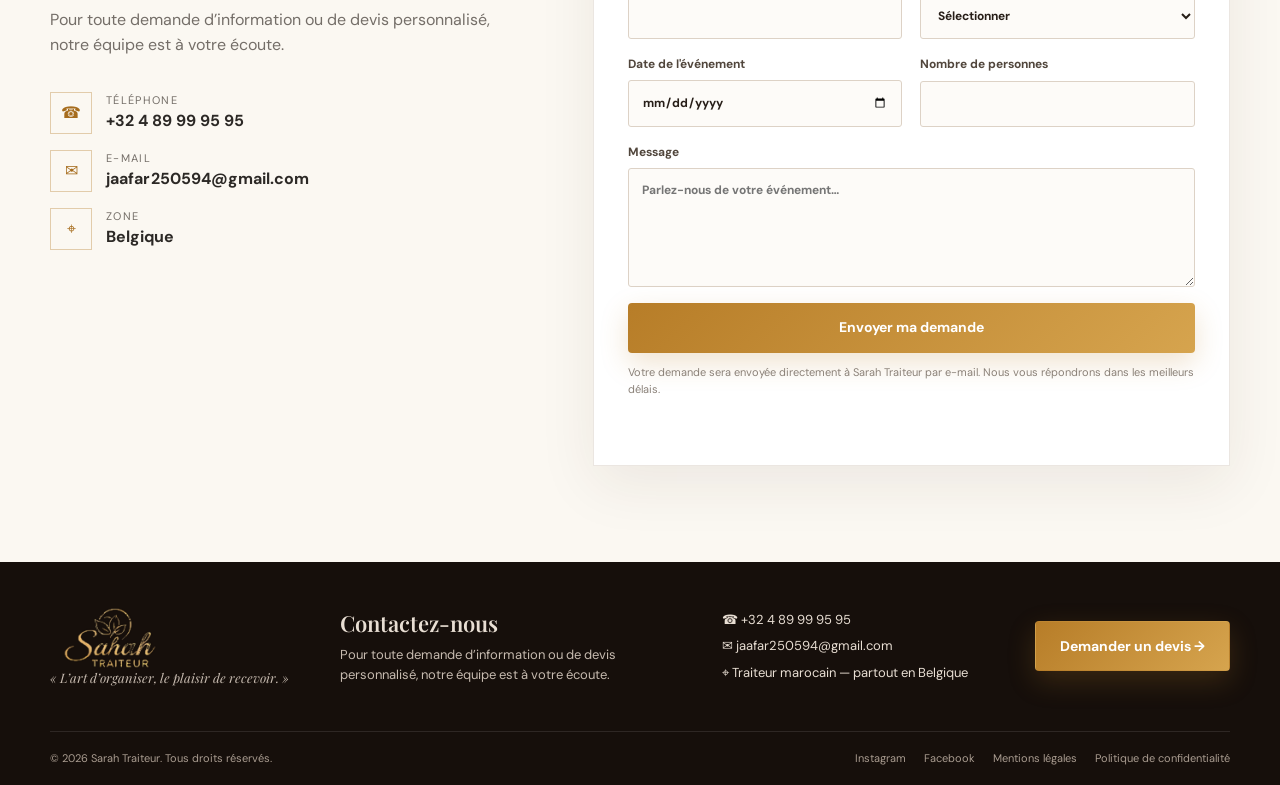
==== commit 184481e4: "Force latest corrected hero image across devices" ====
--- a/index.html
+++ b/index.html
@@ -157,9 +157,9 @@
 
 <section aria-label="Sarah Traiteur" class="hero" id="accueil">
 <picture aria-hidden="true" class="hero-picture">
-<source media="(max-width: 560px)" srcset="assets/hero-480.webp"/>
-<source media="(max-width: 900px)" srcset="assets/hero-768.webp"/>
-<img alt="" fetchpriority="high" height="1600" src="assets/hero-1200.webp" width="1200"/>
+<source media="(max-width: 560px)" srcset="assets/hero-480.webp?v=20261004-2"/>
+<source media="(max-width: 900px)" srcset="assets/hero-768.webp?v=20261004-2"/>
+<img alt="" fetchpriority="high" height="1600" src="assets/hero-1200.webp?v=20261004-2" width="1200"/>
 </picture>
 <div class="hero-overlay"></div>
 <div class="container hero-content reveal">
--- a/styles.css
+++ b/styles.css
@@ -269,3 +269,48 @@
   }
   #galerie .gallery-open::after{opacity:1}
 }
+
+
+/* Correction galerie : aucune bande blanche sur les vignettes */
+#galerie .gallery-card{
+  background:#1a120e;
+  border:none;
+}
+#galerie .gallery-open{
+  background:#1a120e !important;
+  aspect-ratio:4/3;
+}
+#galerie .gallery-open img{
+  width:100% !important;
+  height:100% !important;
+  object-fit:cover !important;
+  object-position:center center;
+  background:transparent !important;
+  display:block;
+}
+#galerie .gallery-card figcaption{
+  background:#fff;
+}
+@media (max-width:560px){
+  #galerie .gallery-open{
+    aspect-ratio:4/3;
+  }
+  #galerie .gallery-open img{
+    width:100% !important;
+    height:100% !important;
+    object-fit:cover !important;
+  }
+}
+
+/* En grand : afficher la photo entière sans recadrage */
+.sarah-lightbox{
+  background:rgba(8,6,5,.97);
+}
+.sarah-lightbox img{
+  object-fit:contain !important;
+  width:auto !important;
+  height:auto !important;
+  max-width:94vw !important;
+  max-height:88vh !important;
+  background:transparent !important;
+}
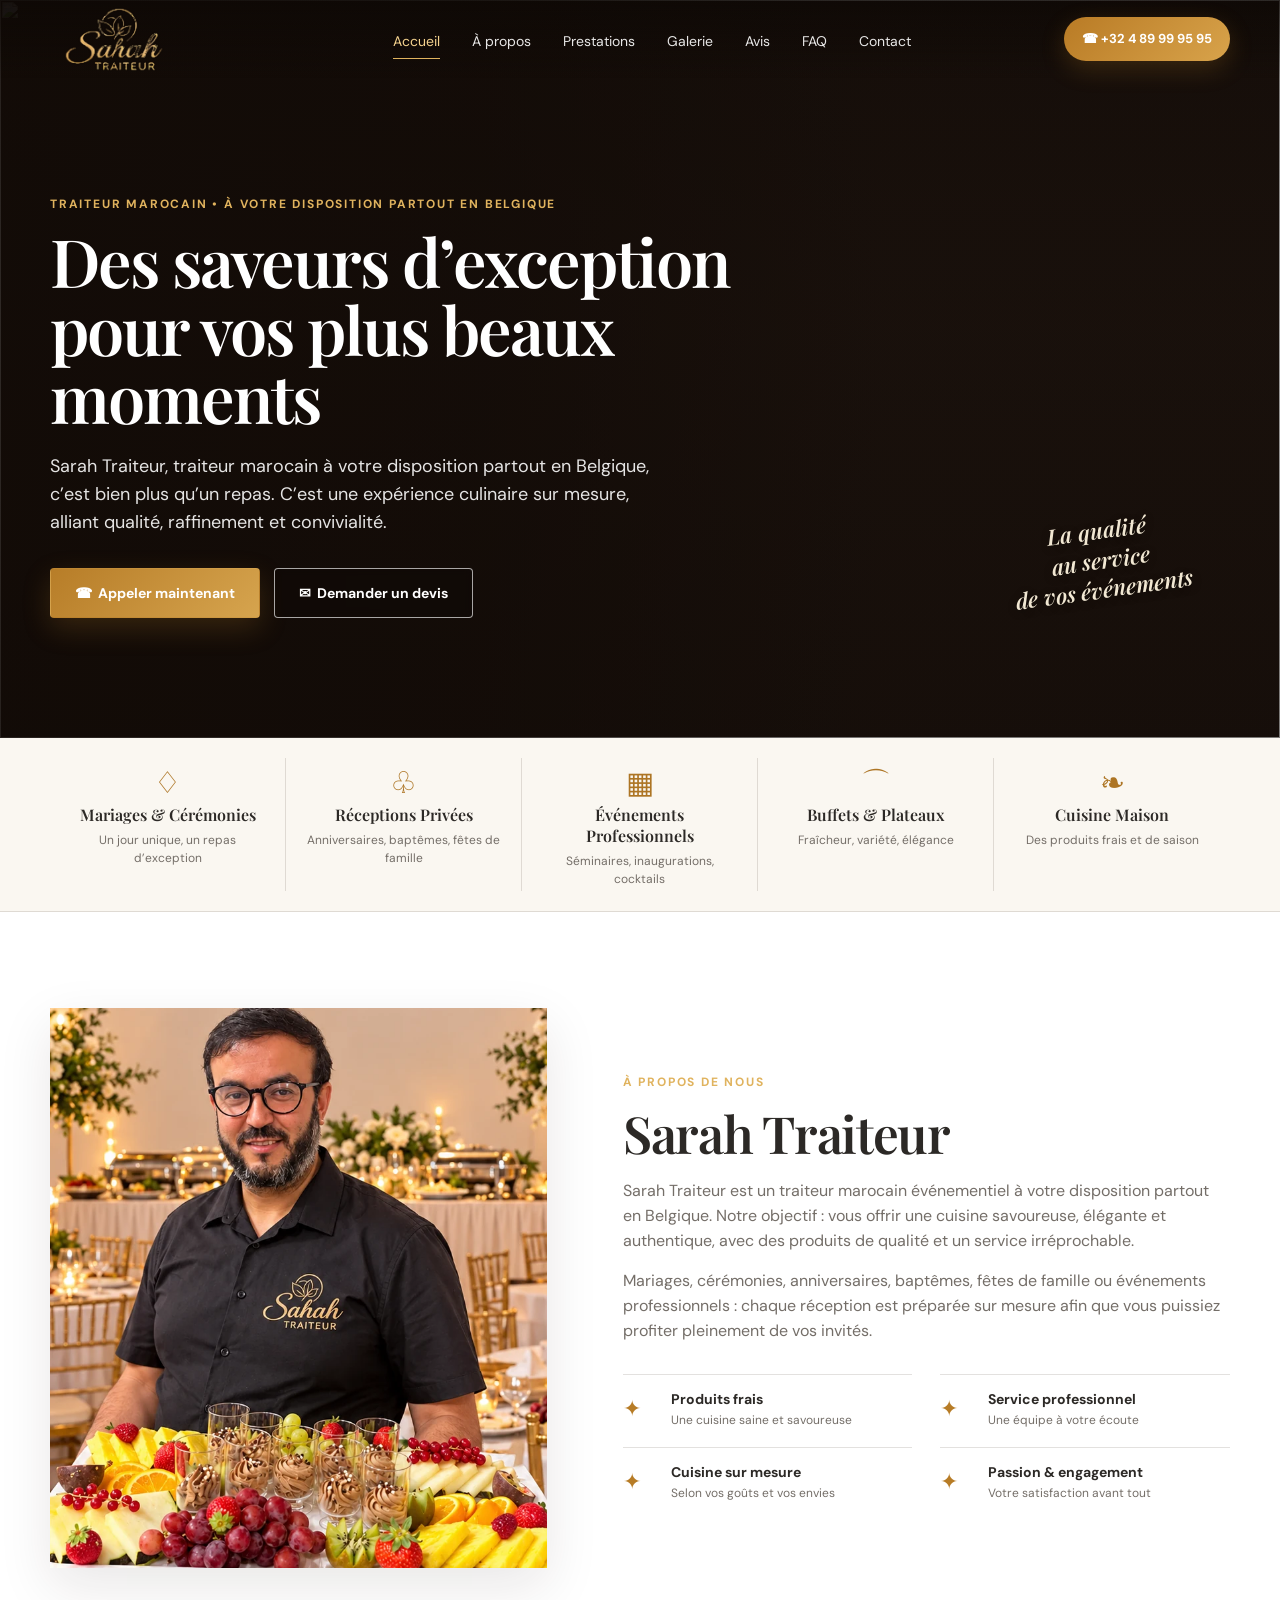
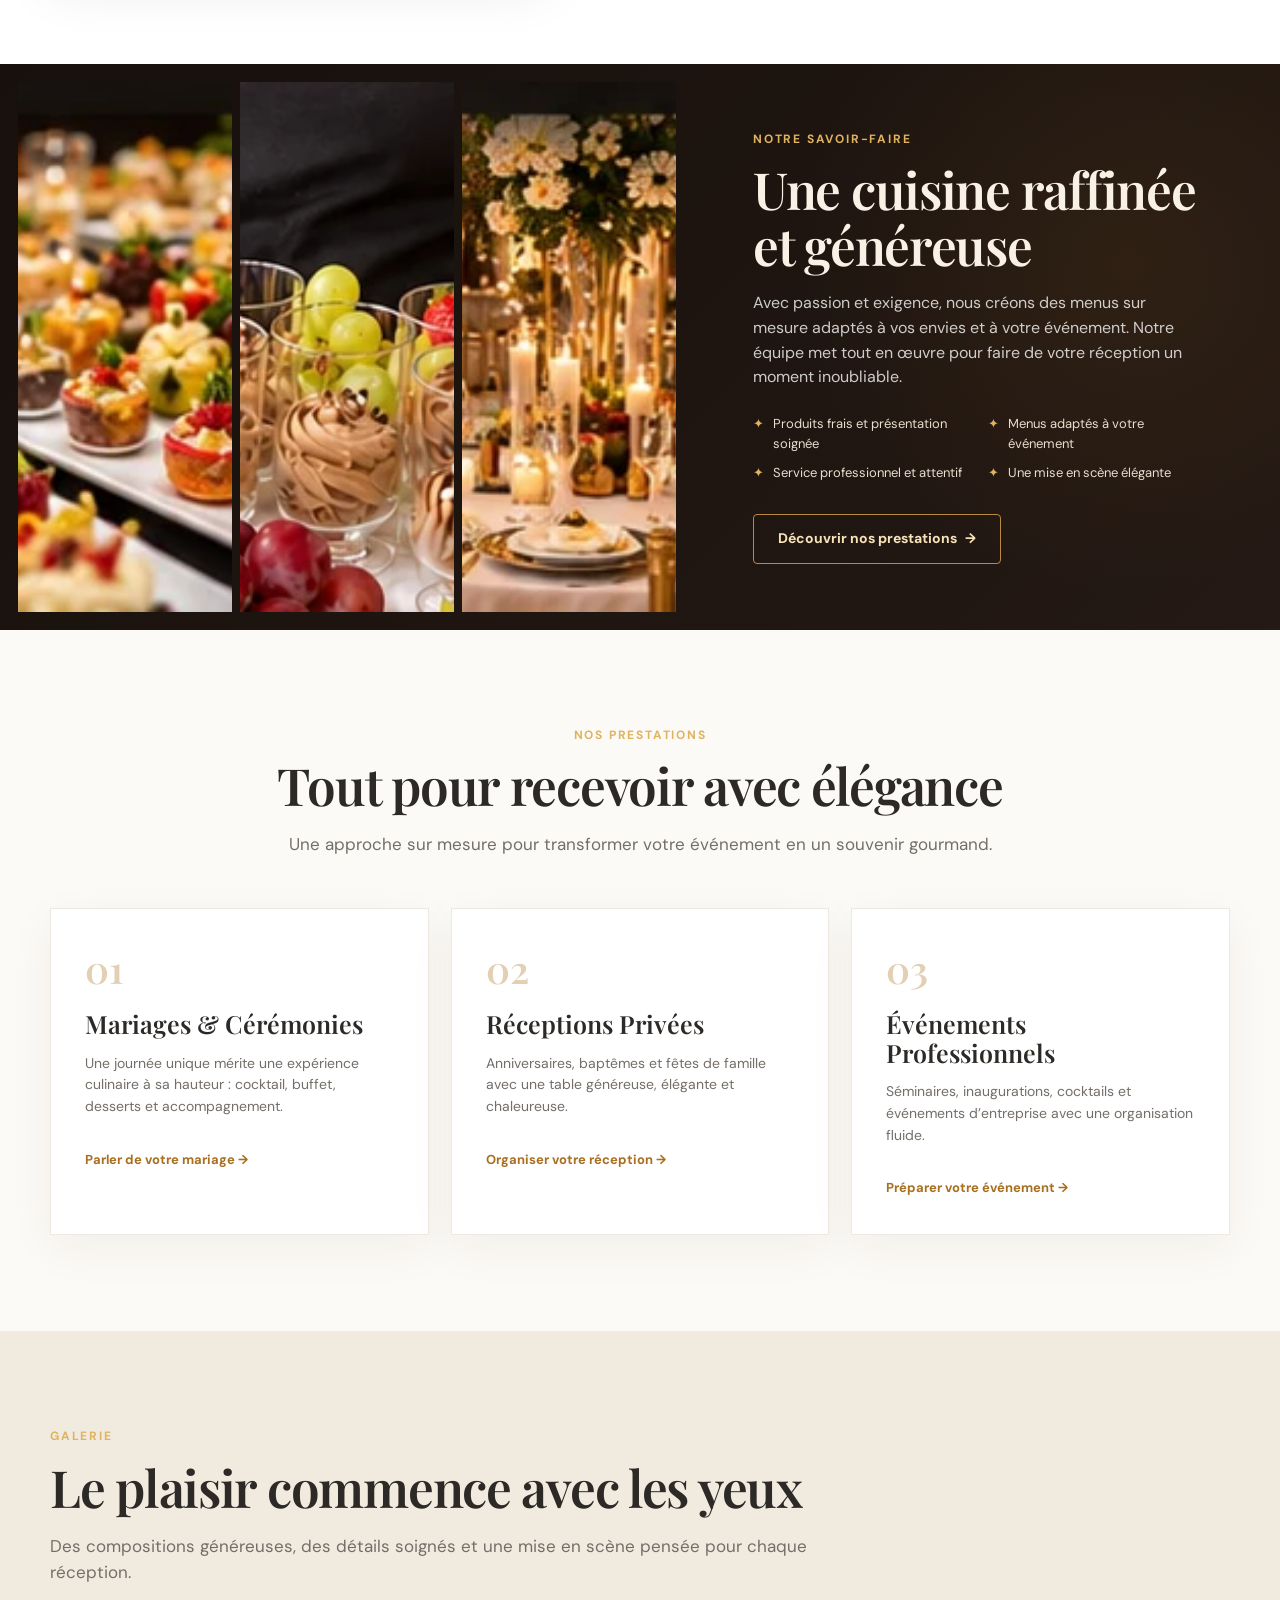
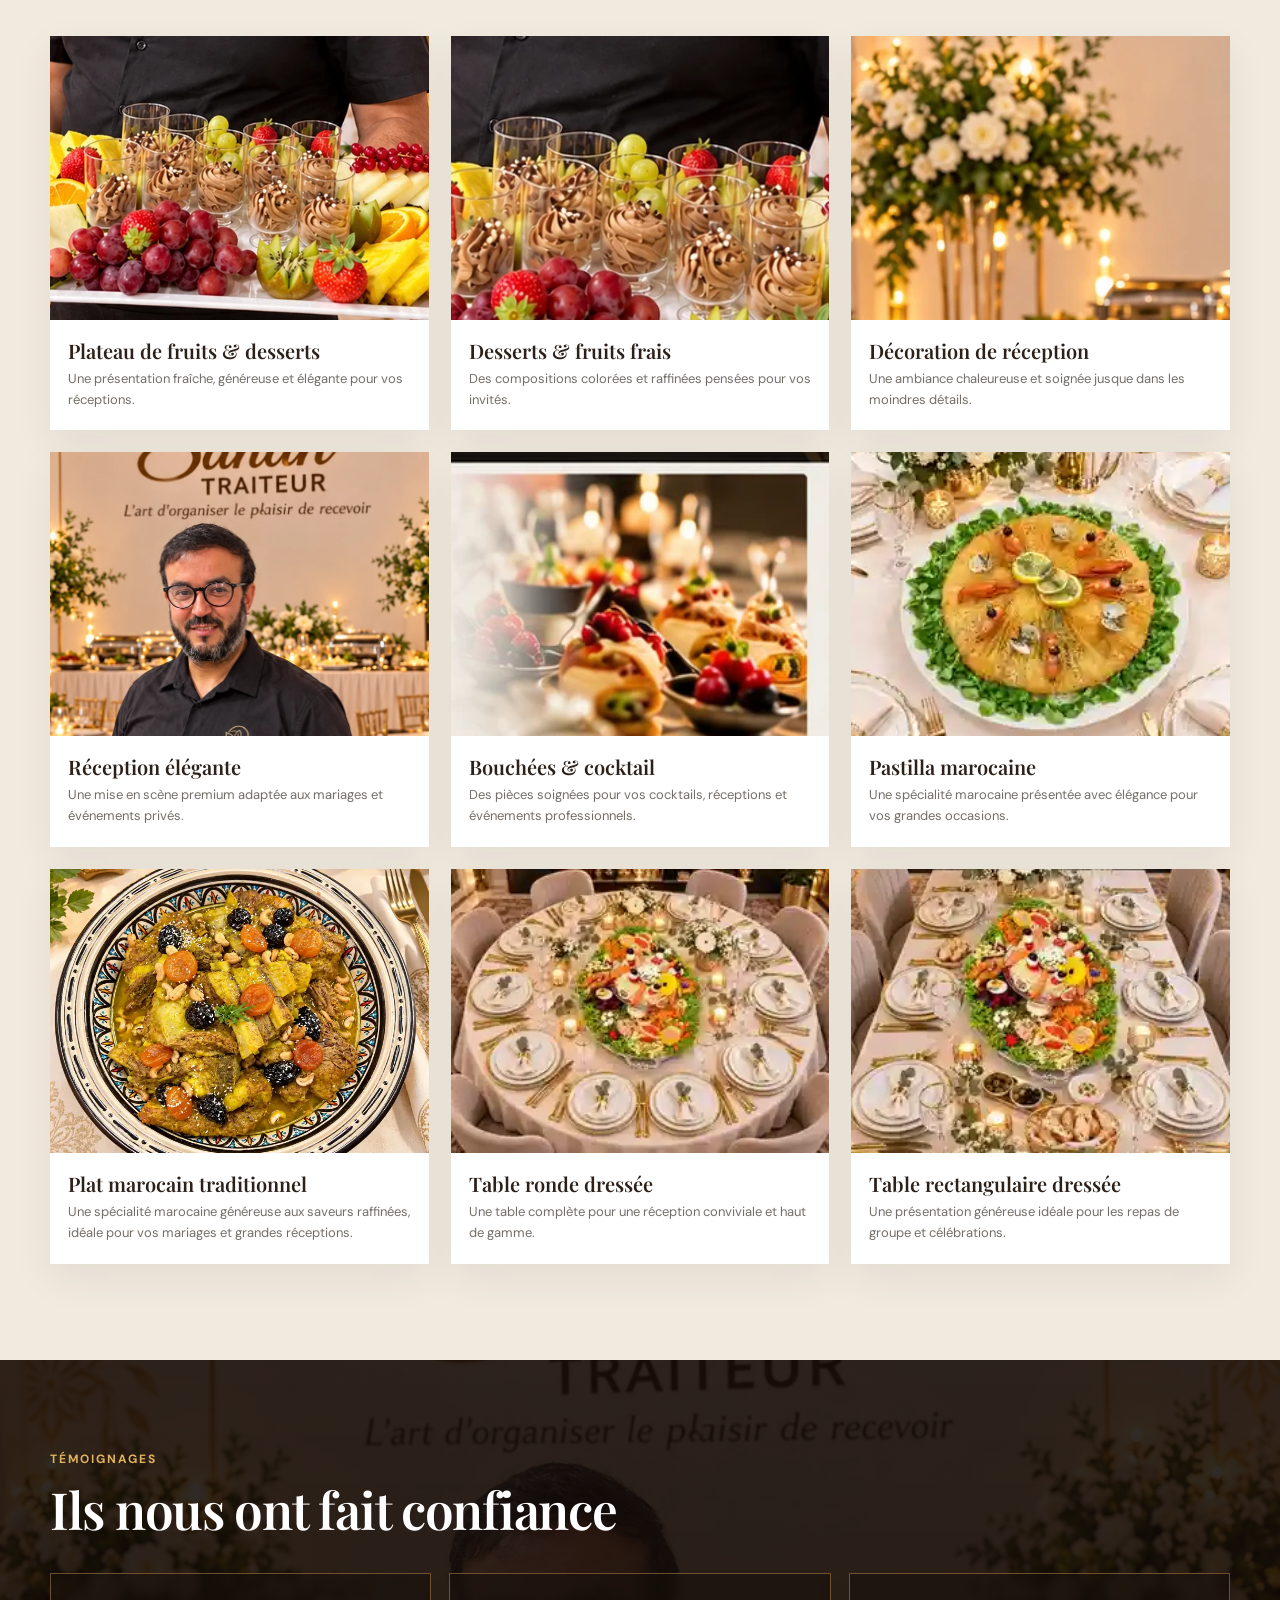
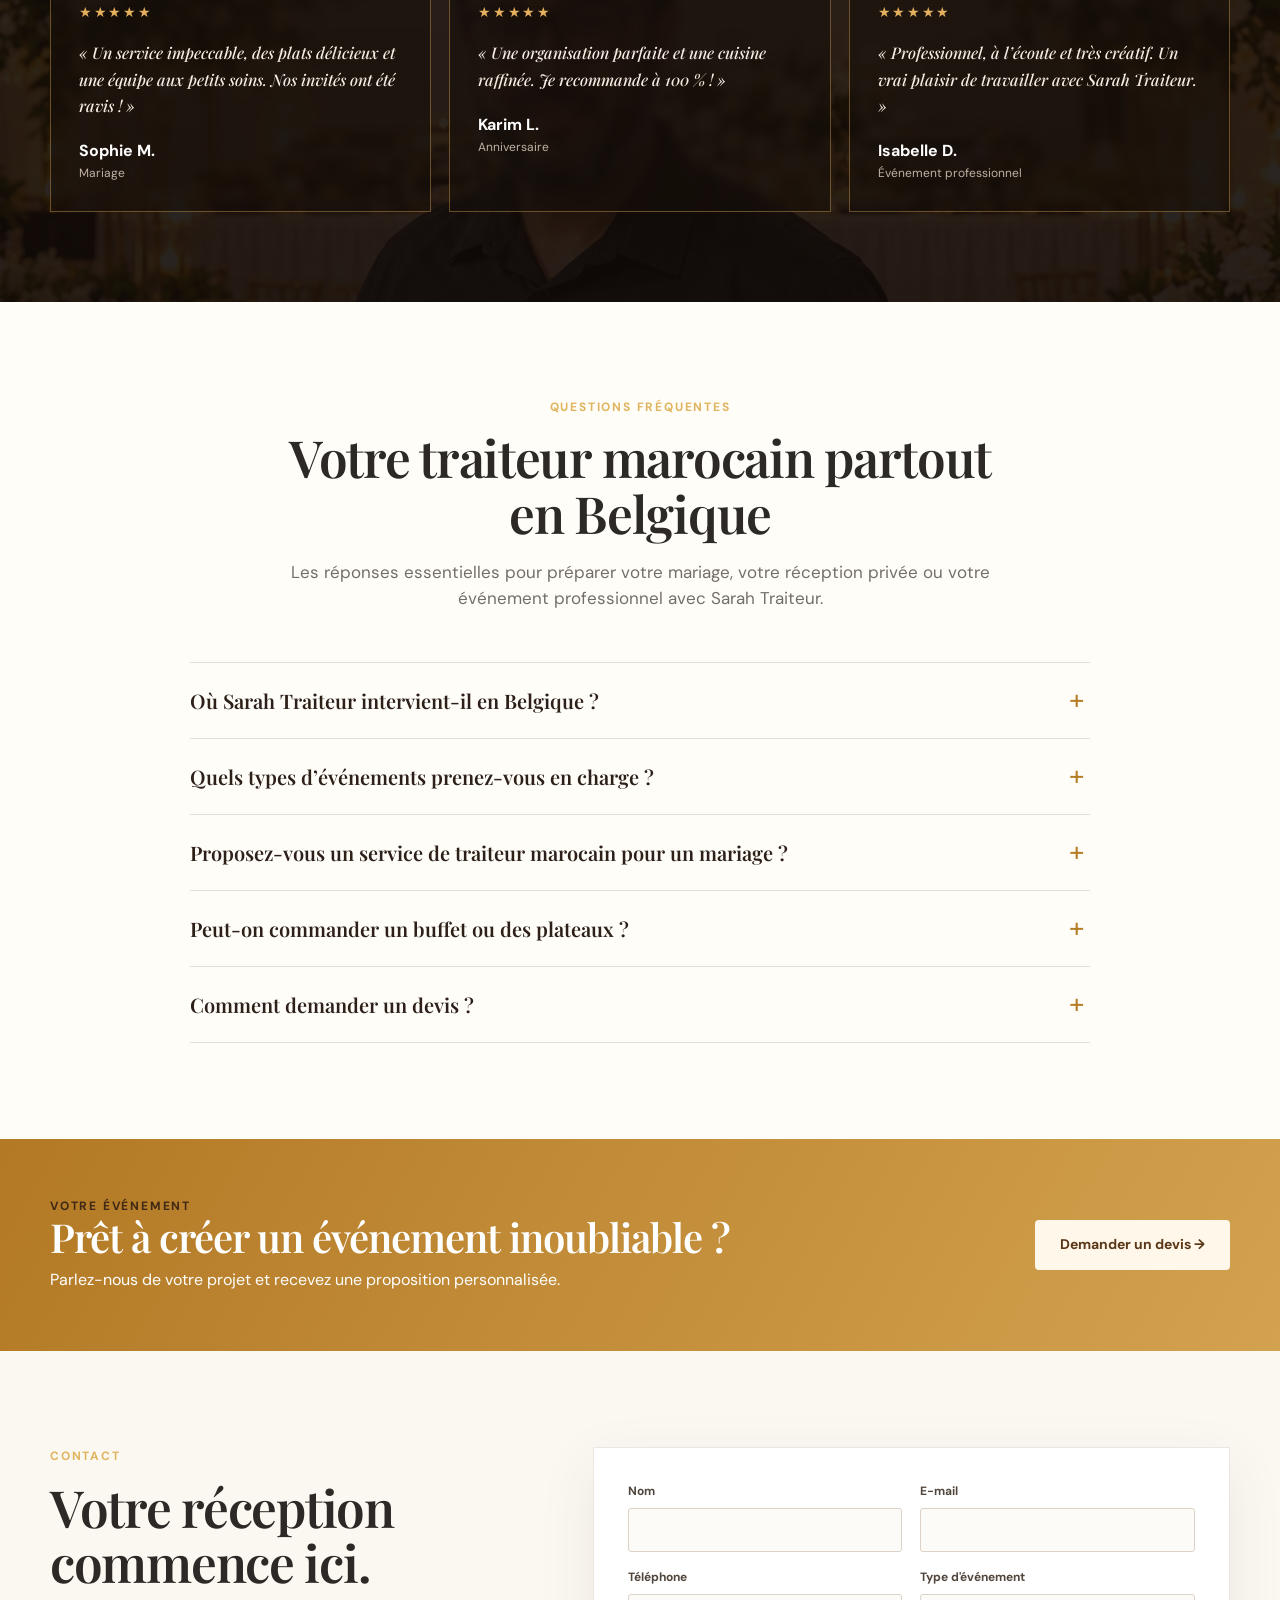
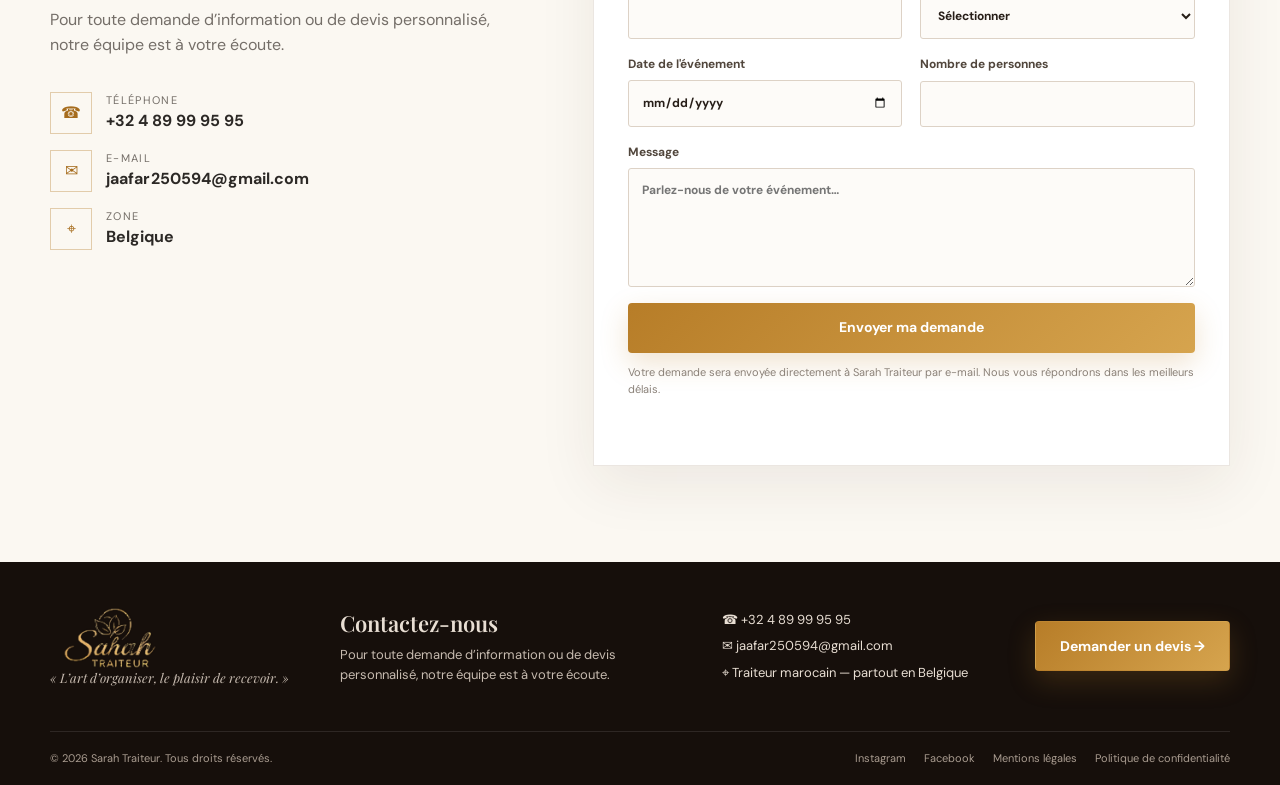
==== commit 9bb54cc0: "Point hero to verified corrected Sarah Traiteur image" ====
--- a/index.html
+++ b/index.html
@@ -157,9 +157,9 @@
 
 <section aria-label="Sarah Traiteur" class="hero" id="accueil">
 <picture aria-hidden="true" class="hero-picture">
-<source media="(max-width: 560px)" srcset="assets/hero-480.webp?v=20261004-2"/>
-<source media="(max-width: 900px)" srcset="assets/hero-768.webp?v=20261004-2"/>
-<img alt="" fetchpriority="high" height="1600" src="assets/hero-1200.webp?v=20261004-2" width="1200"/>
+<source media="(max-width: 560px)" srcset="https://d2ol7oe51mr4n9.cloudfront.net/user_3JMBRmB3LAZ820TmVqA16eZyS1c/762c4c9d-a7cd-4b74-8e82-ba509b6e12e2.png?v=20261004-1905"/>
+<source media="(max-width: 900px)" srcset="https://d2ol7oe51mr4n9.cloudfront.net/user_3JMBRmB3LAZ820TmVqA16eZyS1c/762c4c9d-a7cd-4b74-8e82-ba509b6e12e2.png?v=20261004-1905"/>
+<img alt="" fetchpriority="high" height="1600" src="https://d2ol7oe51mr4n9.cloudfront.net/user_3JMBRmB3LAZ820TmVqA16eZyS1c/762c4c9d-a7cd-4b74-8e82-ba509b6e12e2.png?v=20261004-1905" width="1200"/>
 </picture>
 <div class="hero-overlay"></div>
 <div class="container hero-content reveal">
